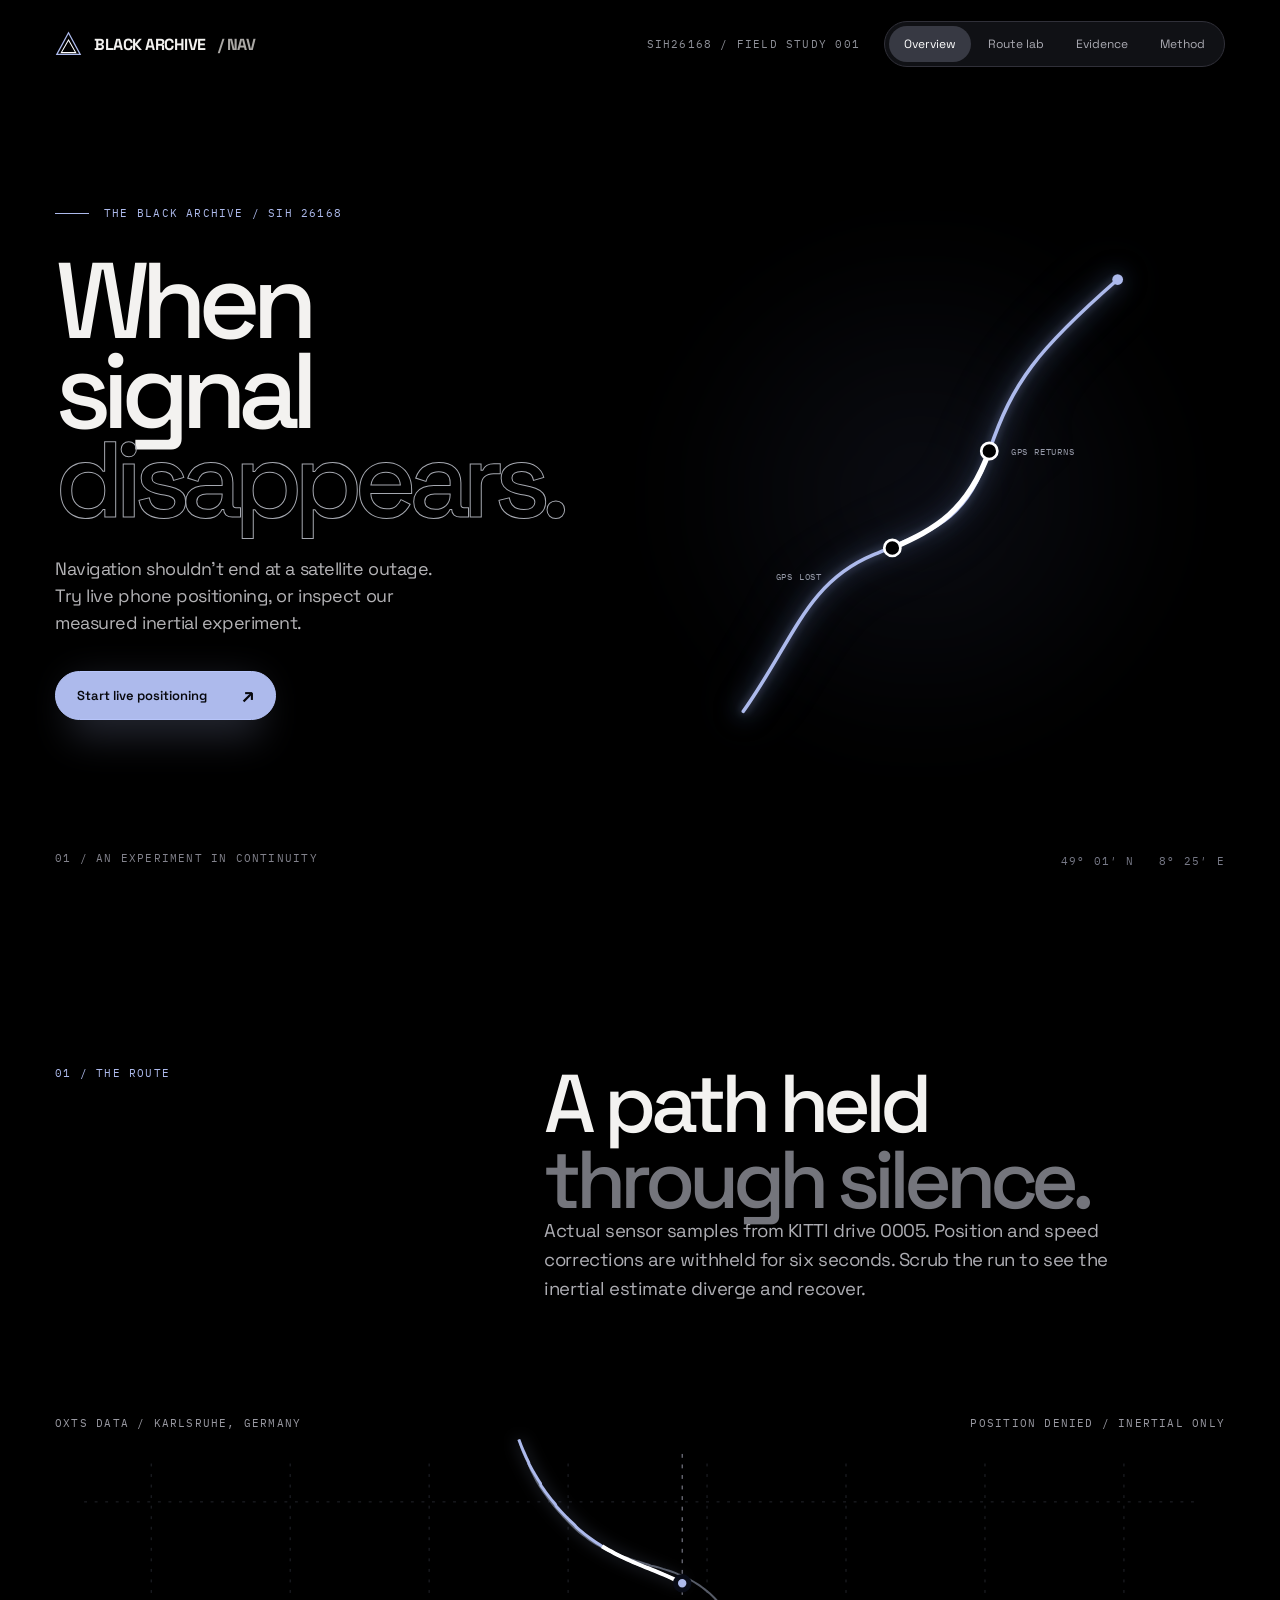
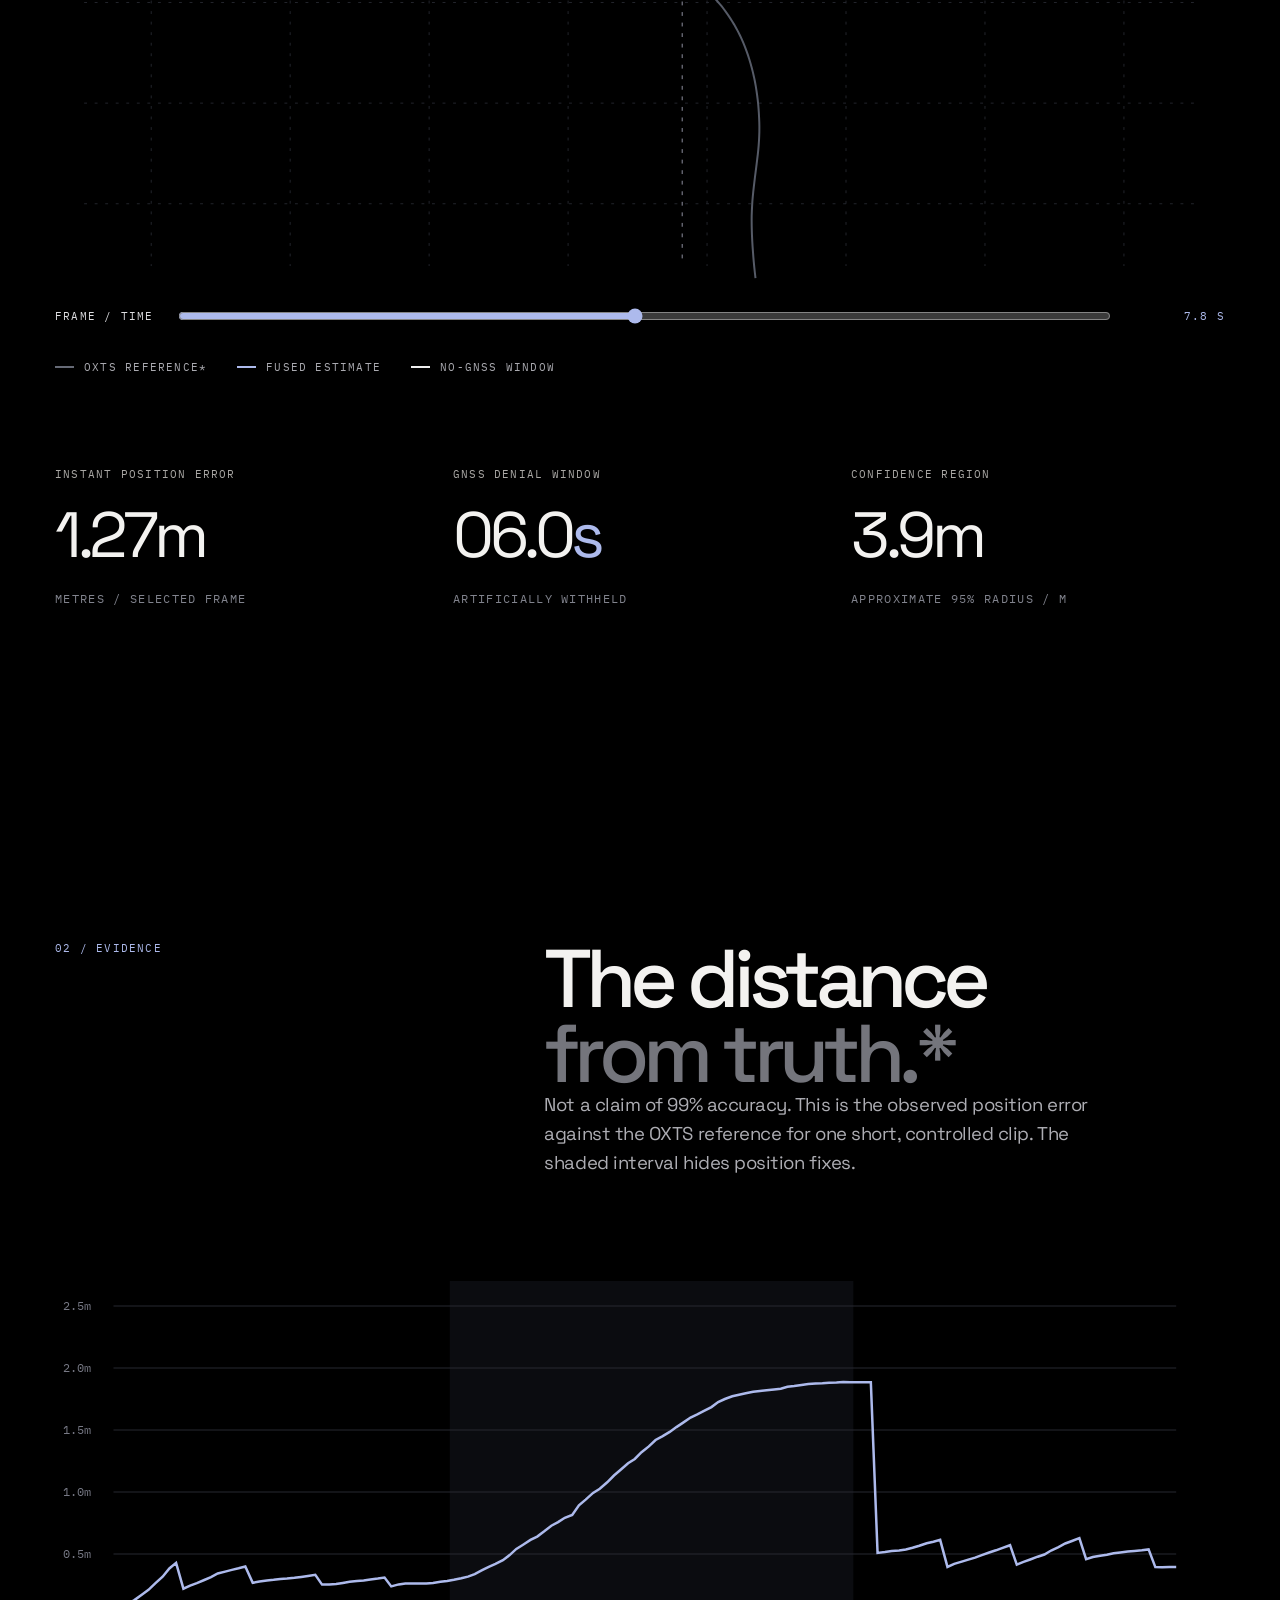
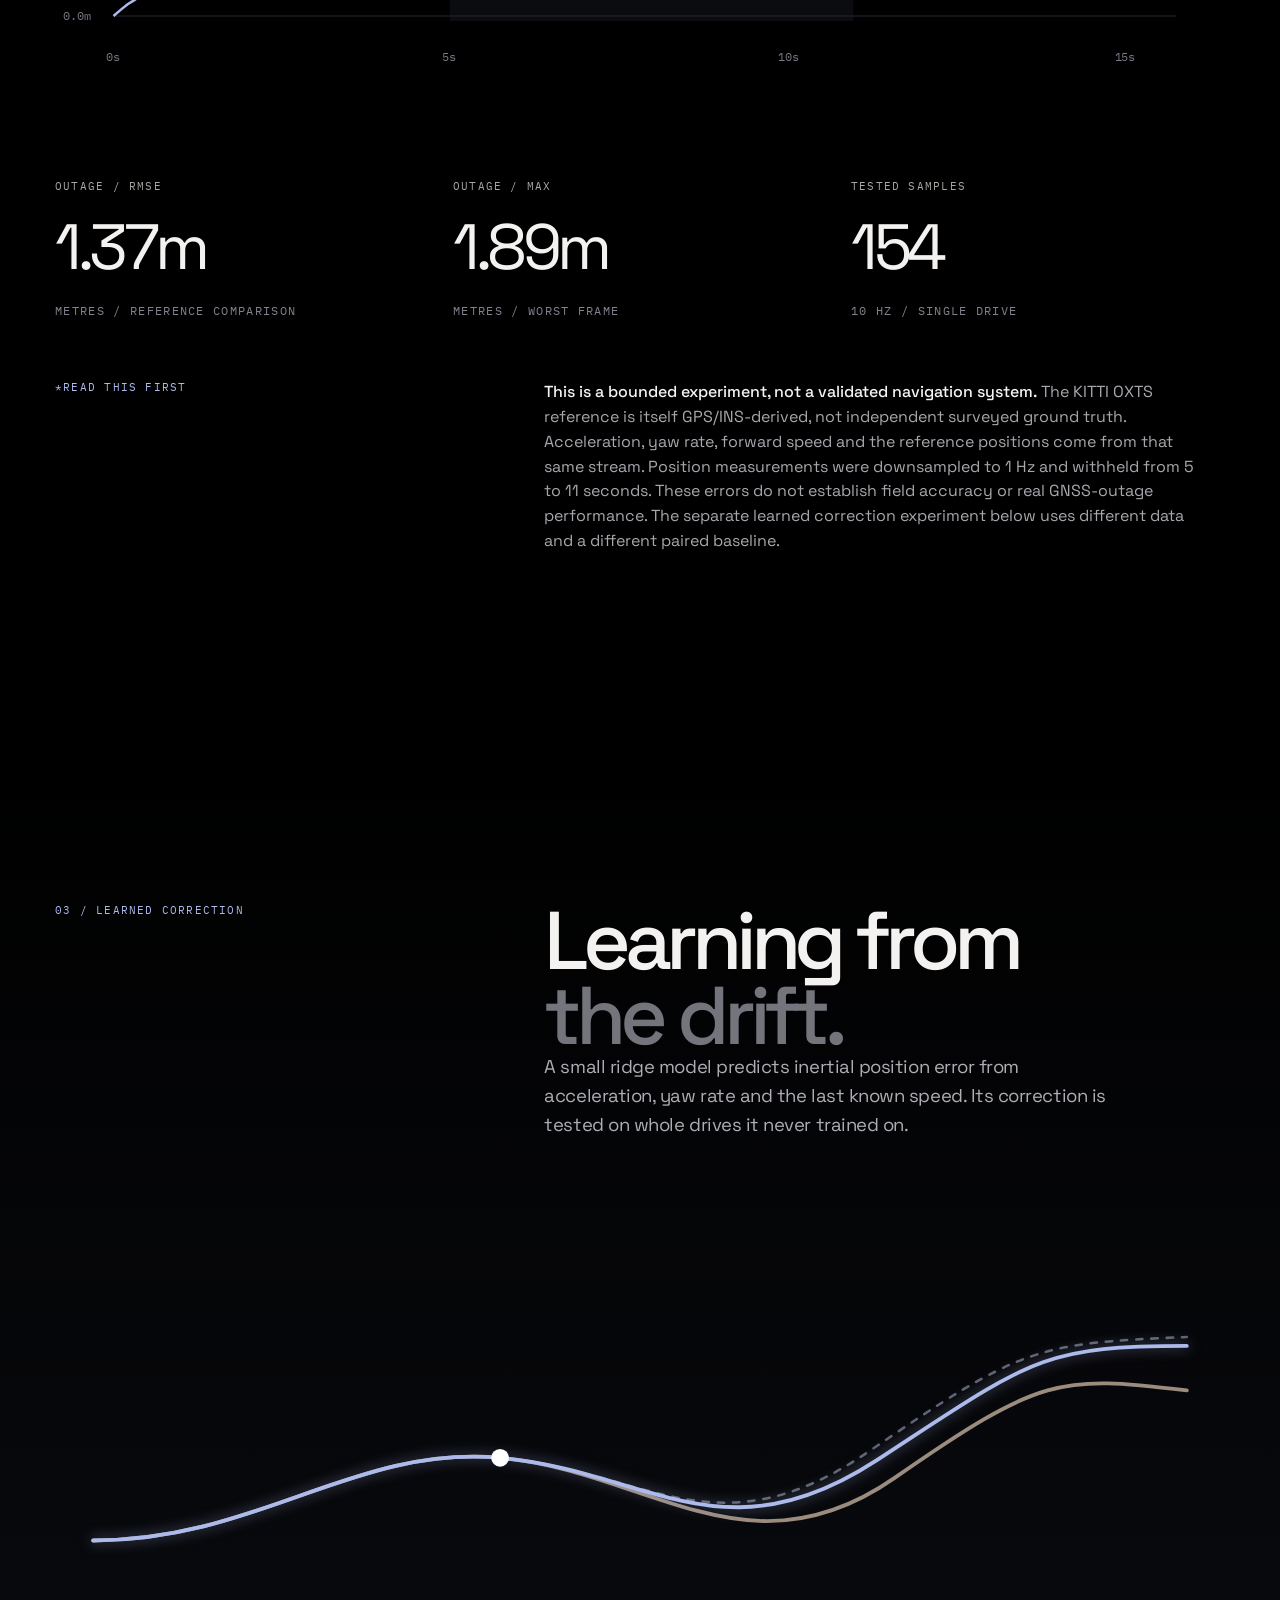
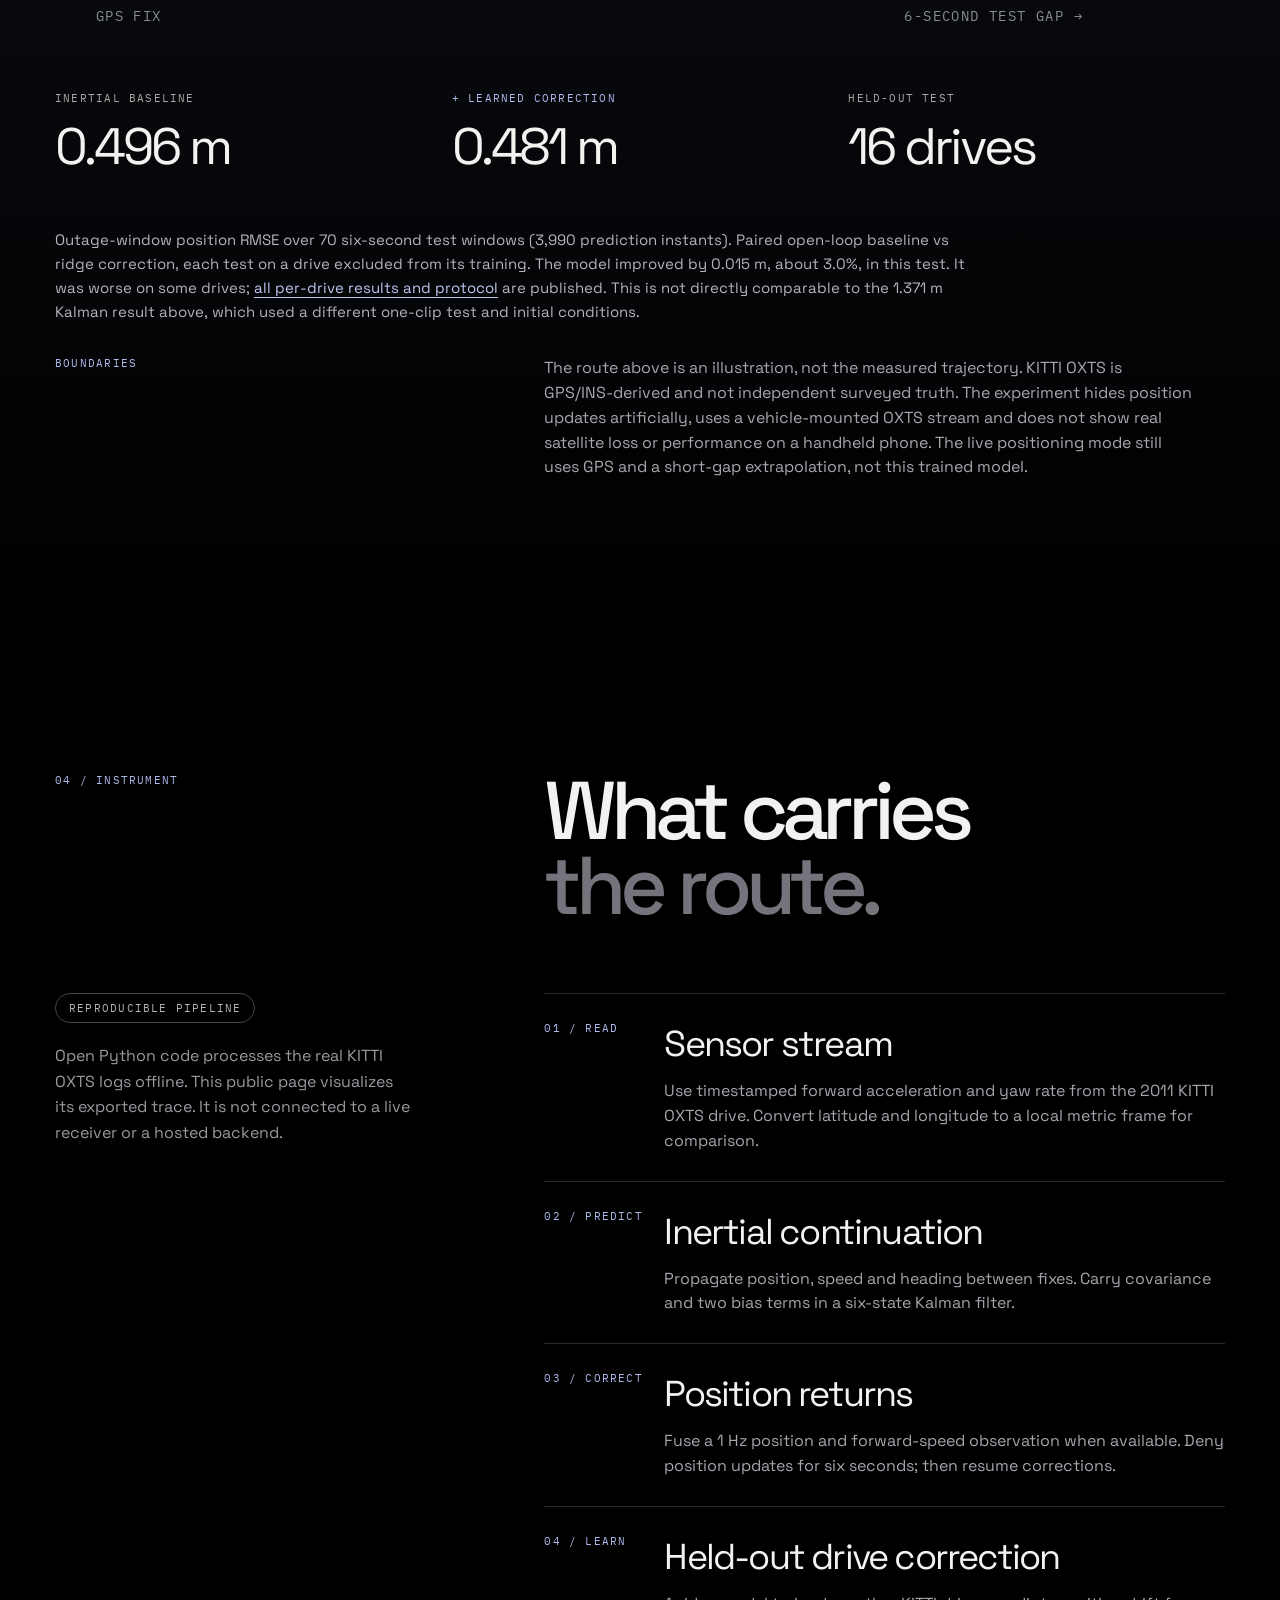
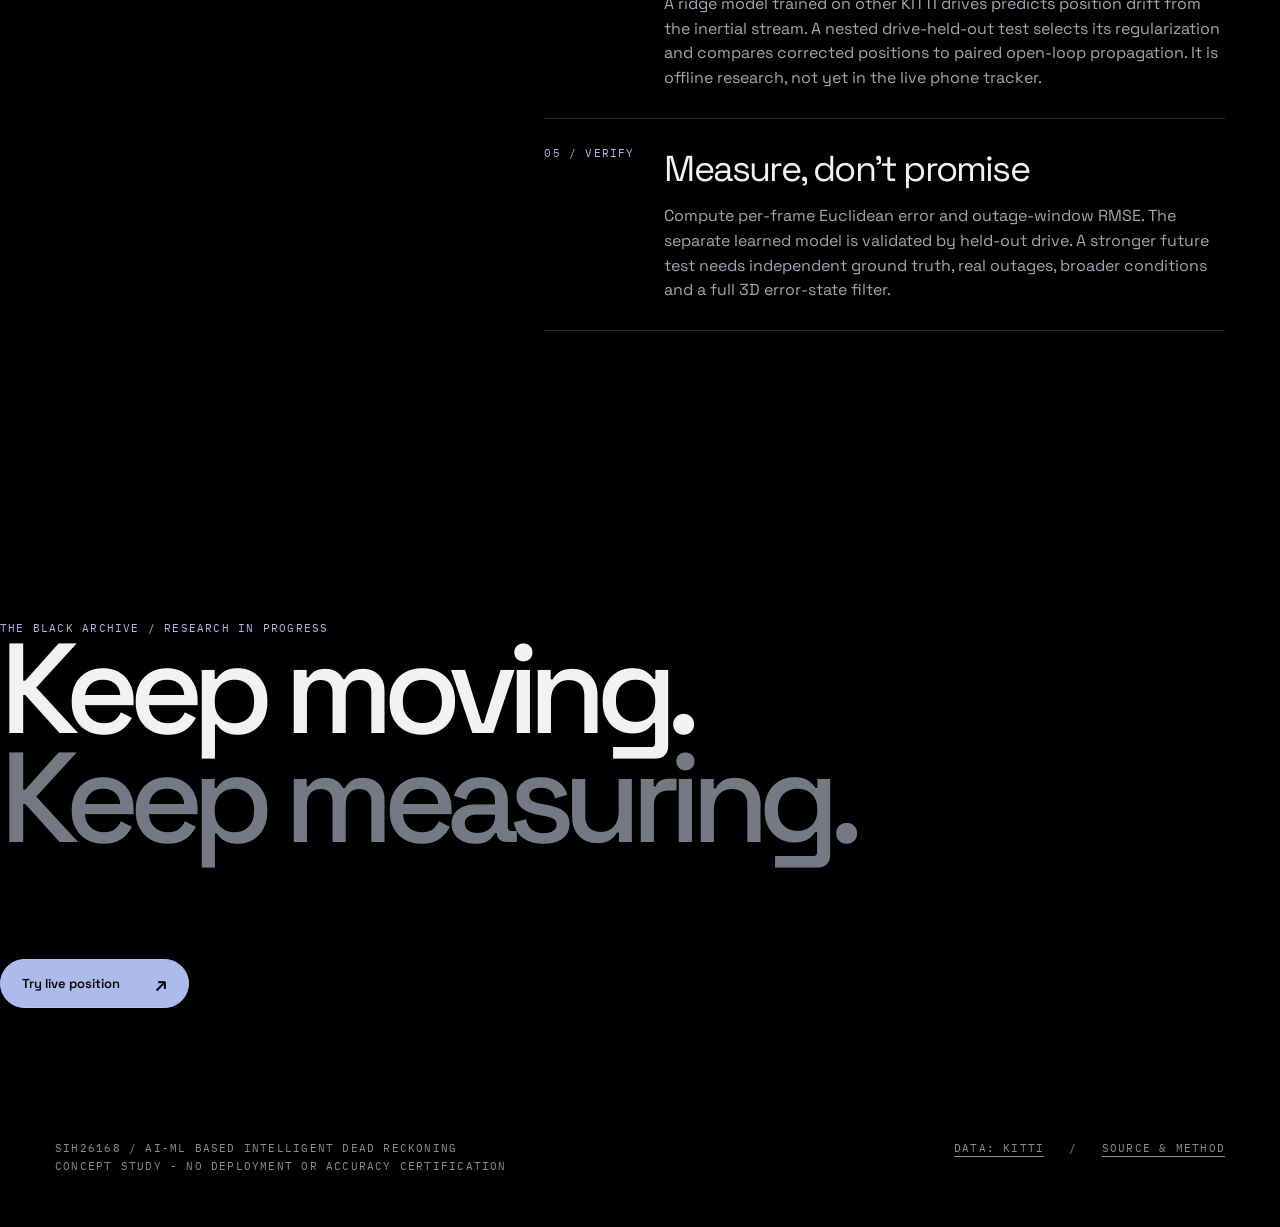
==== index.html @ 2d2b2006 "v14: add measured held-out ML evidence to homepage" ====
<!doctype html>
<html lang="en"><head><meta charset="utf-8"><meta name="viewport" content="width=device-width,initial-scale=1"><meta name="theme-color" content="#000000"><meta name="description" content="The Black Archive: an honest GNSS/INS dead-reckoning experiment measured on public KITTI sensor logs."><title>Black Archive / Continuity</title><link rel="preconnect" href="https://fonts.googleapis.com"><link rel="preconnect" href="https://fonts.gstatic.com" crossorigin><link href="https://fonts.googleapis.com/css2?family=IBM+Plex+Mono:wght@400;500&family=Space+Grotesk:wght@400;500;600;700&display=swap" rel="stylesheet">
<style>
:root{--bg:#000;--ink:#f3f2f0;--muted:#aaa8a5;--quiet:#777b85;--accent:#adbaec;--axis:#303137;--margin:clamp(24px,4.3vw,76px);--display:'Space Grotesk',Arial,sans-serif;--mono:'IBM Plex Mono',monospace}*{box-sizing:border-box}html{scroll-behavior:smooth;background:#000}body{margin:0;color:var(--ink);background:var(--bg);font-family:var(--display);-webkit-font-smoothing:antialiased}button,a,input{font:inherit}button{cursor:pointer}a{color:inherit}a:focus-visible,button:focus-visible,input:focus-visible{outline:2px solid var(--accent);outline-offset:4px}::selection{background:#adbaec;color:#000}.mono{font-family:var(--mono);font-size:11px;letter-spacing:.11em;text-transform:uppercase}.muted{color:var(--muted)}.accent{color:var(--accent)}.wrap{max-width:1600px;margin:auto;padding-inline:var(--margin)}.header{height:88px;display:flex;justify-content:space-between;align-items:center;gap:20px;position:relative;z-index:30}.mark{font-weight:700;text-decoration:none;display:flex;align-items:center;gap:12px;font-size:16px;letter-spacing:-.03em}.brand-icon{height:27px;width:27px;display:inline-flex;align-items:center;justify-content:center}.brand-icon svg{width:100%;height:100%}.header-right{display:flex;gap:24px;align-items:center}.version{white-space:nowrap;color:#8e9098}.nav{display:flex;padding:4px;gap:2px;border:1px solid #303039;border-radius:999px;background:#101115;position:relative;isolation:isolate}.nav a{position:relative;padding:10px 15px;text-decoration:none;font-size:12px;color:#aaaab2;transition:color .22s;white-space:nowrap}.nav a:hover,.nav a.active{color:#fff}.nav-indicator{position:absolute;z-index:-1;left:4px;top:4px;bottom:4px;background:#373943;border-radius:999px;transition:transform .48s cubic-bezier(.22,1,.36,1),width .48s cubic-bezier(.22,1,.36,1)}main{overflow:hidden}.hero{min-height:min(790px,calc(100svh - 88px));min-height:max(650px,calc(100svh - 88px));display:grid;grid-template-columns:5fr 8fr;align-items:center;position:relative}.hero-copy{z-index:2;padding:24px 0 86px}.eyebrow{color:var(--accent);display:flex;gap:15px;align-items:center}.eyebrow:before{content:'';width:34px;height:1px;background:var(--accent)}h1,h2,h3,p{margin-top:0}h1{font-size:clamp(69px,8.4vw,150px);line-height:.83;letter-spacing:-.083em;font-weight:500;margin:36px 0 32px}h1 span{display:block}h1 .outline{color:transparent;-webkit-text-stroke:1px #a5a8b0}.hero-description{font-size:clamp(16px,1.4vw,20px);line-height:1.5;color:#b3b2b5;max-width:390px;letter-spacing:-.025em;margin-bottom:34px}.cta{border:1px solid #b7c5fa;border-radius:999px;background:var(--accent);padding:15px 21px;color:#08090e;display:inline-flex;gap:35px;align-items:center;text-decoration:none;font-size:13px;font-weight:600;position:relative;transition:transform .25s,background .25s}.cta:before{content:'';position:absolute;inset:9px 15px -18px;background:var(--accent);filter:blur(19px);opacity:.2;z-index:-1}.cta:hover{transform:translateY(-3px);background:#c4cfff}.cta span{font-size:20px;line-height:.7}.hero-visual{position:relative;min-height:620px;margin-right:calc(-1*var(--margin));display:flex;align-items:center;justify-content:center}.hero-visual:before{content:'';position:absolute;width:80%;aspect-ratio:1;border-radius:50%;background:radial-gradient(circle,rgba(90,102,156,.12),rgba(0,0,0,0) 67%);filter:blur(35px)}.orb{width:min(760px,105%);height:auto;overflow:visible;position:relative;filter:drop-shadow(0 0 28px rgba(148,160,218,.14))}.orb .contour{fill:none;stroke:#363943;stroke-width:.7}.orb .brightline{fill:none;stroke:var(--accent);stroke-width:2;stroke-linecap:round;stroke-linejoin:round;stroke-dasharray:2400;stroke-dashoffset:2400;animation:draw 1.4s .1s cubic-bezier(.22,1,.36,1) forwards}.orb .tiny{fill:#b3c4ff}.orb .thin{fill:none;stroke:#656c85;stroke-width:.8}.orb .noise{fill:#adb8df;opacity:.36}.hero-index{position:absolute;right:var(--margin);bottom:32px;color:#777987}.hero-meta{position:absolute;bottom:35px;left:var(--margin);color:#83838d}.section{padding-top:clamp(110px,13vw,210px);padding-bottom:clamp(110px,13vw,210px)}.section-head{display:grid;grid-template-columns:5fr 8fr;gap:5vw;align-items:start;margin-bottom:70px}.section-kicker{color:var(--accent)}.section-title{font-size:clamp(49px,6.4vw,105px);line-height:.92;letter-spacing:-.075em;font-weight:500;max-width:900px;margin:0}.section-title em{font-style:normal;color:#74757c}.support{max-width:570px;color:#adadb3;font-size:clamp(16px,1.45vw,21px);line-height:1.55;letter-spacing:-.025em}.section-copy{grid-column:2}.lab{background:linear-gradient(#000,#08090b 65%,#000)}.lab-main{position:relative;min-height:590px;padding:24px 0 0}.lab-meta{display:flex;justify-content:space-between;gap:20px;flex-wrap:wrap;color:#9999a2}.lab-art{height:460px;width:100%;display:block;overflow:visible}.axis{stroke:#24262d;stroke-width:1;stroke-dasharray:3 8}.route-truth{stroke:#565b67;stroke-width:2;fill:none;vector-effect:non-scaling-stroke}.route-fused{stroke:var(--accent);stroke-width:3;fill:none;vector-effect:non-scaling-stroke;filter:drop-shadow(0 0 8px rgba(173,186,236,.45))}.route-outage{stroke:#fff;stroke-width:4;fill:none;vector-effect:non-scaling-stroke}.point-current{fill:var(--accent);stroke:#080b16;stroke-width:5;vector-effect:non-scaling-stroke}.scan-line{stroke:#9496a6;stroke-width:1;stroke-dasharray:4 7}.scrubber{display:flex;gap:22px;align-items:center;padding:12px 0 30px}.scrubber label{color:#dedee1;white-space:nowrap}.scrubber input{width:100%;height:24px;accent-color:var(--accent);cursor:ew-resize}.scrubber output{min-width:90px;text-align:right;color:var(--accent)}.legend{display:flex;gap:30px;align-items:center;flex-wrap:wrap;color:#aaaab0}.legend span{display:flex;gap:10px;align-items:center}.legend i{width:19px;height:2px;background:var(--accent);display:block}.legend .white{background:#eee}.legend .grey{background:#666a76}.readouts{display:grid;grid-template-columns:repeat(3,1fr);gap:24px;margin-top:88px}.readout strong{display:block;font-size:clamp(34px,5vw,70px);font-weight:400;letter-spacing:-.07em;margin:11px 0}.readout small{color:#81838d;font-size:12px}.evidence-plot{width:100%;height:420px;display:block;overflow:visible}.chart-line{fill:none;stroke:var(--accent);stroke-width:2.5;vector-effect:non-scaling-stroke}.chart-bg{fill:#12151c}.chart-outage{fill:#4e5475;opacity:.14}.chart-axis{stroke:#282932;stroke-width:1}.evidence-notes{display:grid;grid-template-columns:5fr 8fr;gap:5vw;margin-top:60px}.evidence-notes p{line-height:1.55;color:#a7a7ad;max-width:650px;font-size:16px}.evidence-notes strong{color:#f4f4f4;font-weight:500}.method{padding-top:110px;padding-bottom:160px}.method-layout{display:grid;grid-template-columns:5fr 8fr;gap:5vw}.method-step{padding:27px 0;display:grid;grid-template-columns:100px 1fr;gap:20px;border-top:1px solid #292a30}.method-step:last-child{border-bottom:1px solid #292a30}.method-step h3{font-size:clamp(23px,3vw,36px);font-weight:400;letter-spacing:-.05em;margin:0 0 12px}.method-step p{line-height:1.55;color:#a4a5ad;max-width:600px;margin:0}.method-note{color:#9999a0;line-height:1.6;max-width:360px;margin-top:20px}.finale{padding:130px 0 100px;position:relative}.finale h2{font-size:clamp(70px,10vw,165px);line-height:.85;letter-spacing:-.09em;font-weight:500;max-width:1000px}.finale h2 span{color:#747985}.footer{padding-block:32px 52px;display:flex;justify-content:space-between;gap:20px;color:#8c8c93;line-height:1.6}.footer a{text-underline-offset:4px}.tag{display:inline-flex;border:1px solid #42444c;border-radius:999px;padding:7px 13px;color:#b2b3bd}.skip{position:absolute;left:-999px;top:6px;z-index:50;background:#fff;color:#000;padding:12px}.skip:focus{left:10px}@keyframes draw{to{stroke-dashoffset:0}}@media(max-width:900px){.version{display:none}.hero{grid-template-columns:1fr;min-height:auto}.hero-copy{padding-top:84px;padding-bottom:0}.hero-visual{min-height:550px;margin-top:-36px;margin-left:12vw}.orb{width:min(100%,700px)}.hero-meta{bottom:12px}.hero-index{bottom:12px}.section-head,.evidence-notes,.method-layout{grid-template-columns:1fr}.section-copy{grid-column:1}.section-head{gap:28px;margin-bottom:48px}.section-title{max-width:800px}.method-note{max-width:650px;margin:0 0 30px}.lab-main{min-height:470px}.lab-art{height:330px}}@media(max-width:600px){.header{height:78px;display:block;padding-top:18px}.mark{font-size:14px}.brand-icon{width:22px;height:22px}.header-right{position:absolute;right:var(--margin);top:15px}.nav{position:fixed;bottom:16px;left:14px;right:14px;justify-content:space-around;z-index:80;background:rgba(19,20,24,.95);backdrop-filter:blur(18px);box-shadow:0 7px 35px #000}.nav a{font-size:11px;padding:12px 10px;text-align:center;min-width:58px}.hero-copy{padding-top:65px}.hero h1{font-size:clamp(66px,17vw,96px);margin:25px 0}.hero-description{font-size:16px;max-width:350px}.hero-visual{min-height:420px;margin:-25px -70px 0 0}.orb{width:120%}.hero-meta{bottom:16px}.hero-index{right:calc(var(--margin) + 38px);bottom:16px}.mono{font-size:10px}.section{padding-top:110px;padding-bottom:100px}.section-title{font-size:clamp(47px,13vw,70px)}.lab-main{min-height:380px}.lab-art{height:265px;margin-left:-10%;width:120%}.lab-meta{font-size:9px;gap:8px}.scrubber{gap:12px}.scrubber label{font-size:9px}.scrubber output{min-width:54px;font-size:10px}.legend{gap:13px;font-size:9px}.readouts{grid-template-columns:1fr 1fr;gap:35px 12px;margin-top:55px}.readout strong{font-size:43px}.readout small{font-size:10px}.evidence-plot{height:290px;width:115%;margin-left:-6%}.evidence-notes{margin-top:32px}.method{padding-top:50px}.method-step{grid-template-columns:52px 1fr;gap:12px}.method-step h3{font-size:24px}.method-step p{font-size:14px}.finale{padding:90px 0 130px}.finale h2{font-size:clamp(66px,14vw,95px)}.footer{display:block;padding-bottom:105px;font-size:10px}.footer div{margin-bottom:16px}}@media(prefers-reduced-motion:reduce){*,*:before,*:after{animation-duration:.01ms!important;scroll-behavior:auto!important;transition-duration:.01ms!important}.orb .brightline{stroke-dashoffset:0}}
.simple-route{filter:drop-shadow(0 0 25px rgba(140,154,219,.10))}.simple-under{fill:none;stroke:#243047;stroke-width:21;stroke-linecap:round;opacity:.55;filter:blur(12px)}.simple-line,.simple-gap{fill:none;stroke-linecap:round;stroke-linejoin:round}.simple-line{stroke:#adbaec;stroke-width:4;filter:drop-shadow(0 0 5px rgba(173,186,236,.45))}.simple-gap{stroke:#fff;stroke-width:6}.simple-fix{fill:#000;stroke:#fff;stroke-width:3}.simple-label,.simple-key{fill:#9599a7;font:10px var(--mono);letter-spacing:.09em}.simple-key{fill:#b6b9c3}@media(max-width:600px){.simple-label,.simple-key{font-size:13px}}
.learned{background:linear-gradient(#000,#08090d 55%,#000)}.learned-panel{padding:20px 0;background:transparent}.learned-route svg{width:100%;height:auto;overflow:visible}.learned-route path{fill:none;stroke-linecap:round;stroke-linejoin:round}.learned-route .learning-ghost{stroke:#5d6372;stroke-width:2;stroke-dasharray:5 7}.learned-route .learning-base{stroke:#b7a493;stroke-width:3;opacity:.85}.learned-route .learning-corrected{stroke:var(--accent);stroke-width:3;filter:drop-shadow(0 0 5px #adbaec88)}.learned-route text{font:11px var(--mono);letter-spacing:.1em;fill:#898c98}.learned-stats{display:grid;grid-template-columns:repeat(3,1fr);padding:26px 0 4px;gap:20px}.learned-stats strong{display:block;font-size:clamp(30px,4vw,58px);font-weight:400;letter-spacing:-.06em;margin-top:7px}.learned-caption{line-height:1.6;color:#b3b4bd;font-size:15px;max-width:920px;margin:25px 0 0}.learned-caption a{color:#bdc8f2;text-underline-offset:4px}.learned .evidence-notes{margin-top:32px}@media(max-width:600px){.learned-panel{padding:10px 0}.learned-stats{grid-template-columns:1fr 1fr;gap:22px 8px}.learned-stats strong{font-size:33px}.learned-stats .mono{font-size:8px}.learned-caption{font-size:13px}.learned-route text{font-size:16px}}
</style></head>
<body><a class="skip" href="#content">Skip to content</a><header class="header wrap"><a href="#home" class="mark" aria-label="The Black Archive, home"><span class="brand-icon" aria-hidden="true"><svg viewBox="0 0 30 30"><path fill="none" stroke="#adbaec" stroke-width="1.4" d="M15 2 28 26H2Z"/><path fill="none" stroke="#fff" stroke-width="1.2" d="M15 10 23 24H7Z"/></svg></span>BLACK ARCHIVE<span class="muted">/ NAV</span></a><div class="header-right"><span class="version mono">SIH26168 / FIELD STUDY 001</span><nav class="nav" aria-label="Main navigation"><span class="nav-indicator" aria-hidden="true"></span><a class="active" href="#home">Overview</a><a href="#lab">Route lab</a><a href="#evidence">Evidence</a><a href="#method">Method</a></nav></div></header>
<main id="content"><section class="hero wrap" id="home"><div class="hero-copy"><div class="eyebrow mono">THE BLACK ARCHIVE / SIH 26168</div><h1>When<br>signal<br><span class="outline">disappears.</span></h1><p class="hero-description">Navigation shouldn't end at a satellite outage. Try live phone positioning, or inspect our measured inertial experiment.</p><a class="cta" href="./live.html">Start live positioning <span aria-hidden="true">↗</span></a></div><div class="hero-visual"><svg class="orb simple-route" viewBox="0 0 800 800" role="img" aria-labelledby="hero-map-title hero-map-desc"><title id="hero-map-title">A route continues through signal loss</title><desc id="hero-map-desc">A single clean route bends across the black canvas. A short white portion marks the position-signal gap, and the path continues beyond it. This is a concept illustration, not a measured route or map.</desc><path d="M 202 642 C 258 563 272 499 346 468 S 450 429 476 352 S 530 239 619 161" class="simple-under"/><path d="M 202 642 C 258 563 272 499 346 468 S 450 429 476 352 S 530 239 619 161" class="simple-line"/><path d="M 368 460 C 416 439 452 419 476 352" class="simple-gap"/><circle cx="368" cy="460" r="9" class="simple-fix"/><circle cx="476" cy="352" r="9" class="simple-fix"/><circle cx="619" cy="161" r="6" fill="#adbaec"/><g class="simple-label"><text x="238" y="496">GPS LOST</text><text x="500" y="356">GPS RETURNS</text></g></svg></div><span class="hero-meta mono">01 / AN EXPERIMENT IN CONTINUITY</span><span class="hero-index mono">49° 01′ N &nbsp; 8° 25′ E</span></section>
<section class="section wrap" id="lab"><div class="section-head"><div class="section-kicker mono">01 / THE ROUTE</div><div><h2 class="section-title">A path held<br><em>through silence.</em></h2><p class="support section-copy">Actual sensor samples from KITTI drive 0005. Position and speed corrections are withheld for six seconds. Scrub the run to see the inertial estimate diverge and recover.</p></div></div><div class="lab-main"><div class="lab-meta mono"><span>OXTS DATA / KARLSRUHE, GERMANY</span><span id="mode">INITIALIZING REAL DATA</span></div><svg id="route-svg" viewBox="0 0 1200 480" preserveAspectRatio="xMidYMid meet" class="lab-art" role="img" aria-label="Measured KITTI reference trajectory and fused inertial estimate"><g id="route-grid"></g><path id="truth-path" class="route-truth"/><path id="fused-path" class="route-fused"/><path id="outage-path" class="route-outage"/><line id="scan-line" class="scan-line" y1="25" y2="450"/><circle id="current-point" class="point-current" r="7"/></svg><div class="scrubber"><label class="mono" for="time">FRAME / TIME</label><input type="range" id="time" min="0" max="153" value="70" step="1" aria-label="Select frame of KITTI experiment"><output class="mono" id="time-out" for="time">--</output></div><div class="legend mono"><span><i class="grey"></i> OXTS REFERENCE*</span><span><i></i> FUSED ESTIMATE</span><span><i class="white"></i> NO-GNSS WINDOW</span></div><div class="readouts"><div class="readout"><span class="mono muted">INSTANT POSITION ERROR</span><strong id="current-error">--</strong><small class="mono">METRES / SELECTED FRAME</small></div><div class="readout"><span class="mono muted">GNSS DENIAL WINDOW</span><strong>06.0<span class="accent">s</span></strong><small class="mono">ARTIFICIALLY WITHHELD</small></div><div class="readout"><span class="mono muted">CONFIDENCE REGION</span><strong id="radius">--</strong><small class="mono">APPROXIMATE 95% RADIUS / M</small></div></div></div></section>
<section class="section wrap" id="evidence"><div class="section-head"><div class="section-kicker mono">02 / EVIDENCE</div><div><h2 class="section-title">The distance<br><em>from truth.*</em></h2><p class="support">Not a claim of 99% accuracy. This is the observed position error against the OXTS reference for one short, controlled clip. The shaded interval hides position fixes.</p></div></div><svg id="error-svg" viewBox="0 0 1200 420" preserveAspectRatio="none" class="evidence-plot" role="img" aria-label="Position error over time with outage shaded"><rect id="outage-shade" class="chart-outage" y="15" height="340"/><g id="error-grid"></g><path id="error-path" class="chart-line"/></svg><div class="readouts"><div class="readout"><span class="mono muted">OUTAGE / RMSE</span><strong id="rmse">--</strong><small class="mono">METRES / REFERENCE COMPARISON</small></div><div class="readout"><span class="mono muted">OUTAGE / MAX</span><strong id="peak">--</strong><small class="mono">METRES / WORST FRAME</small></div><div class="readout"><span class="mono muted">TESTED SAMPLES</span><strong id="samples">--</strong><small class="mono">10 HZ / SINGLE DRIVE</small></div></div><div class="evidence-notes"><div class="section-kicker mono">*READ THIS FIRST</div><p><strong>This is a bounded experiment, not a validated navigation system.</strong> The KITTI OXTS reference is itself GPS/INS-derived, not independent surveyed ground truth. Acceleration, yaw rate, forward speed and the reference positions come from that same stream. Position measurements were downsampled to 1 Hz and withheld from 5 to 11 seconds. These errors do not establish field accuracy or real GNSS-outage performance. The separate learned correction experiment below uses different data and a different paired baseline.</p></div></section>
<section class="section wrap learned" id="learned"><div class="section-head"><div class="section-kicker mono">03 / LEARNED CORRECTION</div><div><h2 class="section-title">Learning from<br><em>the drift.</em></h2><p class="support">A small ridge model predicts inertial position error from acceleration, yaw rate and the last known speed. Its correction is tested on whole drives it never trained on.</p></div></div><div class="learned-panel"><div class="learned-route" aria-hidden="true"><svg viewBox="0 0 920 320"><path class="learning-ghost" d="M30 230 C160 230 235 155 350 165 S520 242 640 160 S770 75 890 70"/><path class="learning-base" d="M30 230 C160 230 235 155 350 165 S545 261 660 181 S790 100 890 112"/><path class="learning-corrected" d="M30 230 C160 230 235 155 350 165 S525 246 646 167 S775 77 890 77"/><circle cx="350" cy="165" r="7" fill="#fff"/><text x="32" y="293">GPS FIX</text><text x="668" y="293">6-SECOND TEST GAP →</text></svg></div><div class="learned-stats"><div><span class="mono muted">INERTIAL BASELINE</span><strong>0.496 m</strong></div><div><span class="mono accent">+ LEARNED CORRECTION</span><strong>0.481 m</strong></div><div><span class="mono muted">HELD-OUT TEST</span><strong>16 drives</strong></div></div></div><p class="learned-caption">Outage-window position RMSE over 70 six-second test windows (3,990 prediction instants). Paired open-loop baseline vs ridge correction, each test on a drive excluded from its training. The model improved by 0.015 m, about 3.0%, in this test. It was worse on some drives; <a href="./ml_benchmark.json">all per-drive results and protocol</a> are published. This is not directly comparable to the 1.371 m Kalman result above, which used a different one-clip test and initial conditions.</p><div class="evidence-notes"><div class="section-kicker mono">BOUNDARIES</div><p>The route above is an illustration, not the measured trajectory. KITTI OXTS is GPS/INS-derived and not independent surveyed truth. The experiment hides position updates artificially, uses a vehicle-mounted OXTS stream and does not show real satellite loss or performance on a handheld phone. The live positioning mode still uses GPS and a short-gap extrapolation, not this trained model.</p></div></section>
<section class="method wrap" id="method"><div class="section-head"><div class="section-kicker mono">04 / INSTRUMENT</div><h2 class="section-title">What carries<br><em>the route.</em></h2></div><div class="method-layout"><div><span class="tag mono">REPRODUCIBLE PIPELINE</span><p class="method-note">Open Python code processes the real KITTI OXTS logs offline. This public page visualizes its exported trace. It is not connected to a live receiver or a hosted backend.</p></div><div><div class="method-step"><span class="accent mono">01 / READ</span><div><h3>Sensor stream</h3><p>Use timestamped forward acceleration and yaw rate from the 2011 KITTI OXTS drive. Convert latitude and longitude to a local metric frame for comparison.</p></div></div><div class="method-step"><span class="accent mono">02 / PREDICT</span><div><h3>Inertial continuation</h3><p>Propagate position, speed and heading between fixes. Carry covariance and two bias terms in a six-state Kalman filter.</p></div></div><div class="method-step"><span class="accent mono">03 / CORRECT</span><div><h3>Position returns</h3><p>Fuse a 1 Hz position and forward-speed observation when available. Deny position updates for six seconds; then resume corrections.</p></div></div><div class="method-step"><span class="accent mono">04 / LEARN</span><div><h3>Held-out drive correction</h3><p>A ridge model trained on other KITTI drives predicts position drift from the inertial stream. A nested drive-held-out test selects its regularization and compares corrected positions to paired open-loop propagation. It is offline research, not yet in the live phone tracker.</p></div></div><div class="method-step"><span class="accent mono">05 / VERIFY</span><div><h3>Measure, don't promise</h3><p>Compute per-frame Euclidean error and outage-window RMSE. The separate learned model is validated by held-out drive. A stronger future test needs independent ground truth, real outages, broader conditions and a full 3D error-state filter.</p></div></div></div></div></section>
<section class="finale wrap"><div class="mono accent">THE BLACK ARCHIVE / RESEARCH IN PROGRESS</div><h2>Keep moving.<br><span>Keep measuring.</span></h2><a class="cta" href="./live.html">Try live position <span aria-hidden="true">↗</span></a></section></main><footer class="footer wrap mono"><div>SIH26168 / AI-ML BASED INTELLIGENT DEAD RECKONING<br>CONCEPT STUDY - NO DEPLOYMENT OR ACCURACY CERTIFICATION</div><div><a target="_blank" rel="noopener" href="https://www.cvlibs.net/datasets/kitti/raw_data.php">DATA: KITTI</a> &nbsp; / &nbsp; <a target="_blank" rel="noopener" href="https://github.com/ptlrudra0/black-archive-navigation">SOURCE &amp; METHOD</a></div></footer>
<script>
const ns='http://www.w3.org/2000/svg';const svgEl=(tag,attr)=>{const e=document.createElementNS(ns,tag);for(const[k,v]of Object.entries(attr))e.setAttribute(k,v);return e};const nav=[...document.querySelectorAll('.nav a')],ind=document.querySelector('.nav-indicator');function setNav(a){nav.forEach(n=>n.classList.toggle('active',n===a));ind.style.width=a.offsetWidth+'px';ind.style.transform=`translateX(${a.offsetLeft-4}px)`}setNav(nav[0]);window.addEventListener('resize',()=>setNav(document.querySelector('.nav a.active')||nav[0]));nav.forEach(n=>n.addEventListener('click',()=>setNav(n)));const observer=new IntersectionObserver(entries=>{const shown=entries.filter(e=>e.isIntersecting).sort((a,b)=>b.intersectionRatio-a.intersectionRatio)[0];if(shown){const n=nav.find(n=>n.hash==='#'+shown.target.id);if(n)setNav(n)}},{rootMargin:'-25% 0px -55% 0px',threshold:[0,.25,.5]});document.querySelectorAll('main section[id]').forEach(s=>observer.observe(s));
fetch('./benchmark.json').then(r=>{if(!r.ok)throw Error('Data missing');return r.json()}).then(data=>{const pts=data.points,n=pts.length,maxT=pts.at(-1).t;const bounds=[...pts.flatMap(p=>[p.truth,p.fused])],xs=bounds.map(p=>p[0]),ys=bounds.map(p=>p[1]);const minX=Math.min(...xs)-6,maxX=Math.max(...xs)+6,minY=Math.min(...ys)-5,maxY=Math.max(...ys)+5;const scale=Math.min(1020/(maxX-minX),370/(maxY-minY));const displayScale=scale*1.47;const x=p=>600+(p[0]-(minX+maxX)/2)*displayScale,y=p=>240-(p[1]-(minY+maxY)/2)*displayScale;const routePath=(list,key)=>list.map((p,i)=>`${i?'L':'M'}${x(p[key]).toFixed(2)},${y(p[key]).toFixed(2)}`).join(' ');const grid=document.getElementById('route-grid');for(let i=0;i<8;i++)grid.append(svgEl('line',{x1:90+i*145,x2:90+i*145,y1:35,y2:455,class:'axis'}));for(let i=0;i<4;i++)grid.append(svgEl('line',{x1:20,x2:1180,y1:75+i*105,y2:75+i*105,class:'axis'}));document.getElementById('truth-path').setAttribute('d',routePath(pts,'truth'));const range=document.getElementById('time');range.max=n-1;range.value=Math.floor(n*.49);function update(){const i=+range.value,p=pts[i],slice=pts.slice(0,i+1),out=slice.filter(q=>q.outage);document.getElementById('fused-path').setAttribute('d',routePath(slice,'fused'));document.getElementById('outage-path').setAttribute('d',routePath(out,'fused'));const dot=document.getElementById('current-point');dot.setAttribute('cx',x(p.fused));dot.setAttribute('cy',y(p.fused));const line=document.getElementById('scan-line');line.setAttribute('x1',x(p.fused));line.setAttribute('x2',x(p.fused));document.getElementById('time-out').textContent=p.t.toFixed(1)+' s';document.getElementById('current-error').textContent=p.error.toFixed(2)+'m';document.getElementById('radius').textContent=p.radius95.toFixed(1)+'m';document.getElementById('mode').textContent=p.outage?'POSITION DENIED / INERTIAL ONLY':'POSITION FIX / FUSION ACTIVE'}range.addEventListener('input',update);update();const plotMax=Math.max(2.5,Math.ceil(data.metrics.outage_max_m*2)/2);const plotX=t=>60+t/maxT*1090,plotY=e=>350-Math.min(e,plotMax)/plotMax*310;document.getElementById('outage-shade').setAttribute('x',plotX(data.outage_start_s));document.getElementById('outage-shade').setAttribute('width',plotX(data.outage_end_s)-plotX(data.outage_start_s));const eg=document.getElementById('error-grid');for(let e=0;e<=plotMax+0.001;e+=.5){eg.append(svgEl('line',{x1:60,x2:1150,y1:plotY(e),y2:plotY(e),class:'chart-axis'}));let t=svgEl('text',{x:8,y:plotY(e)+4,fill:'#777985','font-family':'IBM Plex Mono','font-size':'12'});t.textContent=e.toFixed(1)+'m';eg.append(t)}for(let t=0;t<=15;t+=5){let label=svgEl('text',{x:plotX(t)-8,y:395,fill:'#777985','font-family':'IBM Plex Mono','font-size':'12'});label.textContent=t+'s';eg.append(label)}document.getElementById('error-path').setAttribute('d',pts.map((p,i)=>`${i?'L':'M'}${plotX(p.t).toFixed(1)},${plotY(p.error).toFixed(1)}`).join(' '));document.getElementById('rmse').textContent=data.metrics.outage_rmse_m.toFixed(2)+'m';document.getElementById('peak').textContent=data.metrics.outage_max_m.toFixed(2)+'m';document.getElementById('samples').textContent=data.dataset_points}).catch(err=>{document.getElementById('mode').textContent='MEASURED DATA UNAVAILABLE';console.error(err)});
</script></body></html>
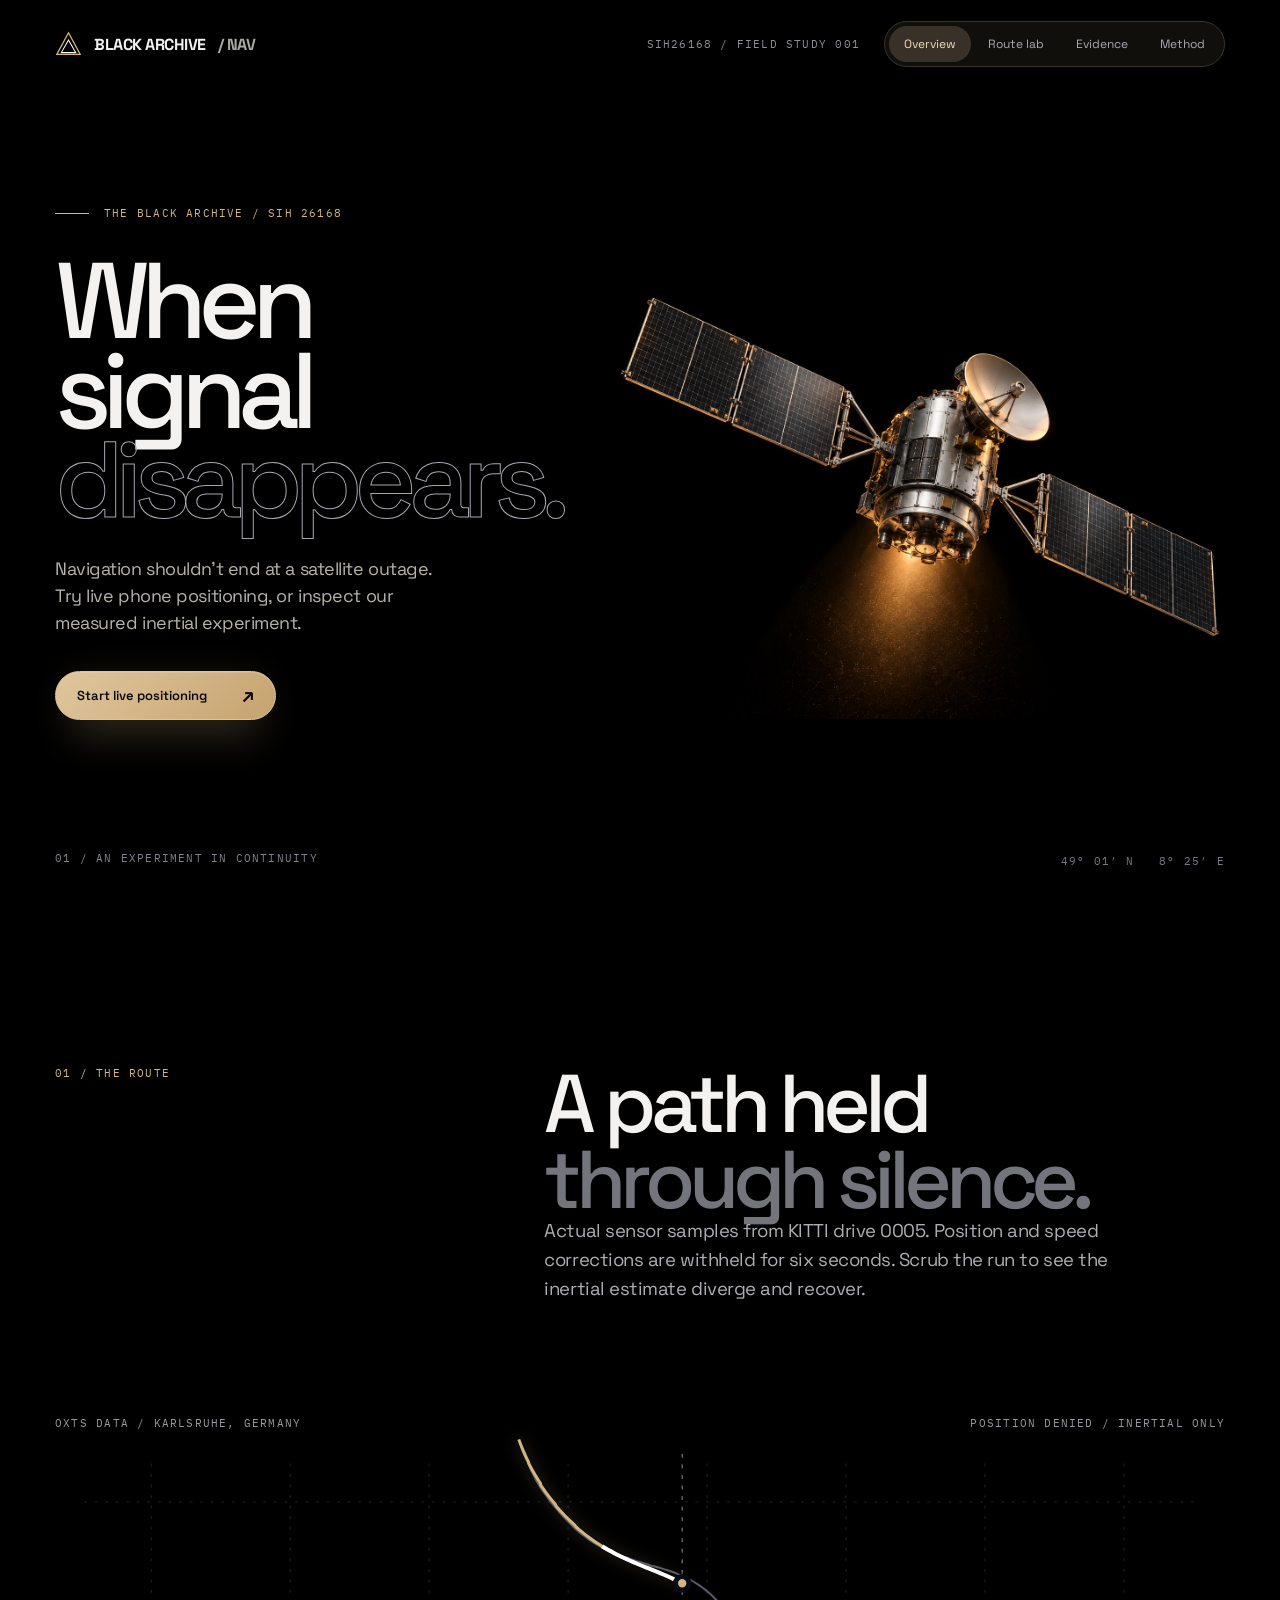
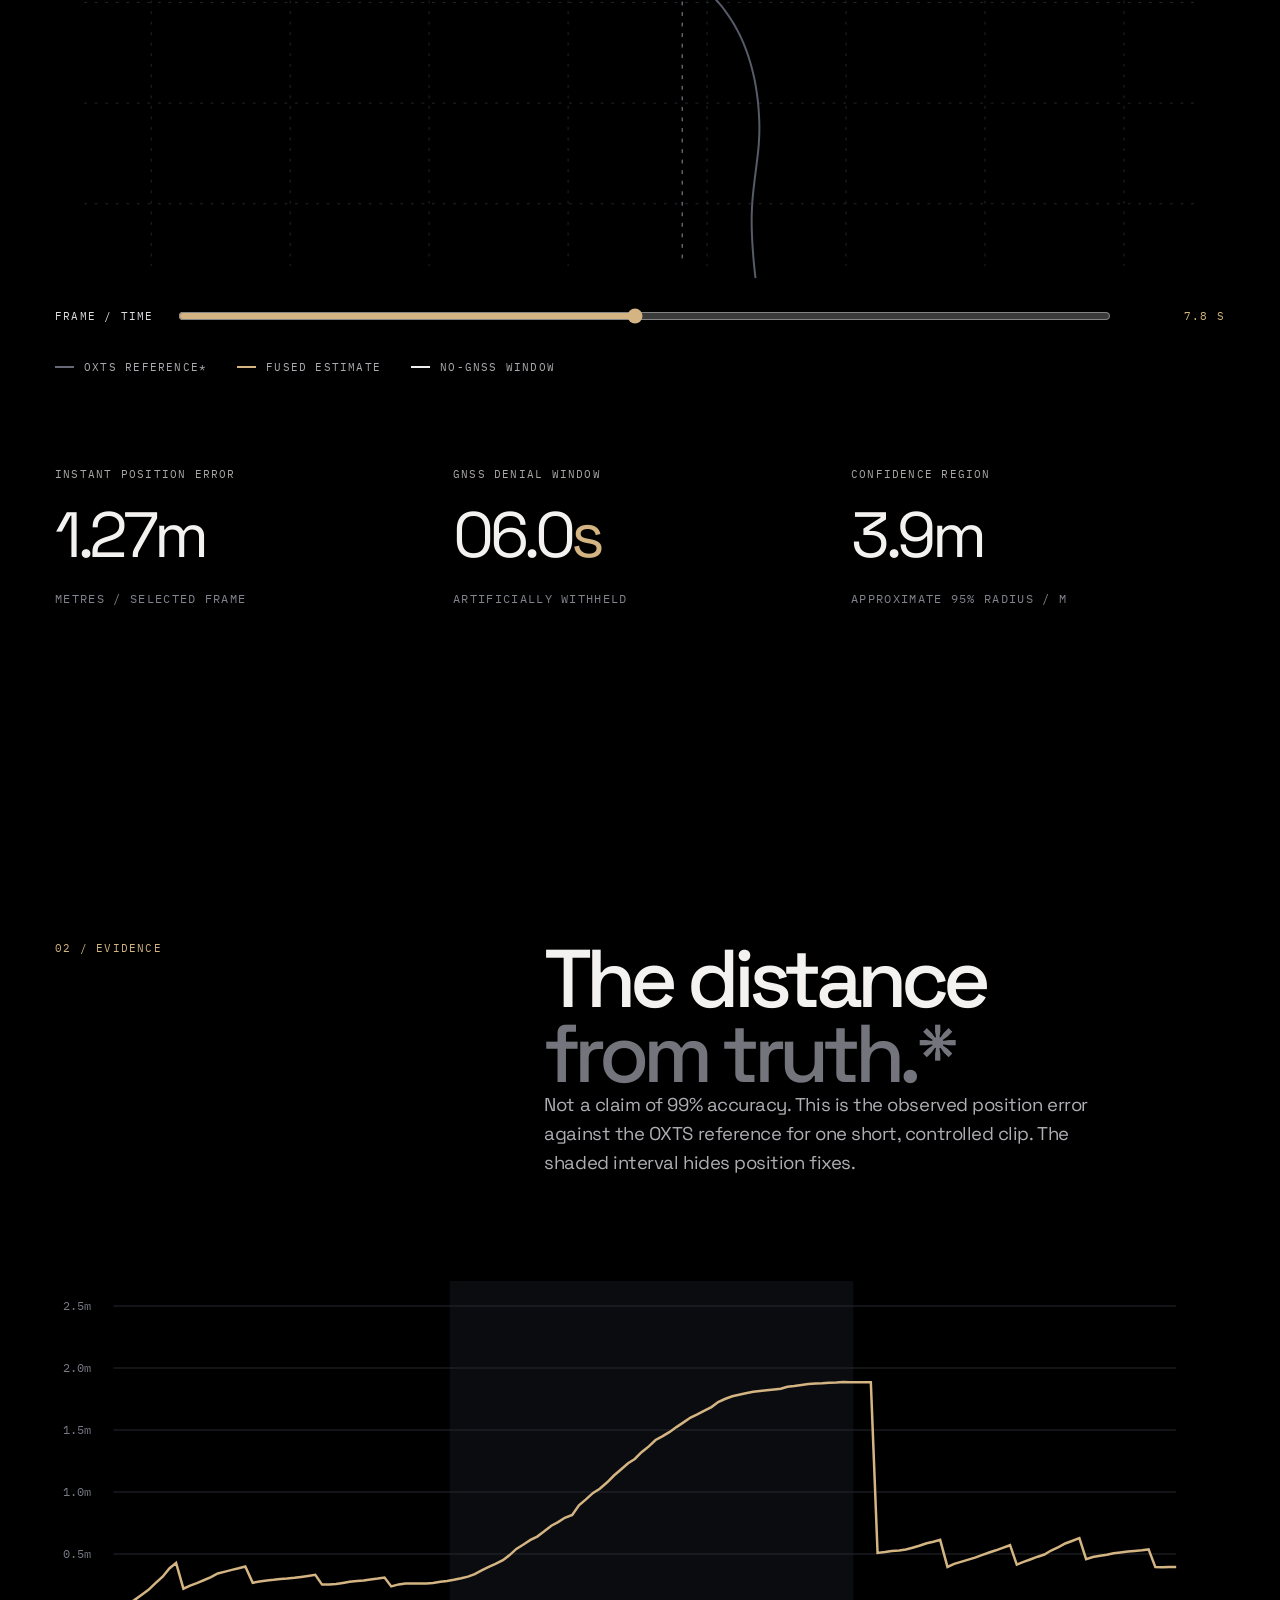
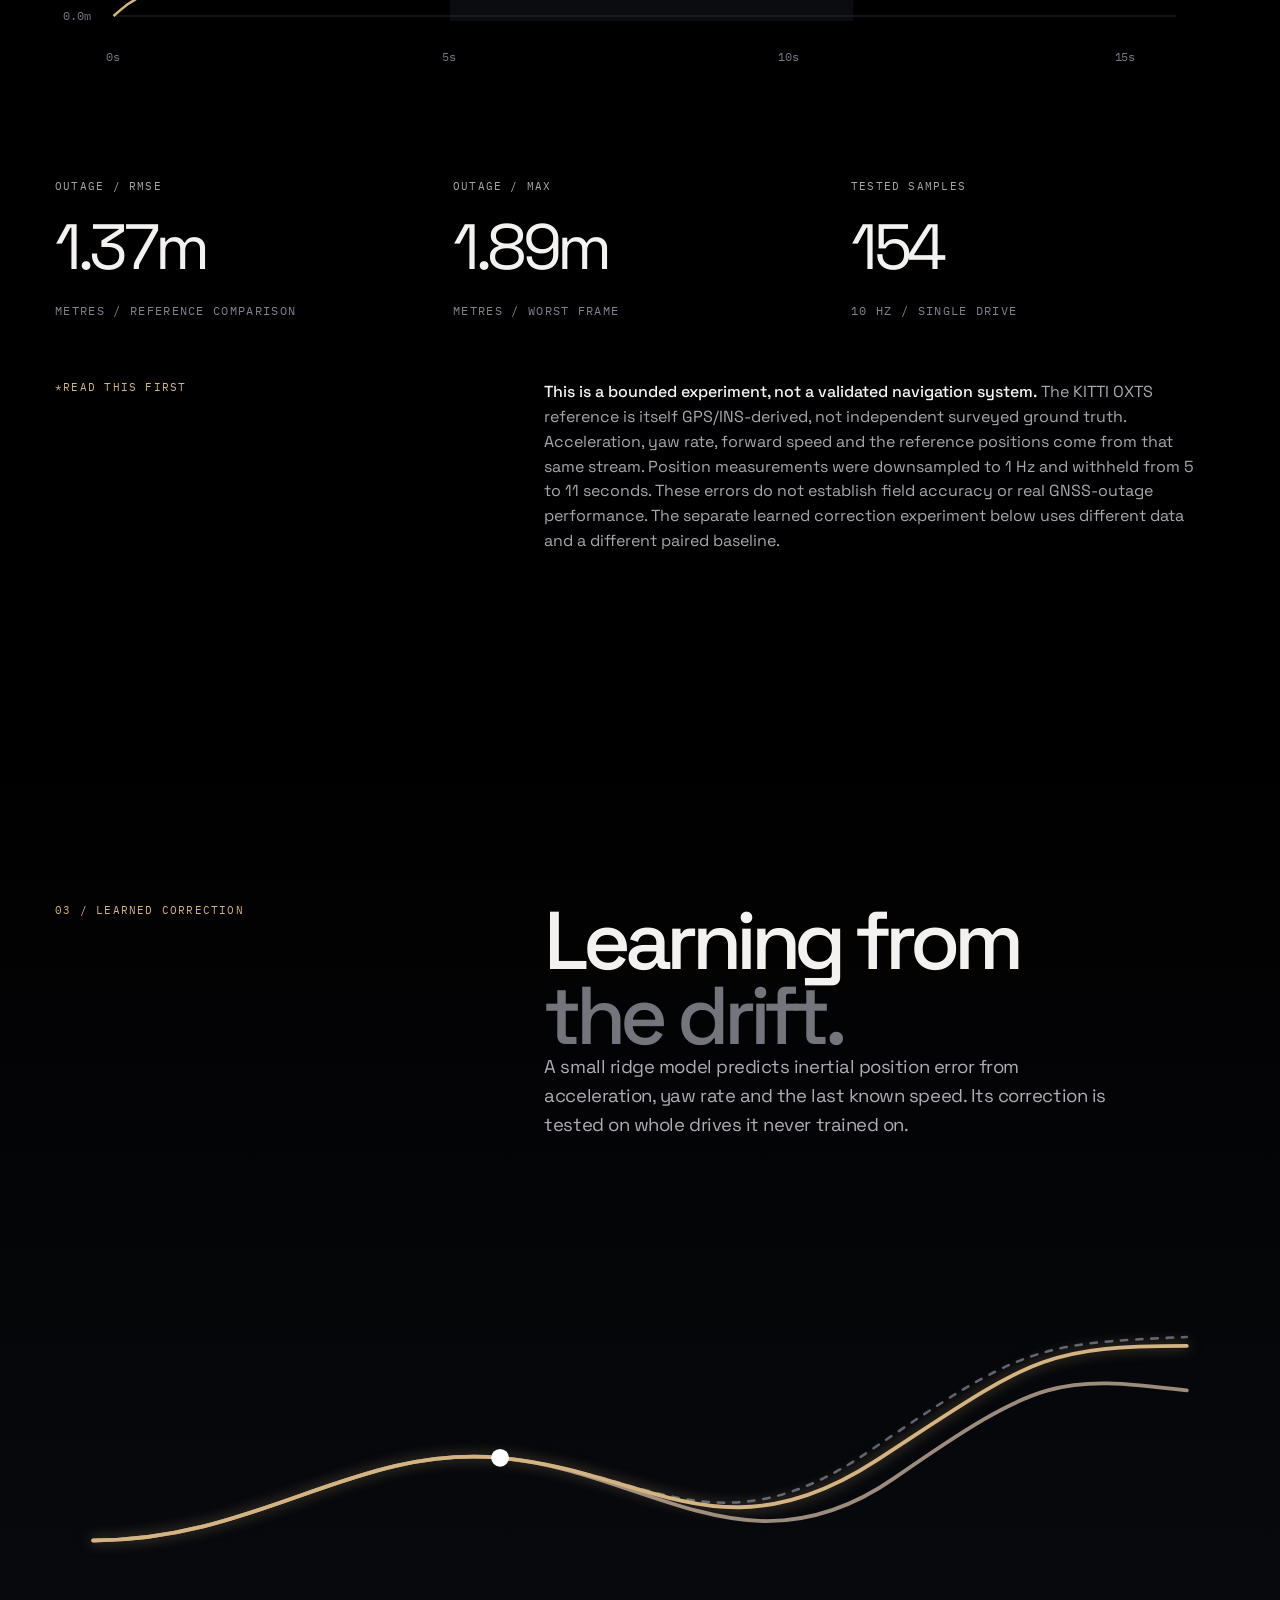
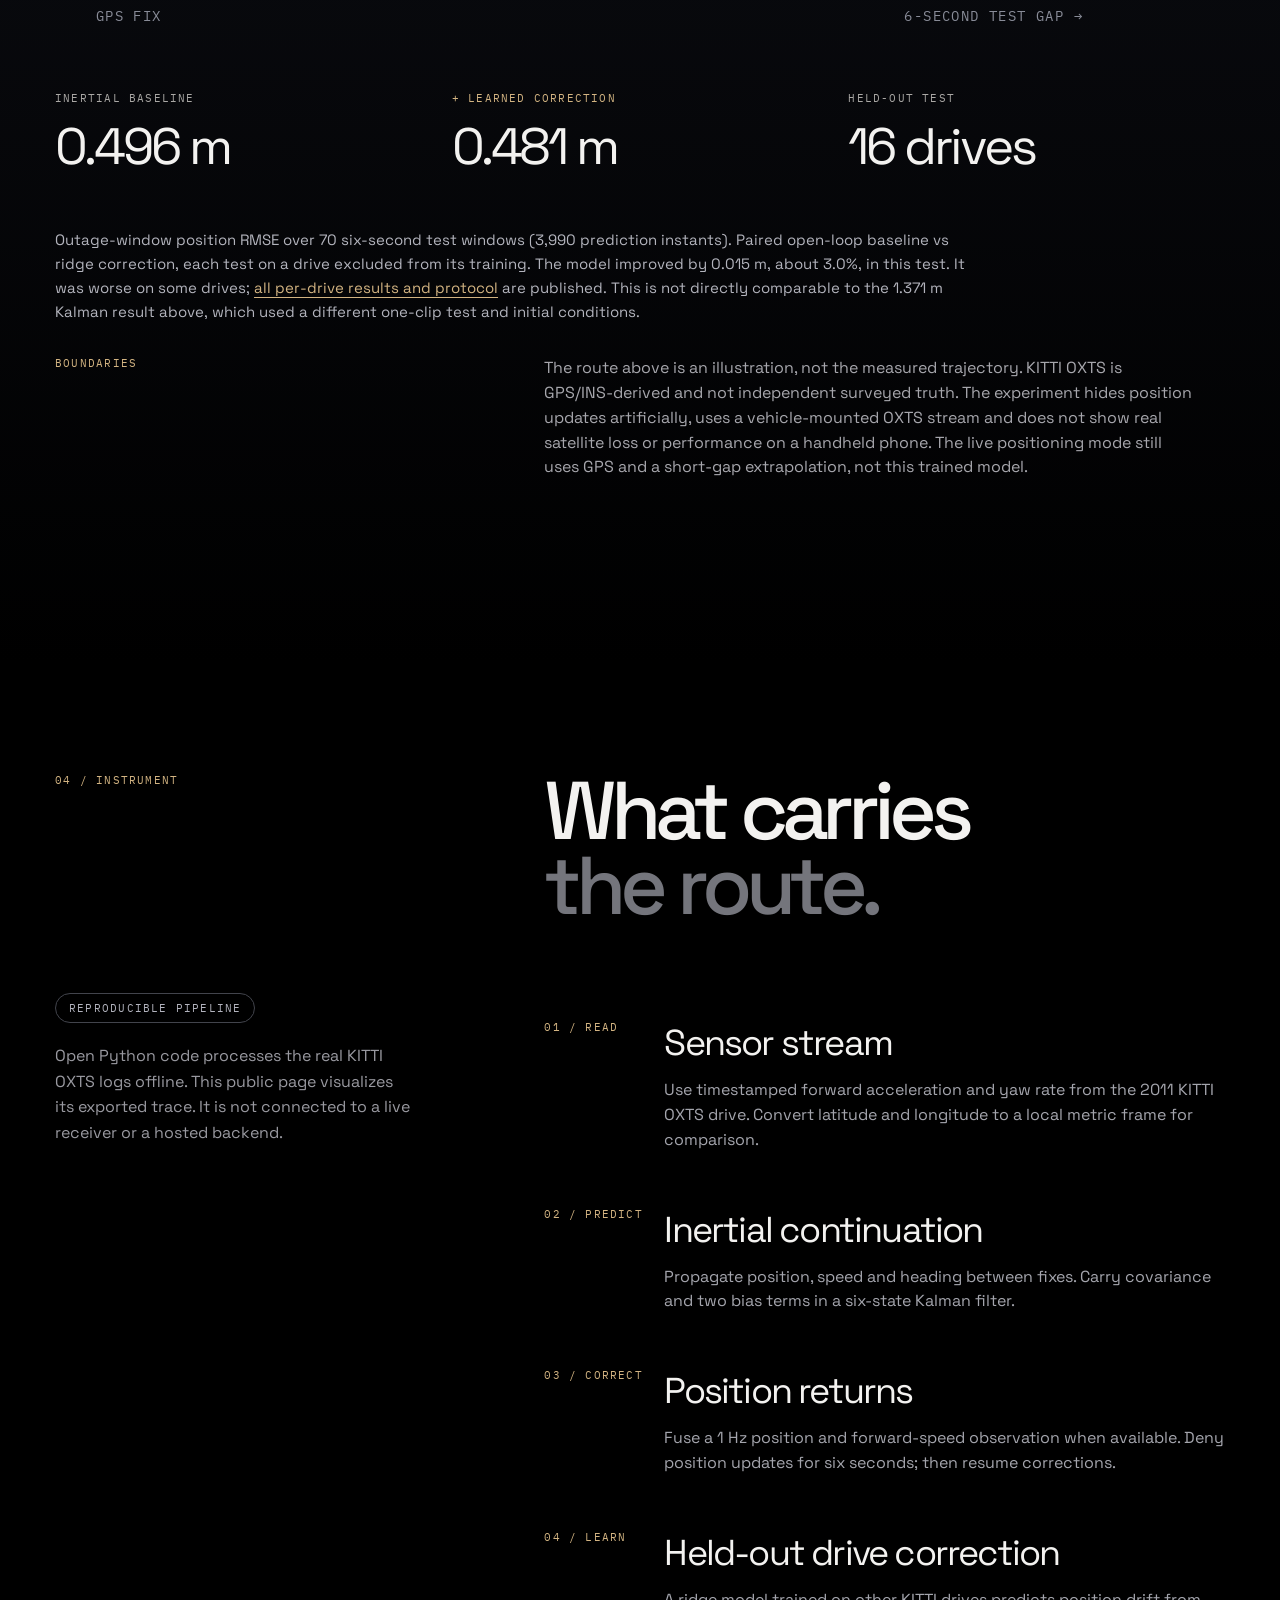
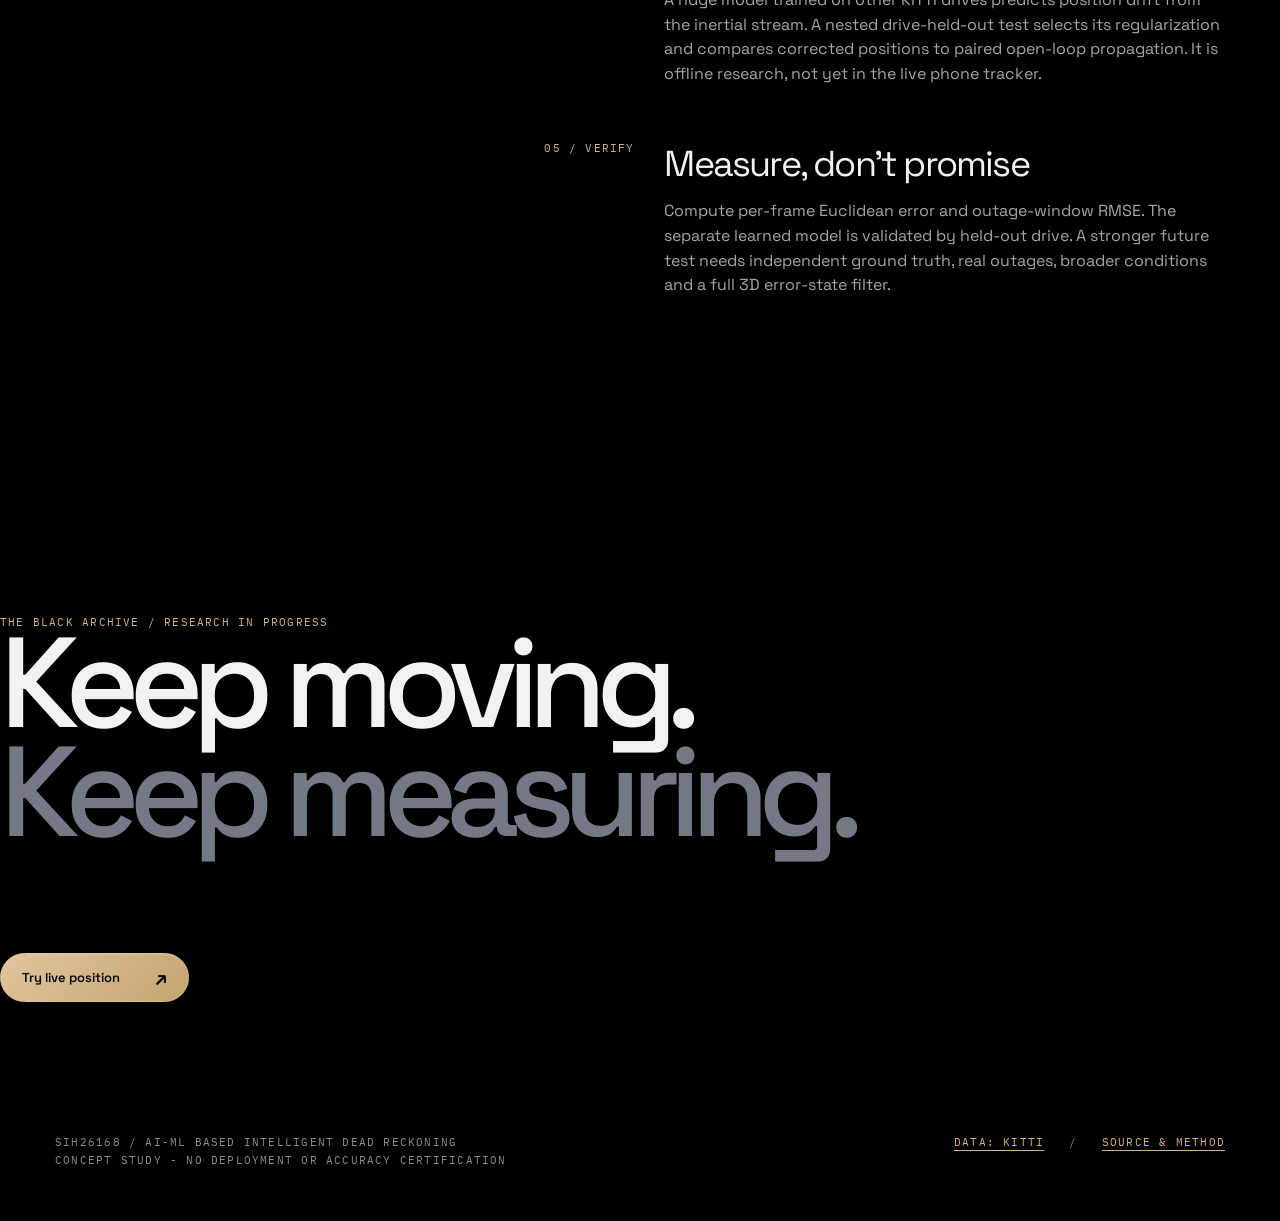
==== commit a3631ab6: "v15: satellite hero and warm metal palette" ====
--- a/index.html
+++ b/index.html
@@ -1,12 +1,16 @@
 <!doctype html>
 <html lang="en"><head><meta charset="utf-8"><meta name="viewport" content="width=device-width,initial-scale=1"><meta name="theme-color" content="#000000"><meta name="description" content="The Black Archive: an honest GNSS/INS dead-reckoning experiment measured on public KITTI sensor logs."><title>Black Archive / Continuity</title><link rel="preconnect" href="https://fonts.googleapis.com"><link rel="preconnect" href="https://fonts.gstatic.com" crossorigin><link href="https://fonts.googleapis.com/css2?family=IBM+Plex+Mono:wght@400;500&family=Space+Grotesk:wght@400;500;600;700&display=swap" rel="stylesheet">
 <style>
-:root{--bg:#000;--ink:#f3f2f0;--muted:#aaa8a5;--quiet:#777b85;--accent:#adbaec;--axis:#303137;--margin:clamp(24px,4.3vw,76px);--display:'Space Grotesk',Arial,sans-serif;--mono:'IBM Plex Mono',monospace}*{box-sizing:border-box}html{scroll-behavior:smooth;background:#000}body{margin:0;color:var(--ink);background:var(--bg);font-family:var(--display);-webkit-font-smoothing:antialiased}button,a,input{font:inherit}button{cursor:pointer}a{color:inherit}a:focus-visible,button:focus-visible,input:focus-visible{outline:2px solid var(--accent);outline-offset:4px}::selection{background:#adbaec;color:#000}.mono{font-family:var(--mono);font-size:11px;letter-spacing:.11em;text-transform:uppercase}.muted{color:var(--muted)}.accent{color:var(--accent)}.wrap{max-width:1600px;margin:auto;padding-inline:var(--margin)}.header{height:88px;display:flex;justify-content:space-between;align-items:center;gap:20px;position:relative;z-index:30}.mark{font-weight:700;text-decoration:none;display:flex;align-items:center;gap:12px;font-size:16px;letter-spacing:-.03em}.brand-icon{height:27px;width:27px;display:inline-flex;align-items:center;justify-content:center}.brand-icon svg{width:100%;height:100%}.header-right{display:flex;gap:24px;align-items:center}.version{white-space:nowrap;color:#8e9098}.nav{display:flex;padding:4px;gap:2px;border:1px solid #303039;border-radius:999px;background:#101115;position:relative;isolation:isolate}.nav a{position:relative;padding:10px 15px;text-decoration:none;font-size:12px;color:#aaaab2;transition:color .22s;white-space:nowrap}.nav a:hover,.nav a.active{color:#fff}.nav-indicator{position:absolute;z-index:-1;left:4px;top:4px;bottom:4px;background:#373943;border-radius:999px;transition:transform .48s cubic-bezier(.22,1,.36,1),width .48s cubic-bezier(.22,1,.36,1)}main{overflow:hidden}.hero{min-height:min(790px,calc(100svh - 88px));min-height:max(650px,calc(100svh - 88px));display:grid;grid-template-columns:5fr 8fr;align-items:center;position:relative}.hero-copy{z-index:2;padding:24px 0 86px}.eyebrow{color:var(--accent);display:flex;gap:15px;align-items:center}.eyebrow:before{content:'';width:34px;height:1px;background:var(--accent)}h1,h2,h3,p{margin-top:0}h1{font-size:clamp(69px,8.4vw,150px);line-height:.83;letter-spacing:-.083em;font-weight:500;margin:36px 0 32px}h1 span{display:block}h1 .outline{color:transparent;-webkit-text-stroke:1px #a5a8b0}.hero-description{font-size:clamp(16px,1.4vw,20px);line-height:1.5;color:#b3b2b5;max-width:390px;letter-spacing:-.025em;margin-bottom:34px}.cta{border:1px solid #b7c5fa;border-radius:999px;background:var(--accent);padding:15px 21px;color:#08090e;display:inline-flex;gap:35px;align-items:center;text-decoration:none;font-size:13px;font-weight:600;position:relative;transition:transform .25s,background .25s}.cta:before{content:'';position:absolute;inset:9px 15px -18px;background:var(--accent);filter:blur(19px);opacity:.2;z-index:-1}.cta:hover{transform:translateY(-3px);background:#c4cfff}.cta span{font-size:20px;line-height:.7}.hero-visual{position:relative;min-height:620px;margin-right:calc(-1*var(--margin));display:flex;align-items:center;justify-content:center}.hero-visual:before{content:'';position:absolute;width:80%;aspect-ratio:1;border-radius:50%;background:radial-gradient(circle,rgba(90,102,156,.12),rgba(0,0,0,0) 67%);filter:blur(35px)}.orb{width:min(760px,105%);height:auto;overflow:visible;position:relative;filter:drop-shadow(0 0 28px rgba(148,160,218,.14))}.orb .contour{fill:none;stroke:#363943;stroke-width:.7}.orb .brightline{fill:none;stroke:var(--accent);stroke-width:2;stroke-linecap:round;stroke-linejoin:round;stroke-dasharray:2400;stroke-dashoffset:2400;animation:draw 1.4s .1s cubic-bezier(.22,1,.36,1) forwards}.orb .tiny{fill:#b3c4ff}.orb .thin{fill:none;stroke:#656c85;stroke-width:.8}.orb .noise{fill:#adb8df;opacity:.36}.hero-index{position:absolute;right:var(--margin);bottom:32px;color:#777987}.hero-meta{position:absolute;bottom:35px;left:var(--margin);color:#83838d}.section{padding-top:clamp(110px,13vw,210px);padding-bottom:clamp(110px,13vw,210px)}.section-head{display:grid;grid-template-columns:5fr 8fr;gap:5vw;align-items:start;margin-bottom:70px}.section-kicker{color:var(--accent)}.section-title{font-size:clamp(49px,6.4vw,105px);line-height:.92;letter-spacing:-.075em;font-weight:500;max-width:900px;margin:0}.section-title em{font-style:normal;color:#74757c}.support{max-width:570px;color:#adadb3;font-size:clamp(16px,1.45vw,21px);line-height:1.55;letter-spacing:-.025em}.section-copy{grid-column:2}.lab{background:linear-gradient(#000,#08090b 65%,#000)}.lab-main{position:relative;min-height:590px;padding:24px 0 0}.lab-meta{display:flex;justify-content:space-between;gap:20px;flex-wrap:wrap;color:#9999a2}.lab-art{height:460px;width:100%;display:block;overflow:visible}.axis{stroke:#24262d;stroke-width:1;stroke-dasharray:3 8}.route-truth{stroke:#565b67;stroke-width:2;fill:none;vector-effect:non-scaling-stroke}.route-fused{stroke:var(--accent);stroke-width:3;fill:none;vector-effect:non-scaling-stroke;filter:drop-shadow(0 0 8px rgba(173,186,236,.45))}.route-outage{stroke:#fff;stroke-width:4;fill:none;vector-effect:non-scaling-stroke}.point-current{fill:var(--accent);stroke:#080b16;stroke-width:5;vector-effect:non-scaling-stroke}.scan-line{stroke:#9496a6;stroke-width:1;stroke-dasharray:4 7}.scrubber{display:flex;gap:22px;align-items:center;padding:12px 0 30px}.scrubber label{color:#dedee1;white-space:nowrap}.scrubber input{width:100%;height:24px;accent-color:var(--accent);cursor:ew-resize}.scrubber output{min-width:90px;text-align:right;color:var(--accent)}.legend{display:flex;gap:30px;align-items:center;flex-wrap:wrap;color:#aaaab0}.legend span{display:flex;gap:10px;align-items:center}.legend i{width:19px;height:2px;background:var(--accent);display:block}.legend .white{background:#eee}.legend .grey{background:#666a76}.readouts{display:grid;grid-template-columns:repeat(3,1fr);gap:24px;margin-top:88px}.readout strong{display:block;font-size:clamp(34px,5vw,70px);font-weight:400;letter-spacing:-.07em;margin:11px 0}.readout small{color:#81838d;font-size:12px}.evidence-plot{width:100%;height:420px;display:block;overflow:visible}.chart-line{fill:none;stroke:var(--accent);stroke-width:2.5;vector-effect:non-scaling-stroke}.chart-bg{fill:#12151c}.chart-outage{fill:#4e5475;opacity:.14}.chart-axis{stroke:#282932;stroke-width:1}.evidence-notes{display:grid;grid-template-columns:5fr 8fr;gap:5vw;margin-top:60px}.evidence-notes p{line-height:1.55;color:#a7a7ad;max-width:650px;font-size:16px}.evidence-notes strong{color:#f4f4f4;font-weight:500}.method{padding-top:110px;padding-bottom:160px}.method-layout{display:grid;grid-template-columns:5fr 8fr;gap:5vw}.method-step{padding:27px 0;display:grid;grid-template-columns:100px 1fr;gap:20px;border-top:1px solid #292a30}.method-step:last-child{border-bottom:1px solid #292a30}.method-step h3{font-size:clamp(23px,3vw,36px);font-weight:400;letter-spacing:-.05em;margin:0 0 12px}.method-step p{line-height:1.55;color:#a4a5ad;max-width:600px;margin:0}.method-note{color:#9999a0;line-height:1.6;max-width:360px;margin-top:20px}.finale{padding:130px 0 100px;position:relative}.finale h2{font-size:clamp(70px,10vw,165px);line-height:.85;letter-spacing:-.09em;font-weight:500;max-width:1000px}.finale h2 span{color:#747985}.footer{padding-block:32px 52px;display:flex;justify-content:space-between;gap:20px;color:#8c8c93;line-height:1.6}.footer a{text-underline-offset:4px}.tag{display:inline-flex;border:1px solid #42444c;border-radius:999px;padding:7px 13px;color:#b2b3bd}.skip{position:absolute;left:-999px;top:6px;z-index:50;background:#fff;color:#000;padding:12px}.skip:focus{left:10px}@keyframes draw{to{stroke-dashoffset:0}}@media(max-width:900px){.version{display:none}.hero{grid-template-columns:1fr;min-height:auto}.hero-copy{padding-top:84px;padding-bottom:0}.hero-visual{min-height:550px;margin-top:-36px;margin-left:12vw}.orb{width:min(100%,700px)}.hero-meta{bottom:12px}.hero-index{bottom:12px}.section-head,.evidence-notes,.method-layout{grid-template-columns:1fr}.section-copy{grid-column:1}.section-head{gap:28px;margin-bottom:48px}.section-title{max-width:800px}.method-note{max-width:650px;margin:0 0 30px}.lab-main{min-height:470px}.lab-art{height:330px}}@media(max-width:600px){.header{height:78px;display:block;padding-top:18px}.mark{font-size:14px}.brand-icon{width:22px;height:22px}.header-right{position:absolute;right:var(--margin);top:15px}.nav{position:fixed;bottom:16px;left:14px;right:14px;justify-content:space-around;z-index:80;background:rgba(19,20,24,.95);backdrop-filter:blur(18px);box-shadow:0 7px 35px #000}.nav a{font-size:11px;padding:12px 10px;text-align:center;min-width:58px}.hero-copy{padding-top:65px}.hero h1{font-size:clamp(66px,17vw,96px);margin:25px 0}.hero-description{font-size:16px;max-width:350px}.hero-visual{min-height:420px;margin:-25px -70px 0 0}.orb{width:120%}.hero-meta{bottom:16px}.hero-index{right:calc(var(--margin) + 38px);bottom:16px}.mono{font-size:10px}.section{padding-top:110px;padding-bottom:100px}.section-title{font-size:clamp(47px,13vw,70px)}.lab-main{min-height:380px}.lab-art{height:265px;margin-left:-10%;width:120%}.lab-meta{font-size:9px;gap:8px}.scrubber{gap:12px}.scrubber label{font-size:9px}.scrubber output{min-width:54px;font-size:10px}.legend{gap:13px;font-size:9px}.readouts{grid-template-columns:1fr 1fr;gap:35px 12px;margin-top:55px}.readout strong{font-size:43px}.readout small{font-size:10px}.evidence-plot{height:290px;width:115%;margin-left:-6%}.evidence-notes{margin-top:32px}.method{padding-top:50px}.method-step{grid-template-columns:52px 1fr;gap:12px}.method-step h3{font-size:24px}.method-step p{font-size:14px}.finale{padding:90px 0 130px}.finale h2{font-size:clamp(66px,14vw,95px)}.footer{display:block;padding-bottom:105px;font-size:10px}.footer div{margin-bottom:16px}}@media(prefers-reduced-motion:reduce){*,*:before,*:after{animation-duration:.01ms!important;scroll-behavior:auto!important;transition-duration:.01ms!important}.orb .brightline{stroke-dashoffset:0}}
-.simple-route{filter:drop-shadow(0 0 25px rgba(140,154,219,.10))}.simple-under{fill:none;stroke:#243047;stroke-width:21;stroke-linecap:round;opacity:.55;filter:blur(12px)}.simple-line,.simple-gap{fill:none;stroke-linecap:round;stroke-linejoin:round}.simple-line{stroke:#adbaec;stroke-width:4;filter:drop-shadow(0 0 5px rgba(173,186,236,.45))}.simple-gap{stroke:#fff;stroke-width:6}.simple-fix{fill:#000;stroke:#fff;stroke-width:3}.simple-label,.simple-key{fill:#9599a7;font:10px var(--mono);letter-spacing:.09em}.simple-key{fill:#b6b9c3}@media(max-width:600px){.simple-label,.simple-key{font-size:13px}}
-.learned{background:linear-gradient(#000,#08090d 55%,#000)}.learned-panel{padding:20px 0;background:transparent}.learned-route svg{width:100%;height:auto;overflow:visible}.learned-route path{fill:none;stroke-linecap:round;stroke-linejoin:round}.learned-route .learning-ghost{stroke:#5d6372;stroke-width:2;stroke-dasharray:5 7}.learned-route .learning-base{stroke:#b7a493;stroke-width:3;opacity:.85}.learned-route .learning-corrected{stroke:var(--accent);stroke-width:3;filter:drop-shadow(0 0 5px #adbaec88)}.learned-route text{font:11px var(--mono);letter-spacing:.1em;fill:#898c98}.learned-stats{display:grid;grid-template-columns:repeat(3,1fr);padding:26px 0 4px;gap:20px}.learned-stats strong{display:block;font-size:clamp(30px,4vw,58px);font-weight:400;letter-spacing:-.06em;margin-top:7px}.learned-caption{line-height:1.6;color:#b3b4bd;font-size:15px;max-width:920px;margin:25px 0 0}.learned-caption a{color:#bdc8f2;text-underline-offset:4px}.learned .evidence-notes{margin-top:32px}@media(max-width:600px){.learned-panel{padding:10px 0}.learned-stats{grid-template-columns:1fr 1fr;gap:22px 8px}.learned-stats strong{font-size:33px}.learned-stats .mono{font-size:8px}.learned-caption{font-size:13px}.learned-route text{font-size:16px}}
+:root{--bg:#000;--ink:#f3f2f0;--muted:#aaa8a5;--quiet:#777b85;--accent:#d3b482;--axis:#303137;--margin:clamp(24px,4.3vw,76px);--display:'Space Grotesk',Arial,sans-serif;--mono:'IBM Plex Mono',monospace}*{box-sizing:border-box}html{scroll-behavior:smooth;background:#000}body{margin:0;color:var(--ink);background:var(--bg);font-family:var(--display);-webkit-font-smoothing:antialiased}button,a,input{font:inherit}button{cursor:pointer}a{color:inherit}a:focus-visible,button:focus-visible,input:focus-visible{outline:2px solid var(--accent);outline-offset:4px}::selection{background:#d3b482;color:#000}.mono{font-family:var(--mono);font-size:11px;letter-spacing:.11em;text-transform:uppercase}.muted{color:var(--muted)}.accent{color:var(--accent)}.wrap{max-width:1600px;margin:auto;padding-inline:var(--margin)}.header{height:88px;display:flex;justify-content:space-between;align-items:center;gap:20px;position:relative;z-index:30}.mark{font-weight:700;text-decoration:none;display:flex;align-items:center;gap:12px;font-size:16px;letter-spacing:-.03em}.brand-icon{height:27px;width:27px;display:inline-flex;align-items:center;justify-content:center}.brand-icon svg{width:100%;height:100%}.header-right{display:flex;gap:24px;align-items:center}.version{white-space:nowrap;color:#8e9098}.nav{display:flex;padding:4px;gap:2px;border:1px solid #303039;border-radius:999px;background:#11100e;position:relative;isolation:isolate}.nav a{position:relative;padding:10px 15px;text-decoration:none;font-size:12px;color:#aaaab2;transition:color .22s;white-space:nowrap}.nav a:hover,.nav a.active{color:#fff}.nav-indicator{position:absolute;z-index:-1;left:4px;top:4px;bottom:4px;background:#343029;border-radius:999px;transition:transform .48s cubic-bezier(.22,1,.36,1),width .48s cubic-bezier(.22,1,.36,1)}main{overflow:hidden}.hero{min-height:min(790px,calc(100svh - 88px));min-height:max(650px,calc(100svh - 88px));display:grid;grid-template-columns:5fr 8fr;align-items:center;position:relative}.hero-copy{z-index:2;padding:24px 0 86px}.eyebrow{color:var(--accent);display:flex;gap:15px;align-items:center}.eyebrow:before{content:'';width:34px;height:1px;background:var(--accent)}h1,h2,h3,p{margin-top:0}h1{font-size:clamp(69px,8.4vw,150px);line-height:.83;letter-spacing:-.083em;font-weight:500;margin:36px 0 32px}h1 span{display:block}h1 .outline{color:transparent;-webkit-text-stroke:1px #a5a8b0}.hero-description{font-size:clamp(16px,1.4vw,20px);line-height:1.5;color:#b3b2b5;max-width:390px;letter-spacing:-.025em;margin-bottom:34px}.cta{border:1px solid #d3b482;border-radius:999px;background:var(--accent);padding:15px 21px;color:#08090e;display:inline-flex;gap:35px;align-items:center;text-decoration:none;font-size:13px;font-weight:600;position:relative;transition:transform .25s,background .25s}.cta:before{content:'';position:absolute;inset:9px 15px -18px;background:var(--accent);filter:blur(19px);opacity:.2;z-index:-1}.cta:hover{transform:translateY(-3px);background:#e4cda5}.cta span{font-size:20px;line-height:.7}.hero-visual{position:relative;min-height:620px;margin-right:calc(-1*var(--margin));display:flex;align-items:center;justify-content:center}.hero-visual:before{content:'';position:absolute;width:80%;aspect-ratio:1;border-radius:50%;background:radial-gradient(circle,rgba(130,109,77,.12),rgba(0,0,0,0) 67%);filter:blur(35px)}.orb{width:min(760px,105%);height:auto;overflow:visible;position:relative;filter:drop-shadow(0 0 28px rgba(211,180,130,.14))}.orb .contour{fill:none;stroke:#363943;stroke-width:.7}.orb .brightline{fill:none;stroke:var(--accent);stroke-width:2;stroke-linecap:round;stroke-linejoin:round;stroke-dasharray:2400;stroke-dashoffset:2400;animation:draw 1.4s .1s cubic-bezier(.22,1,.36,1) forwards}.orb .tiny{fill:#b3c4ff}.orb .thin{fill:none;stroke:#656c85;stroke-width:.8}.orb .noise{fill:#adb8df;opacity:.36}.hero-index{position:absolute;right:var(--margin);bottom:32px;color:#777987}.hero-meta{position:absolute;bottom:35px;left:var(--margin);color:#83838d}.section{padding-top:clamp(110px,13vw,210px);padding-bottom:clamp(110px,13vw,210px)}.section-head{display:grid;grid-template-columns:5fr 8fr;gap:5vw;align-items:start;margin-bottom:70px}.section-kicker{color:var(--accent)}.section-title{font-size:clamp(49px,6.4vw,105px);line-height:.92;letter-spacing:-.075em;font-weight:500;max-width:900px;margin:0}.section-title em{font-style:normal;color:#74757c}.support{max-width:570px;color:#adadb3;font-size:clamp(16px,1.45vw,21px);line-height:1.55;letter-spacing:-.025em}.section-copy{grid-column:2}.lab{background:linear-gradient(#000,#08090b 65%,#000)}.lab-main{position:relative;min-height:590px;padding:24px 0 0}.lab-meta{display:flex;justify-content:space-between;gap:20px;flex-wrap:wrap;color:#9999a2}.lab-art{height:460px;width:100%;display:block;overflow:visible}.axis{stroke:#24262d;stroke-width:1;stroke-dasharray:3 8}.route-truth{stroke:#565b67;stroke-width:2;fill:none;vector-effect:non-scaling-stroke}.route-fused{stroke:var(--accent);stroke-width:3;fill:none;vector-effect:non-scaling-stroke;filter:drop-shadow(0 0 8px rgba(211,180,130,.45))}.route-outage{stroke:#fff;stroke-width:4;fill:none;vector-effect:non-scaling-stroke}.point-current{fill:var(--accent);stroke:#080b16;stroke-width:5;vector-effect:non-scaling-stroke}.scan-line{stroke:#9496a6;stroke-width:1;stroke-dasharray:4 7}.scrubber{display:flex;gap:22px;align-items:center;padding:12px 0 30px}.scrubber label{color:#dedee1;white-space:nowrap}.scrubber input{width:100%;height:24px;accent-color:var(--accent);cursor:ew-resize}.scrubber output{min-width:90px;text-align:right;color:var(--accent)}.legend{display:flex;gap:30px;align-items:center;flex-wrap:wrap;color:#aaaab0}.legend span{display:flex;gap:10px;align-items:center}.legend i{width:19px;height:2px;background:var(--accent);display:block}.legend .white{background:#eee}.legend .grey{background:#666a76}.readouts{display:grid;grid-template-columns:repeat(3,1fr);gap:24px;margin-top:88px}.readout strong{display:block;font-size:clamp(34px,5vw,70px);font-weight:400;letter-spacing:-.07em;margin:11px 0}.readout small{color:#81838d;font-size:12px}.evidence-plot{width:100%;height:420px;display:block;overflow:visible}.chart-line{fill:none;stroke:var(--accent);stroke-width:2.5;vector-effect:non-scaling-stroke}.chart-bg{fill:#12151c}.chart-outage{fill:#4e5475;opacity:.14}.chart-axis{stroke:#282932;stroke-width:1}.evidence-notes{display:grid;grid-template-columns:5fr 8fr;gap:5vw;margin-top:60px}.evidence-notes p{line-height:1.55;color:#a7a7ad;max-width:650px;font-size:16px}.evidence-notes strong{color:#f4f4f4;font-weight:500}.method{padding-top:110px;padding-bottom:160px}.method-layout{display:grid;grid-template-columns:5fr 8fr;gap:5vw}.method-step{padding:27px 0;display:grid;grid-template-columns:100px 1fr;gap:20px;border-top:1px solid #292a30}.method-step:last-child{border-bottom:1px solid #292a30}.method-step h3{font-size:clamp(23px,3vw,36px);font-weight:400;letter-spacing:-.05em;margin:0 0 12px}.method-step p{line-height:1.55;color:#a4a5ad;max-width:600px;margin:0}.method-note{color:#9999a0;line-height:1.6;max-width:360px;margin-top:20px}.finale{padding:130px 0 100px;position:relative}.finale h2{font-size:clamp(70px,10vw,165px);line-height:.85;letter-spacing:-.09em;font-weight:500;max-width:1000px}.finale h2 span{color:#747985}.footer{padding-block:32px 52px;display:flex;justify-content:space-between;gap:20px;color:#8c8c93;line-height:1.6}.footer a{text-underline-offset:4px}.tag{display:inline-flex;border:1px solid #42444c;border-radius:999px;padding:7px 13px;color:#b2b3bd}.skip{position:absolute;left:-999px;top:6px;z-index:50;background:#fff;color:#000;padding:12px}.skip:focus{left:10px}@keyframes draw{to{stroke-dashoffset:0}}@media(max-width:900px){.version{display:none}.hero{grid-template-columns:1fr;min-height:auto}.hero-copy{padding-top:84px;padding-bottom:0}.hero-visual{min-height:550px;margin-top:-36px;margin-left:12vw}.orb{width:min(100%,700px)}.hero-meta{bottom:12px}.hero-index{bottom:12px}.section-head,.evidence-notes,.method-layout{grid-template-columns:1fr}.section-copy{grid-column:1}.section-head{gap:28px;margin-bottom:48px}.section-title{max-width:800px}.method-note{max-width:650px;margin:0 0 30px}.lab-main{min-height:470px}.lab-art{height:330px}}@media(max-width:600px){.header{height:78px;display:block;padding-top:18px}.mark{font-size:14px}.brand-icon{width:22px;height:22px}.header-right{position:absolute;right:var(--margin);top:15px}.nav{position:fixed;bottom:16px;left:14px;right:14px;justify-content:space-around;z-index:80;background:rgba(19,20,24,.95);backdrop-filter:blur(18px);box-shadow:0 7px 35px #000}.nav a{font-size:11px;padding:12px 10px;text-align:center;min-width:58px}.hero-copy{padding-top:65px}.hero h1{font-size:clamp(66px,17vw,96px);margin:25px 0}.hero-description{font-size:16px;max-width:350px}.hero-visual{min-height:420px;margin:-25px -70px 0 0}.orb{width:120%}.hero-meta{bottom:16px}.hero-index{right:calc(var(--margin) + 38px);bottom:16px}.mono{font-size:10px}.section{padding-top:110px;padding-bottom:100px}.section-title{font-size:clamp(47px,13vw,70px)}.lab-main{min-height:380px}.lab-art{height:265px;margin-left:-10%;width:120%}.lab-meta{font-size:9px;gap:8px}.scrubber{gap:12px}.scrubber label{font-size:9px}.scrubber output{min-width:54px;font-size:10px}.legend{gap:13px;font-size:9px}.readouts{grid-template-columns:1fr 1fr;gap:35px 12px;margin-top:55px}.readout strong{font-size:43px}.readout small{font-size:10px}.evidence-plot{height:290px;width:115%;margin-left:-6%}.evidence-notes{margin-top:32px}.method{padding-top:50px}.method-step{grid-template-columns:52px 1fr;gap:12px}.method-step h3{font-size:24px}.method-step p{font-size:14px}.finale{padding:90px 0 130px}.finale h2{font-size:clamp(66px,14vw,95px)}.footer{display:block;padding-bottom:105px;font-size:10px}.footer div{margin-bottom:16px}}@media(prefers-reduced-motion:reduce){*,*:before,*:after{animation-duration:.01ms!important;scroll-behavior:auto!important;transition-duration:.01ms!important}.orb .brightline{stroke-dashoffset:0}}
+.simple-route{filter:drop-shadow(0 0 25px rgba(211,180,130,.10))}.simple-under{fill:none;stroke:#243047;stroke-width:21;stroke-linecap:round;opacity:.55;filter:blur(12px)}.simple-line,.simple-gap{fill:none;stroke-linecap:round;stroke-linejoin:round}.simple-line{stroke:#d3b482;stroke-width:4;filter:drop-shadow(0 0 5px rgba(211,180,130,.45))}.simple-gap{stroke:#fff;stroke-width:6}.simple-fix{fill:#000;stroke:#fff;stroke-width:3}.simple-label,.simple-key{fill:#9599a7;font:10px var(--mono);letter-spacing:.09em}.simple-key{fill:#b6b9c3}@media(max-width:600px){.simple-label,.simple-key{font-size:13px}}
+.learned{background:linear-gradient(#000,#08090d 55%,#000)}.learned-panel{padding:20px 0;background:transparent}.learned-route svg{width:100%;height:auto;overflow:visible}.learned-route path{fill:none;stroke-linecap:round;stroke-linejoin:round}.learned-route .learning-ghost{stroke:#5d6372;stroke-width:2;stroke-dasharray:5 7}.learned-route .learning-base{stroke:#b7a493;stroke-width:3;opacity:.85}.learned-route .learning-corrected{stroke:var(--accent);stroke-width:3;filter:drop-shadow(0 0 5px #d3b48288)}.learned-route text{font:11px var(--mono);letter-spacing:.1em;fill:#898c98}.learned-stats{display:grid;grid-template-columns:repeat(3,1fr);padding:26px 0 4px;gap:20px}.learned-stats strong{display:block;font-size:clamp(30px,4vw,58px);font-weight:400;letter-spacing:-.06em;margin-top:7px}.learned-caption{line-height:1.6;color:#b3b4bd;font-size:15px;max-width:920px;margin:25px 0 0}.learned-caption a{color:#bdc8f2;text-underline-offset:4px}.learned .evidence-notes{margin-top:32px}@media(max-width:600px){.learned-panel{padding:10px 0}.learned-stats{grid-template-columns:1fr 1fr;gap:22px 8px}.learned-stats strong{font-size:33px}.learned-stats .mono{font-size:8px}.learned-caption{font-size:13px}.learned-route text{font-size:16px}}
+
+/* Warm metal accent and selected satellite concept. */
+.object-visual:before{display:none}.hero-object{width:94%;max-width:none;height:auto;display:block;position:relative;mix-blend-mode:screen;transform:translateX(1%)}.cta{border-color:#ddc49c;background:linear-gradient(135deg,#e0c69e,#c6a36f);box-shadow:inset 0 1px 0 #f4e3c433;transition:transform .4s cubic-bezier(.22,1,.36,1),background .4s,box-shadow .4s}.cta:hover{background:#e2cda9;box-shadow:0 0 26px #d3b48220}.cta:active{transform:translateY(0) scale(.98)}.nav{border-color:#38332b;background:#100f0c}.nav-indicator{background:#393127}.nav a.active{color:#f1ddbc}.learned a,.evidence-notes a,.footer a{color:var(--accent);text-underline-offset:4px}.orb{filter:none}.method-step,.method-step:last-child{border:0}.learned-panel{background:transparent!important;border:0!important}.hero-description{color:#b7b3ac}
+@media(max-width:800px){.hero-object{width:100%;transform:none}.object-visual{min-height:310px!important;margin-right:0;margin-top:18px}.hero-index{display:none}.hero-meta{bottom:6px}}
 </style></head>
-<body><a class="skip" href="#content">Skip to content</a><header class="header wrap"><a href="#home" class="mark" aria-label="The Black Archive, home"><span class="brand-icon" aria-hidden="true"><svg viewBox="0 0 30 30"><path fill="none" stroke="#adbaec" stroke-width="1.4" d="M15 2 28 26H2Z"/><path fill="none" stroke="#fff" stroke-width="1.2" d="M15 10 23 24H7Z"/></svg></span>BLACK ARCHIVE<span class="muted">/ NAV</span></a><div class="header-right"><span class="version mono">SIH26168 / FIELD STUDY 001</span><nav class="nav" aria-label="Main navigation"><span class="nav-indicator" aria-hidden="true"></span><a class="active" href="#home">Overview</a><a href="#lab">Route lab</a><a href="#evidence">Evidence</a><a href="#method">Method</a></nav></div></header>
-<main id="content"><section class="hero wrap" id="home"><div class="hero-copy"><div class="eyebrow mono">THE BLACK ARCHIVE / SIH 26168</div><h1>When<br>signal<br><span class="outline">disappears.</span></h1><p class="hero-description">Navigation shouldn't end at a satellite outage. Try live phone positioning, or inspect our measured inertial experiment.</p><a class="cta" href="./live.html">Start live positioning <span aria-hidden="true">↗</span></a></div><div class="hero-visual"><svg class="orb simple-route" viewBox="0 0 800 800" role="img" aria-labelledby="hero-map-title hero-map-desc"><title id="hero-map-title">A route continues through signal loss</title><desc id="hero-map-desc">A single clean route bends across the black canvas. A short white portion marks the position-signal gap, and the path continues beyond it. This is a concept illustration, not a measured route or map.</desc><path d="M 202 642 C 258 563 272 499 346 468 S 450 429 476 352 S 530 239 619 161" class="simple-under"/><path d="M 202 642 C 258 563 272 499 346 468 S 450 429 476 352 S 530 239 619 161" class="simple-line"/><path d="M 368 460 C 416 439 452 419 476 352" class="simple-gap"/><circle cx="368" cy="460" r="9" class="simple-fix"/><circle cx="476" cy="352" r="9" class="simple-fix"/><circle cx="619" cy="161" r="6" fill="#adbaec"/><g class="simple-label"><text x="238" y="496">GPS LOST</text><text x="500" y="356">GPS RETURNS</text></g></svg></div><span class="hero-meta mono">01 / AN EXPERIMENT IN CONTINUITY</span><span class="hero-index mono">49° 01′ N &nbsp; 8° 25′ E</span></section>
+<body><a class="skip" href="#content">Skip to content</a><header class="header wrap"><a href="#home" class="mark" aria-label="The Black Archive, home"><span class="brand-icon" aria-hidden="true"><svg viewBox="0 0 30 30"><path fill="none" stroke="#d3b482" stroke-width="1.4" d="M15 2 28 26H2Z"/><path fill="none" stroke="#fff" stroke-width="1.2" d="M15 10 23 24H7Z"/></svg></span>BLACK ARCHIVE<span class="muted">/ NAV</span></a><div class="header-right"><span class="version mono">SIH26168 / FIELD STUDY 001</span><nav class="nav" aria-label="Main navigation"><span class="nav-indicator" aria-hidden="true"></span><a class="active" href="#home">Overview</a><a href="#lab">Route lab</a><a href="#evidence">Evidence</a><a href="#method">Method</a></nav></div></header>
+<main id="content"><section class="hero wrap" id="home"><div class="hero-copy"><div class="eyebrow mono">THE BLACK ARCHIVE / SIH 26168</div><h1>When<br>signal<br><span class="outline">disappears.</span></h1><p class="hero-description">Navigation shouldn't end at a satellite outage. Try live phone positioning, or inspect our measured inertial experiment.</p><a class="cta" href="./live.html">Start live positioning <span aria-hidden="true">↗</span></a></div><div class="hero-visual object-visual"><img class="hero-object" src="./1-satellite.webp" width="1536" height="1024" fetchpriority="high" alt="Concept illustration of a satellite with its signal dissolving into particles"/></div><span class="hero-meta mono">01 / AN EXPERIMENT IN CONTINUITY</span><span class="hero-index mono">49° 01′ N &nbsp; 8° 25′ E</span></section>
 <section class="section wrap" id="lab"><div class="section-head"><div class="section-kicker mono">01 / THE ROUTE</div><div><h2 class="section-title">A path held<br><em>through silence.</em></h2><p class="support section-copy">Actual sensor samples from KITTI drive 0005. Position and speed corrections are withheld for six seconds. Scrub the run to see the inertial estimate diverge and recover.</p></div></div><div class="lab-main"><div class="lab-meta mono"><span>OXTS DATA / KARLSRUHE, GERMANY</span><span id="mode">INITIALIZING REAL DATA</span></div><svg id="route-svg" viewBox="0 0 1200 480" preserveAspectRatio="xMidYMid meet" class="lab-art" role="img" aria-label="Measured KITTI reference trajectory and fused inertial estimate"><g id="route-grid"></g><path id="truth-path" class="route-truth"/><path id="fused-path" class="route-fused"/><path id="outage-path" class="route-outage"/><line id="scan-line" class="scan-line" y1="25" y2="450"/><circle id="current-point" class="point-current" r="7"/></svg><div class="scrubber"><label class="mono" for="time">FRAME / TIME</label><input type="range" id="time" min="0" max="153" value="70" step="1" aria-label="Select frame of KITTI experiment"><output class="mono" id="time-out" for="time">--</output></div><div class="legend mono"><span><i class="grey"></i> OXTS REFERENCE*</span><span><i></i> FUSED ESTIMATE</span><span><i class="white"></i> NO-GNSS WINDOW</span></div><div class="readouts"><div class="readout"><span class="mono muted">INSTANT POSITION ERROR</span><strong id="current-error">--</strong><small class="mono">METRES / SELECTED FRAME</small></div><div class="readout"><span class="mono muted">GNSS DENIAL WINDOW</span><strong>06.0<span class="accent">s</span></strong><small class="mono">ARTIFICIALLY WITHHELD</small></div><div class="readout"><span class="mono muted">CONFIDENCE REGION</span><strong id="radius">--</strong><small class="mono">APPROXIMATE 95% RADIUS / M</small></div></div></div></section>
 <section class="section wrap" id="evidence"><div class="section-head"><div class="section-kicker mono">02 / EVIDENCE</div><div><h2 class="section-title">The distance<br><em>from truth.*</em></h2><p class="support">Not a claim of 99% accuracy. This is the observed position error against the OXTS reference for one short, controlled clip. The shaded interval hides position fixes.</p></div></div><svg id="error-svg" viewBox="0 0 1200 420" preserveAspectRatio="none" class="evidence-plot" role="img" aria-label="Position error over time with outage shaded"><rect id="outage-shade" class="chart-outage" y="15" height="340"/><g id="error-grid"></g><path id="error-path" class="chart-line"/></svg><div class="readouts"><div class="readout"><span class="mono muted">OUTAGE / RMSE</span><strong id="rmse">--</strong><small class="mono">METRES / REFERENCE COMPARISON</small></div><div class="readout"><span class="mono muted">OUTAGE / MAX</span><strong id="peak">--</strong><small class="mono">METRES / WORST FRAME</small></div><div class="readout"><span class="mono muted">TESTED SAMPLES</span><strong id="samples">--</strong><small class="mono">10 HZ / SINGLE DRIVE</small></div></div><div class="evidence-notes"><div class="section-kicker mono">*READ THIS FIRST</div><p><strong>This is a bounded experiment, not a validated navigation system.</strong> The KITTI OXTS reference is itself GPS/INS-derived, not independent surveyed ground truth. Acceleration, yaw rate, forward speed and the reference positions come from that same stream. Position measurements were downsampled to 1 Hz and withheld from 5 to 11 seconds. These errors do not establish field accuracy or real GNSS-outage performance. The separate learned correction experiment below uses different data and a different paired baseline.</p></div></section>
 <section class="section wrap learned" id="learned"><div class="section-head"><div class="section-kicker mono">03 / LEARNED CORRECTION</div><div><h2 class="section-title">Learning from<br><em>the drift.</em></h2><p class="support">A small ridge model predicts inertial position error from acceleration, yaw rate and the last known speed. Its correction is tested on whole drives it never trained on.</p></div></div><div class="learned-panel"><div class="learned-route" aria-hidden="true"><svg viewBox="0 0 920 320"><path class="learning-ghost" d="M30 230 C160 230 235 155 350 165 S520 242 640 160 S770 75 890 70"/><path class="learning-base" d="M30 230 C160 230 235 155 350 165 S545 261 660 181 S790 100 890 112"/><path class="learning-corrected" d="M30 230 C160 230 235 155 350 165 S525 246 646 167 S775 77 890 77"/><circle cx="350" cy="165" r="7" fill="#fff"/><text x="32" y="293">GPS FIX</text><text x="668" y="293">6-SECOND TEST GAP →</text></svg></div><div class="learned-stats"><div><span class="mono muted">INERTIAL BASELINE</span><strong>0.496 m</strong></div><div><span class="mono accent">+ LEARNED CORRECTION</span><strong>0.481 m</strong></div><div><span class="mono muted">HELD-OUT TEST</span><strong>16 drives</strong></div></div></div><p class="learned-caption">Outage-window position RMSE over 70 six-second test windows (3,990 prediction instants). Paired open-loop baseline vs ridge correction, each test on a drive excluded from its training. The model improved by 0.015 m, about 3.0%, in this test. It was worse on some drives; <a href="./ml_benchmark.json">all per-drive results and protocol</a> are published. This is not directly comparable to the 1.371 m Kalman result above, which used a different one-clip test and initial conditions.</p><div class="evidence-notes"><div class="section-kicker mono">BOUNDARIES</div><p>The route above is an illustration, not the measured trajectory. KITTI OXTS is GPS/INS-derived and not independent surveyed truth. The experiment hides position updates artificially, uses a vehicle-mounted OXTS stream and does not show real satellite loss or performance on a handheld phone. The live positioning mode still uses GPS and a short-gap extrapolation, not this trained model.</p></div></section>
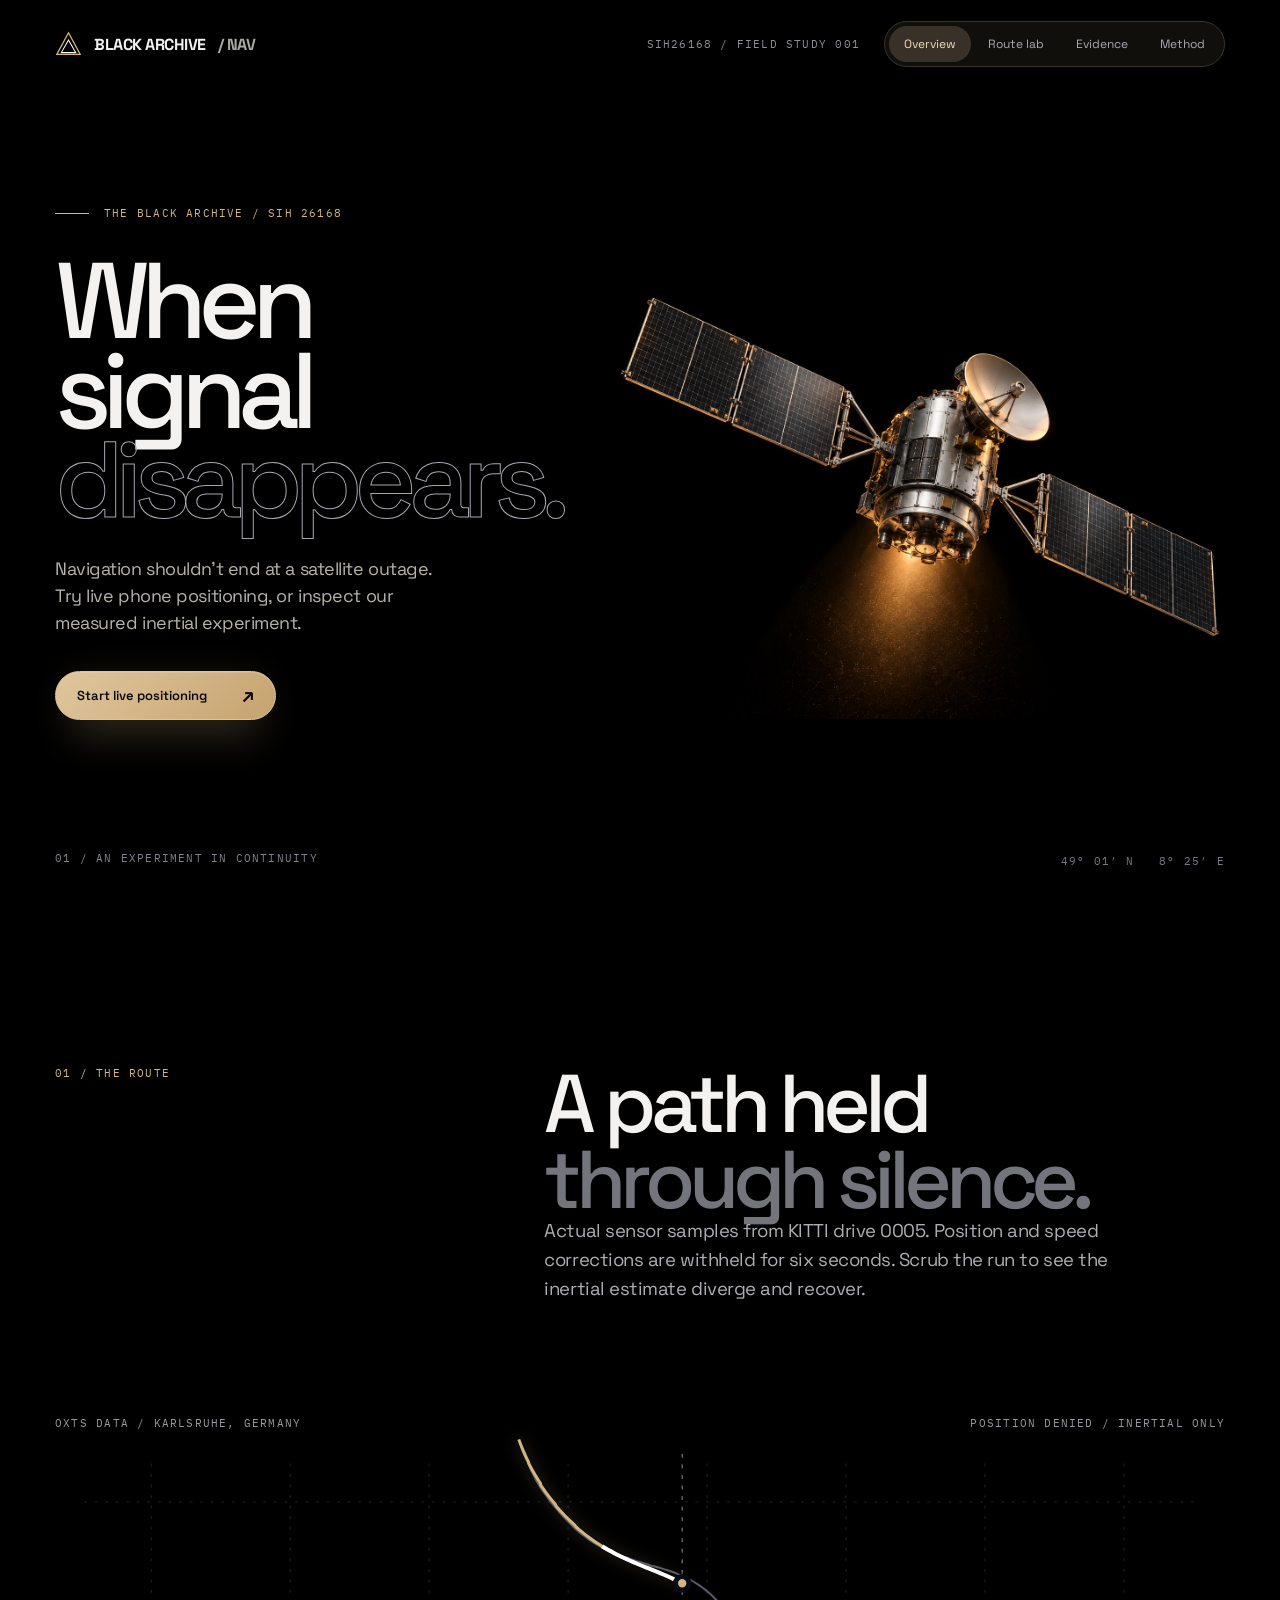
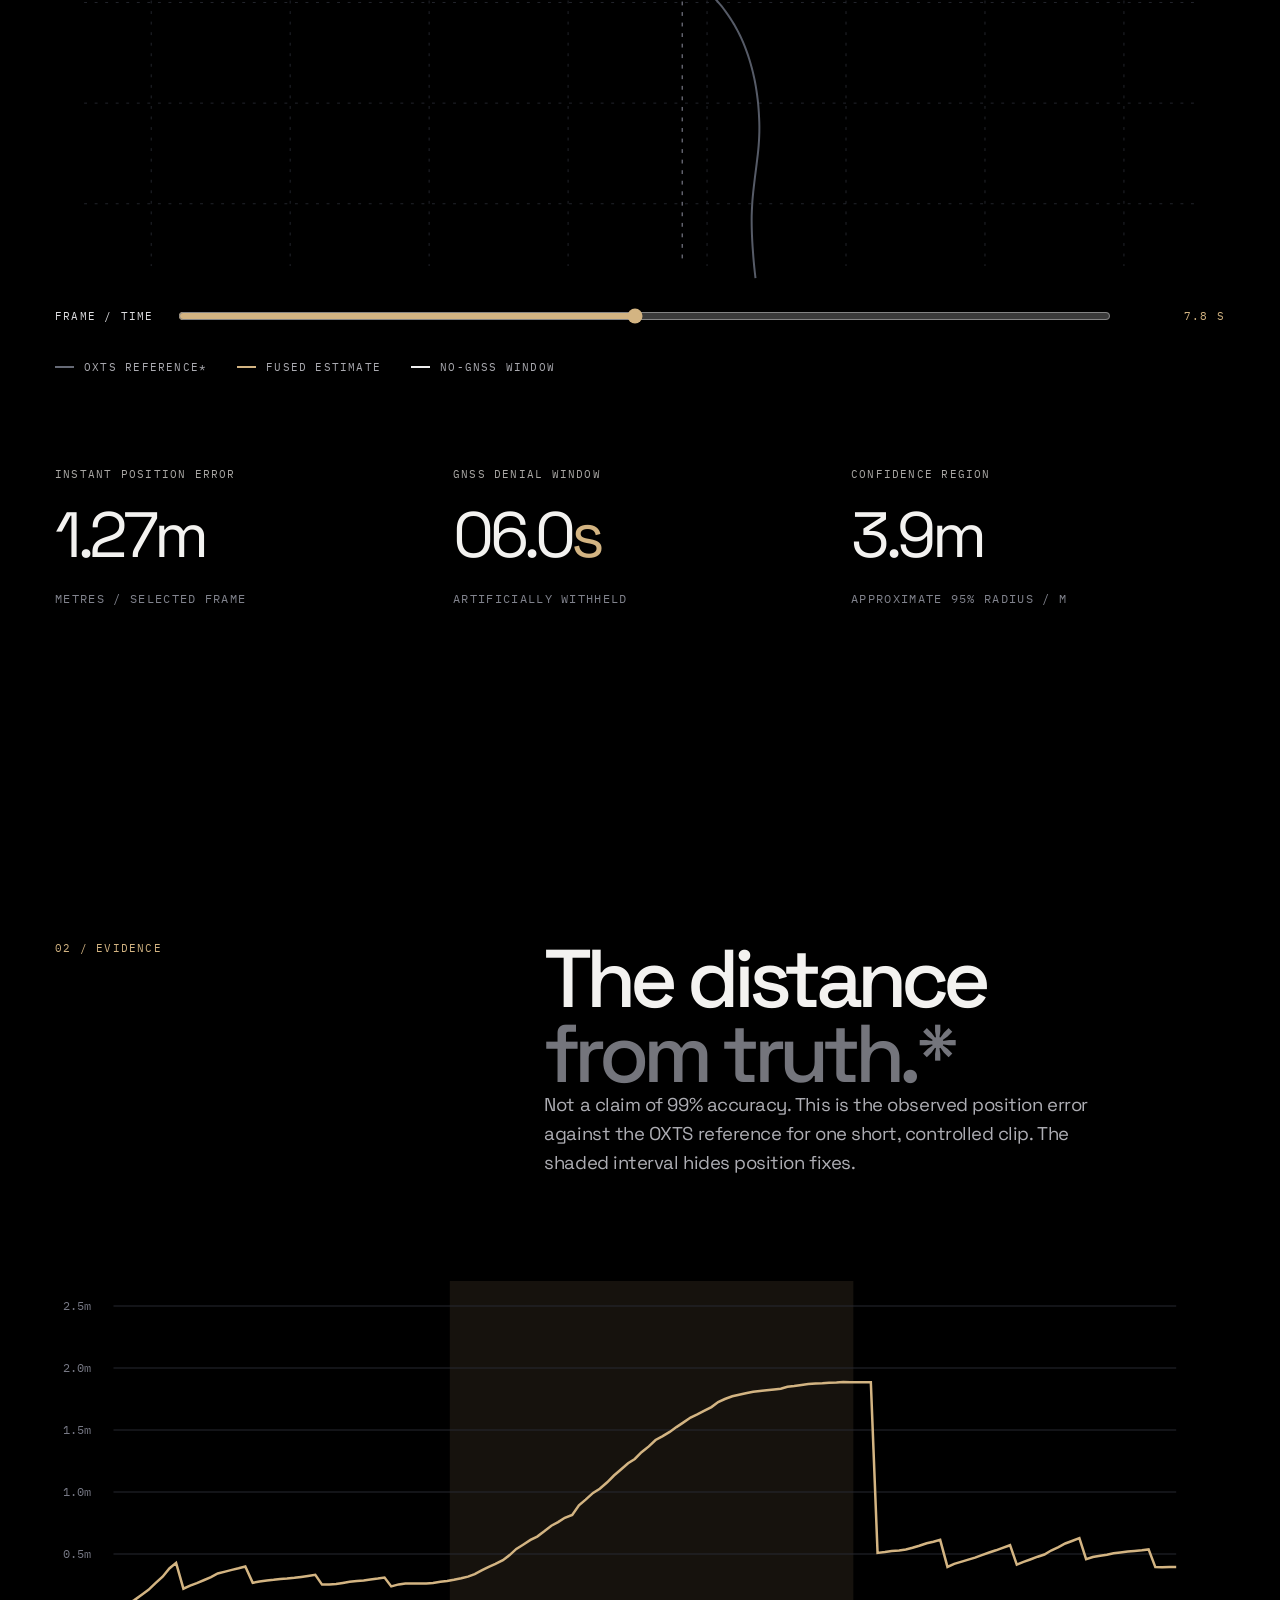
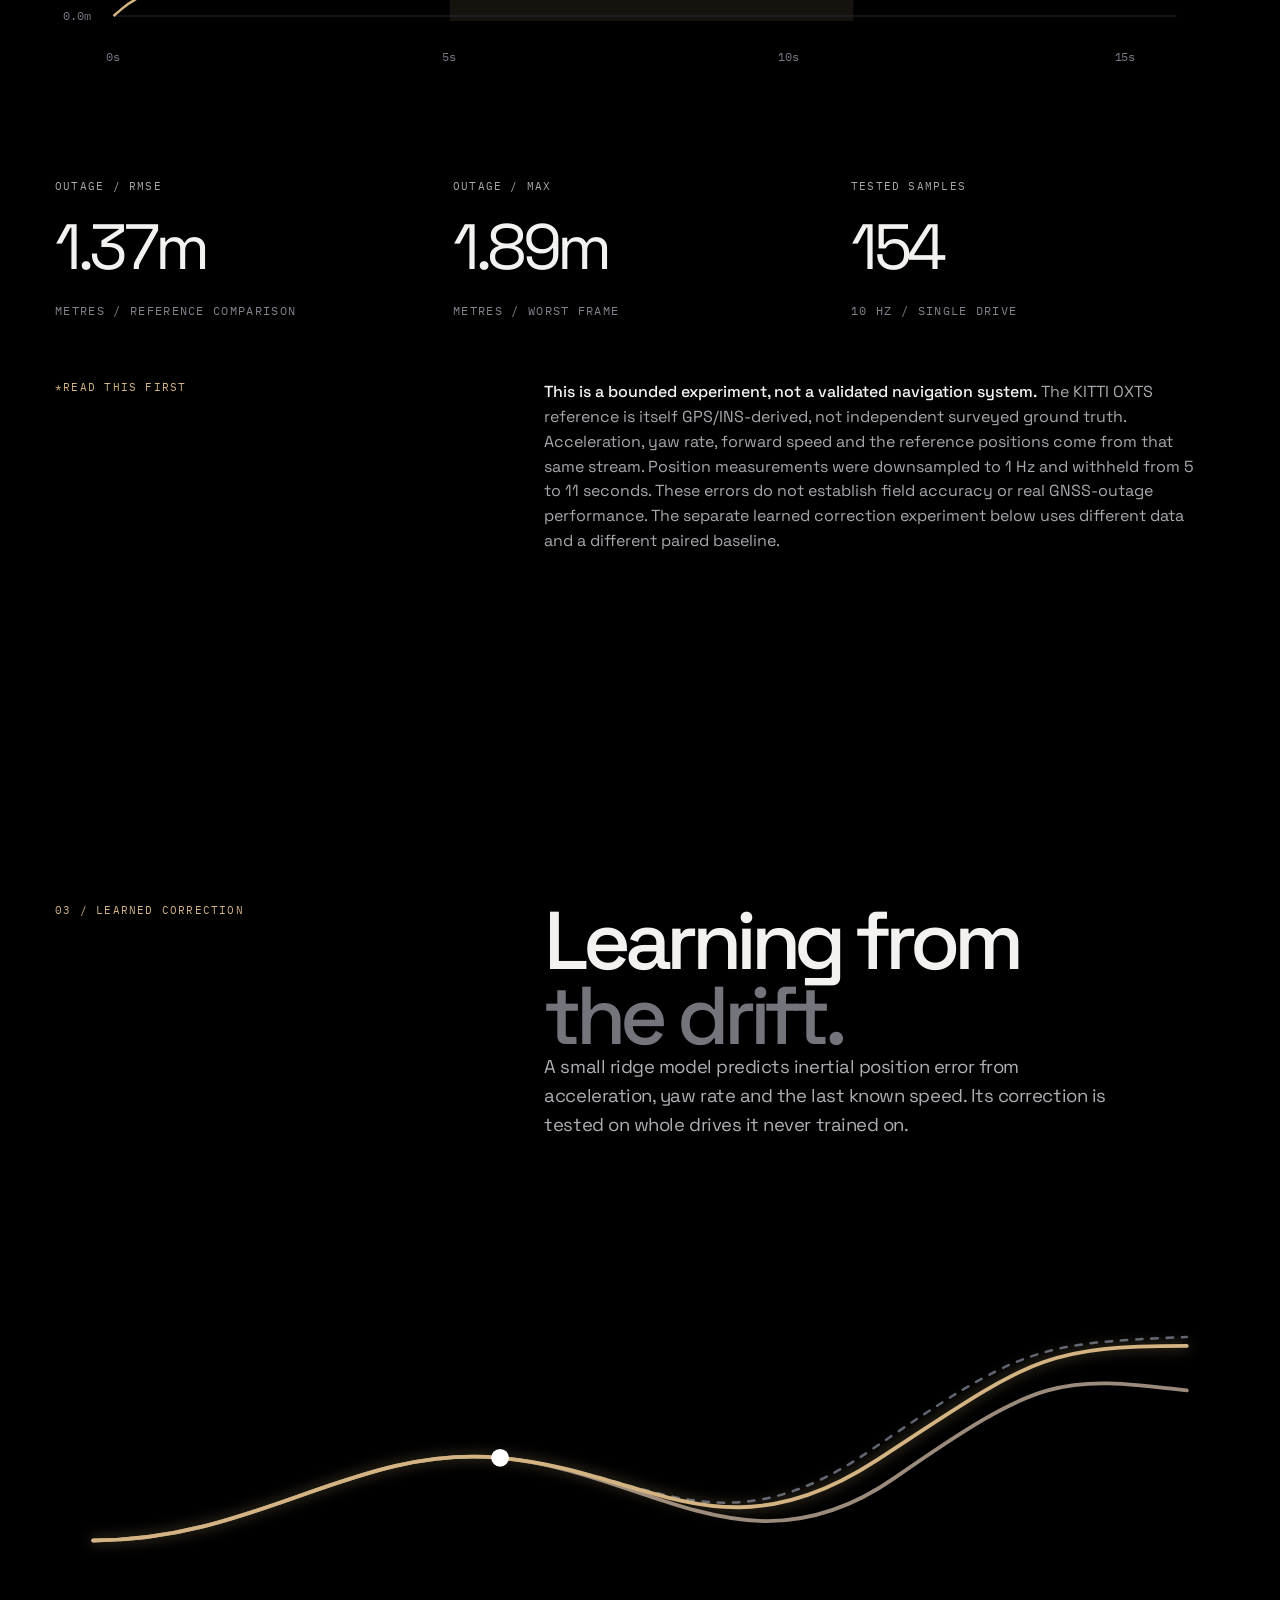
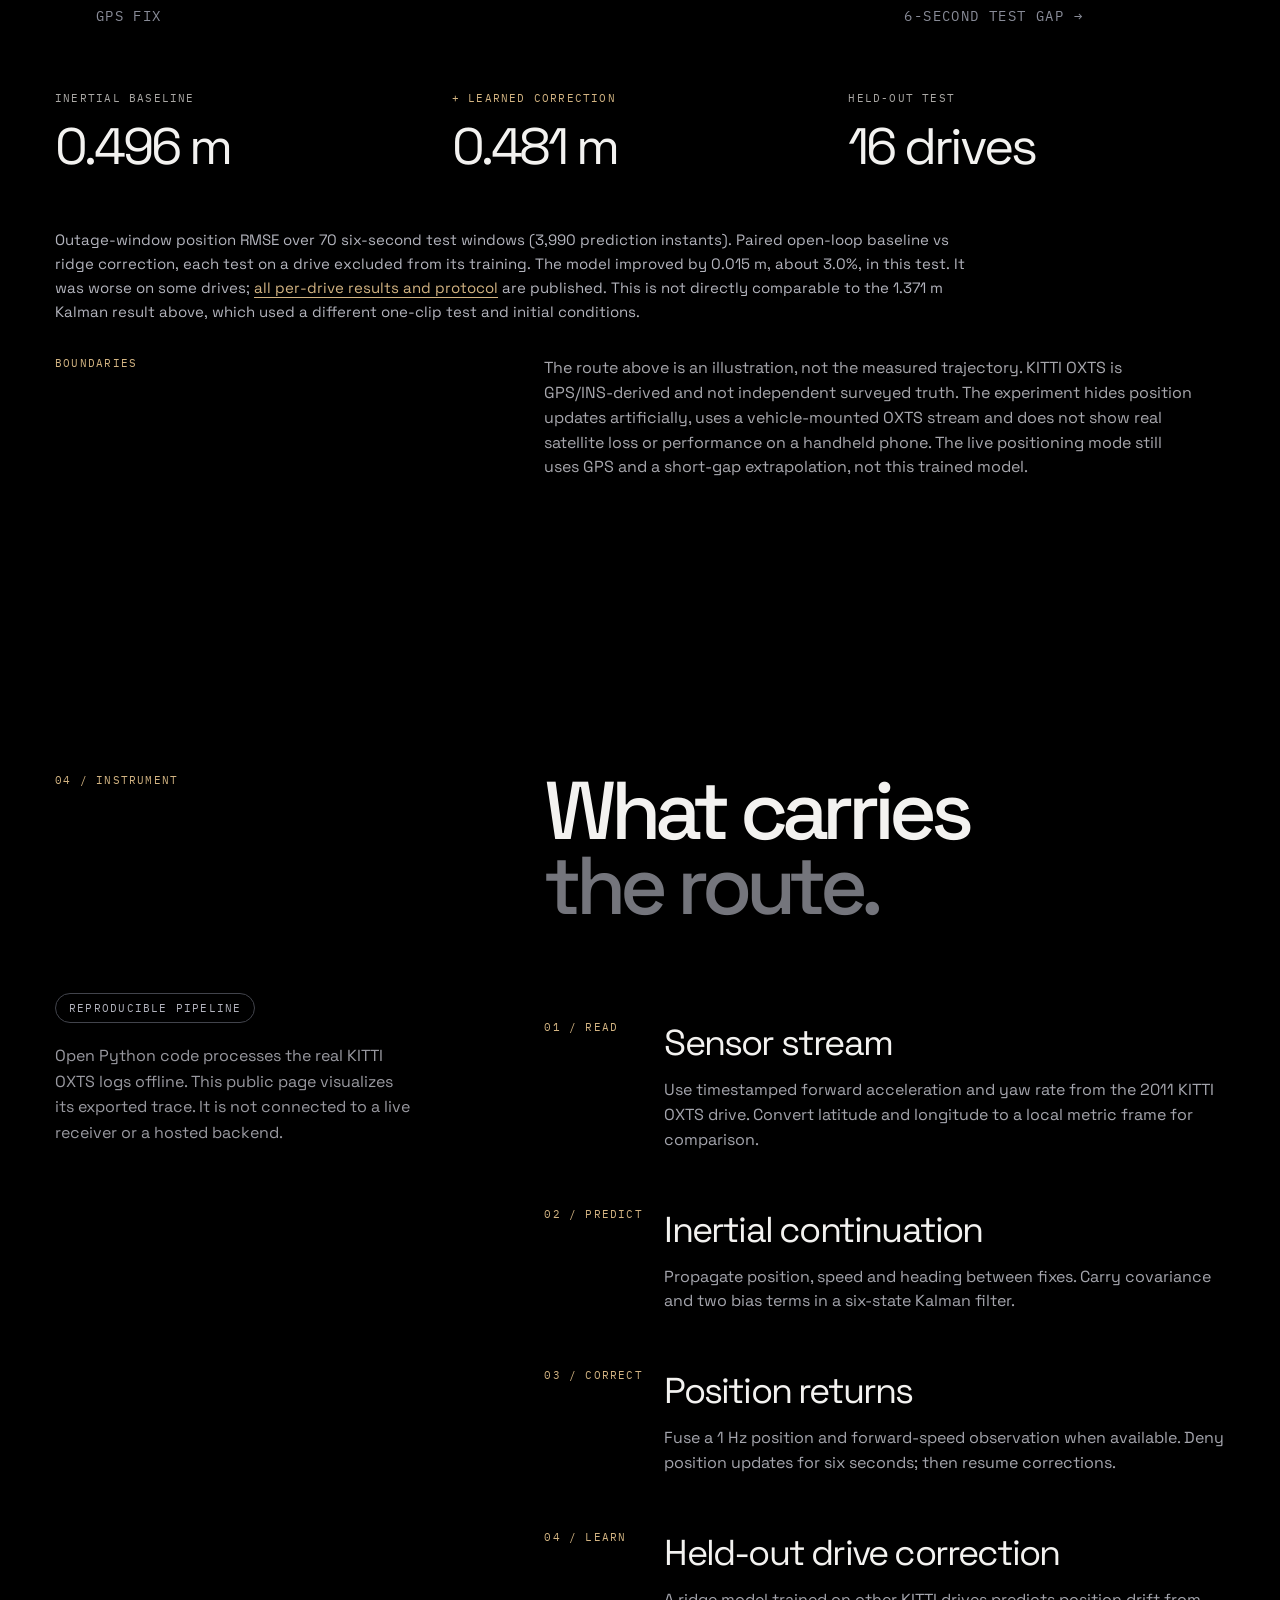
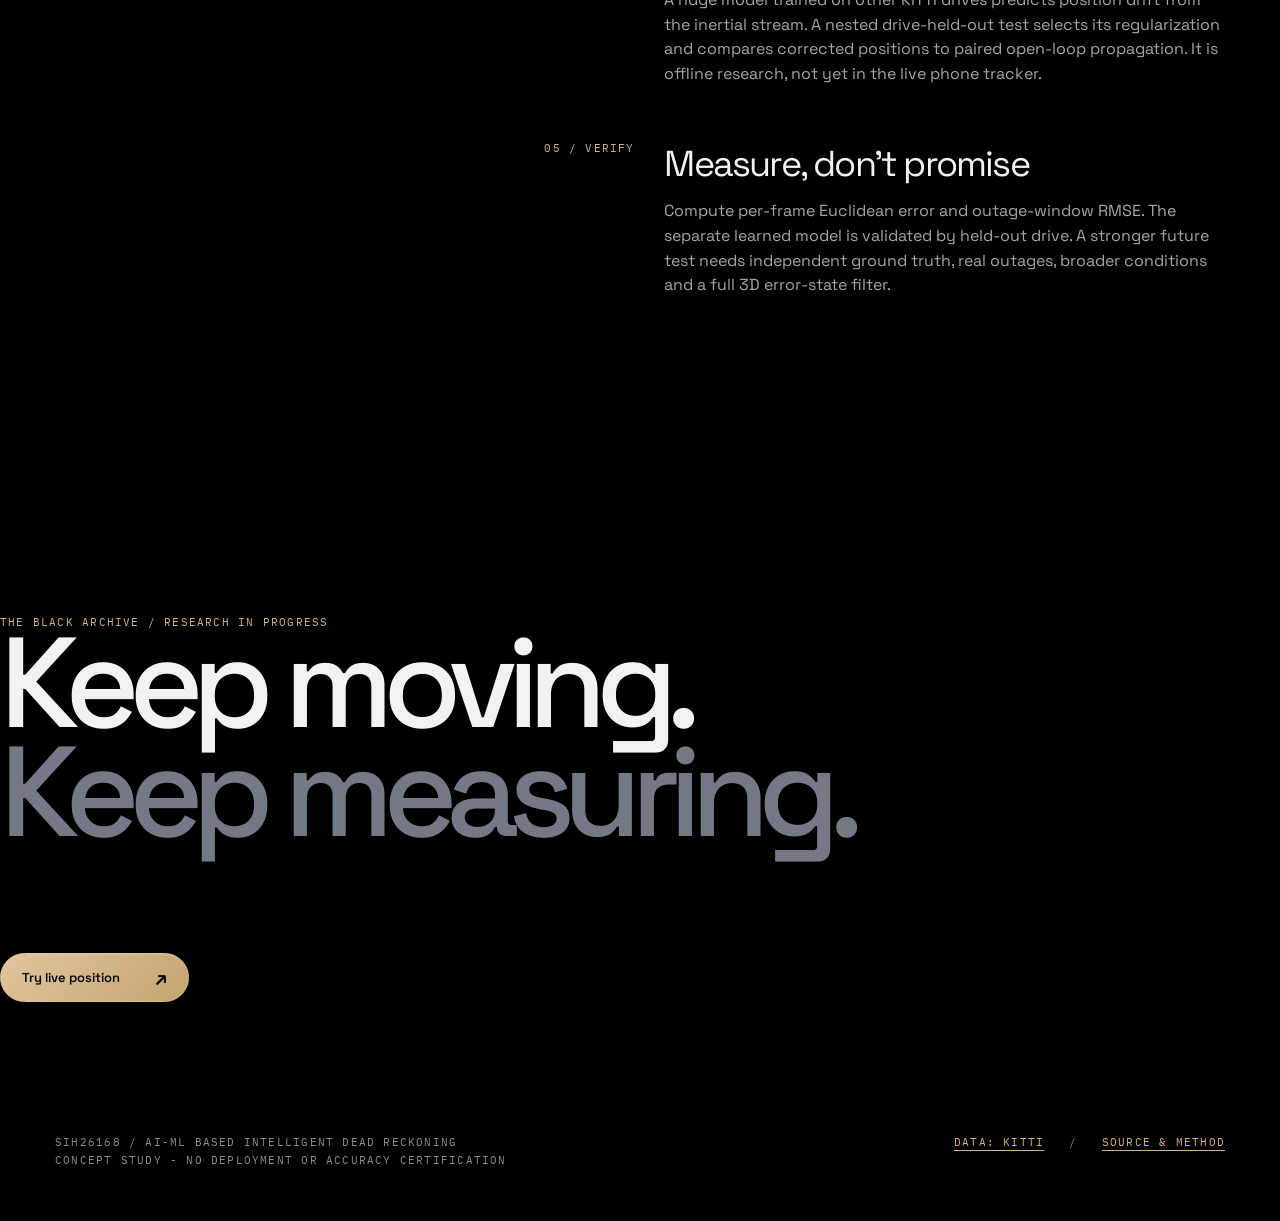
==== commit a49f6885: "v15: mirror warm design in web/index.html" ====
--- a/index.html
+++ b/index.html
@@ -1,9 +1,9 @@
 <!doctype html>
 <html lang="en"><head><meta charset="utf-8"><meta name="viewport" content="width=device-width,initial-scale=1"><meta name="theme-color" content="#000000"><meta name="description" content="The Black Archive: an honest GNSS/INS dead-reckoning experiment measured on public KITTI sensor logs."><title>Black Archive / Continuity</title><link rel="preconnect" href="https://fonts.googleapis.com"><link rel="preconnect" href="https://fonts.gstatic.com" crossorigin><link href="https://fonts.googleapis.com/css2?family=IBM+Plex+Mono:wght@400;500&family=Space+Grotesk:wght@400;500;600;700&display=swap" rel="stylesheet">
 <style>
-:root{--bg:#000;--ink:#f3f2f0;--muted:#aaa8a5;--quiet:#777b85;--accent:#d3b482;--axis:#303137;--margin:clamp(24px,4.3vw,76px);--display:'Space Grotesk',Arial,sans-serif;--mono:'IBM Plex Mono',monospace}*{box-sizing:border-box}html{scroll-behavior:smooth;background:#000}body{margin:0;color:var(--ink);background:var(--bg);font-family:var(--display);-webkit-font-smoothing:antialiased}button,a,input{font:inherit}button{cursor:pointer}a{color:inherit}a:focus-visible,button:focus-visible,input:focus-visible{outline:2px solid var(--accent);outline-offset:4px}::selection{background:#d3b482;color:#000}.mono{font-family:var(--mono);font-size:11px;letter-spacing:.11em;text-transform:uppercase}.muted{color:var(--muted)}.accent{color:var(--accent)}.wrap{max-width:1600px;margin:auto;padding-inline:var(--margin)}.header{height:88px;display:flex;justify-content:space-between;align-items:center;gap:20px;position:relative;z-index:30}.mark{font-weight:700;text-decoration:none;display:flex;align-items:center;gap:12px;font-size:16px;letter-spacing:-.03em}.brand-icon{height:27px;width:27px;display:inline-flex;align-items:center;justify-content:center}.brand-icon svg{width:100%;height:100%}.header-right{display:flex;gap:24px;align-items:center}.version{white-space:nowrap;color:#8e9098}.nav{display:flex;padding:4px;gap:2px;border:1px solid #303039;border-radius:999px;background:#11100e;position:relative;isolation:isolate}.nav a{position:relative;padding:10px 15px;text-decoration:none;font-size:12px;color:#aaaab2;transition:color .22s;white-space:nowrap}.nav a:hover,.nav a.active{color:#fff}.nav-indicator{position:absolute;z-index:-1;left:4px;top:4px;bottom:4px;background:#343029;border-radius:999px;transition:transform .48s cubic-bezier(.22,1,.36,1),width .48s cubic-bezier(.22,1,.36,1)}main{overflow:hidden}.hero{min-height:min(790px,calc(100svh - 88px));min-height:max(650px,calc(100svh - 88px));display:grid;grid-template-columns:5fr 8fr;align-items:center;position:relative}.hero-copy{z-index:2;padding:24px 0 86px}.eyebrow{color:var(--accent);display:flex;gap:15px;align-items:center}.eyebrow:before{content:'';width:34px;height:1px;background:var(--accent)}h1,h2,h3,p{margin-top:0}h1{font-size:clamp(69px,8.4vw,150px);line-height:.83;letter-spacing:-.083em;font-weight:500;margin:36px 0 32px}h1 span{display:block}h1 .outline{color:transparent;-webkit-text-stroke:1px #a5a8b0}.hero-description{font-size:clamp(16px,1.4vw,20px);line-height:1.5;color:#b3b2b5;max-width:390px;letter-spacing:-.025em;margin-bottom:34px}.cta{border:1px solid #d3b482;border-radius:999px;background:var(--accent);padding:15px 21px;color:#08090e;display:inline-flex;gap:35px;align-items:center;text-decoration:none;font-size:13px;font-weight:600;position:relative;transition:transform .25s,background .25s}.cta:before{content:'';position:absolute;inset:9px 15px -18px;background:var(--accent);filter:blur(19px);opacity:.2;z-index:-1}.cta:hover{transform:translateY(-3px);background:#e4cda5}.cta span{font-size:20px;line-height:.7}.hero-visual{position:relative;min-height:620px;margin-right:calc(-1*var(--margin));display:flex;align-items:center;justify-content:center}.hero-visual:before{content:'';position:absolute;width:80%;aspect-ratio:1;border-radius:50%;background:radial-gradient(circle,rgba(130,109,77,.12),rgba(0,0,0,0) 67%);filter:blur(35px)}.orb{width:min(760px,105%);height:auto;overflow:visible;position:relative;filter:drop-shadow(0 0 28px rgba(211,180,130,.14))}.orb .contour{fill:none;stroke:#363943;stroke-width:.7}.orb .brightline{fill:none;stroke:var(--accent);stroke-width:2;stroke-linecap:round;stroke-linejoin:round;stroke-dasharray:2400;stroke-dashoffset:2400;animation:draw 1.4s .1s cubic-bezier(.22,1,.36,1) forwards}.orb .tiny{fill:#b3c4ff}.orb .thin{fill:none;stroke:#656c85;stroke-width:.8}.orb .noise{fill:#adb8df;opacity:.36}.hero-index{position:absolute;right:var(--margin);bottom:32px;color:#777987}.hero-meta{position:absolute;bottom:35px;left:var(--margin);color:#83838d}.section{padding-top:clamp(110px,13vw,210px);padding-bottom:clamp(110px,13vw,210px)}.section-head{display:grid;grid-template-columns:5fr 8fr;gap:5vw;align-items:start;margin-bottom:70px}.section-kicker{color:var(--accent)}.section-title{font-size:clamp(49px,6.4vw,105px);line-height:.92;letter-spacing:-.075em;font-weight:500;max-width:900px;margin:0}.section-title em{font-style:normal;color:#74757c}.support{max-width:570px;color:#adadb3;font-size:clamp(16px,1.45vw,21px);line-height:1.55;letter-spacing:-.025em}.section-copy{grid-column:2}.lab{background:linear-gradient(#000,#08090b 65%,#000)}.lab-main{position:relative;min-height:590px;padding:24px 0 0}.lab-meta{display:flex;justify-content:space-between;gap:20px;flex-wrap:wrap;color:#9999a2}.lab-art{height:460px;width:100%;display:block;overflow:visible}.axis{stroke:#24262d;stroke-width:1;stroke-dasharray:3 8}.route-truth{stroke:#565b67;stroke-width:2;fill:none;vector-effect:non-scaling-stroke}.route-fused{stroke:var(--accent);stroke-width:3;fill:none;vector-effect:non-scaling-stroke;filter:drop-shadow(0 0 8px rgba(211,180,130,.45))}.route-outage{stroke:#fff;stroke-width:4;fill:none;vector-effect:non-scaling-stroke}.point-current{fill:var(--accent);stroke:#080b16;stroke-width:5;vector-effect:non-scaling-stroke}.scan-line{stroke:#9496a6;stroke-width:1;stroke-dasharray:4 7}.scrubber{display:flex;gap:22px;align-items:center;padding:12px 0 30px}.scrubber label{color:#dedee1;white-space:nowrap}.scrubber input{width:100%;height:24px;accent-color:var(--accent);cursor:ew-resize}.scrubber output{min-width:90px;text-align:right;color:var(--accent)}.legend{display:flex;gap:30px;align-items:center;flex-wrap:wrap;color:#aaaab0}.legend span{display:flex;gap:10px;align-items:center}.legend i{width:19px;height:2px;background:var(--accent);display:block}.legend .white{background:#eee}.legend .grey{background:#666a76}.readouts{display:grid;grid-template-columns:repeat(3,1fr);gap:24px;margin-top:88px}.readout strong{display:block;font-size:clamp(34px,5vw,70px);font-weight:400;letter-spacing:-.07em;margin:11px 0}.readout small{color:#81838d;font-size:12px}.evidence-plot{width:100%;height:420px;display:block;overflow:visible}.chart-line{fill:none;stroke:var(--accent);stroke-width:2.5;vector-effect:non-scaling-stroke}.chart-bg{fill:#12151c}.chart-outage{fill:#4e5475;opacity:.14}.chart-axis{stroke:#282932;stroke-width:1}.evidence-notes{display:grid;grid-template-columns:5fr 8fr;gap:5vw;margin-top:60px}.evidence-notes p{line-height:1.55;color:#a7a7ad;max-width:650px;font-size:16px}.evidence-notes strong{color:#f4f4f4;font-weight:500}.method{padding-top:110px;padding-bottom:160px}.method-layout{display:grid;grid-template-columns:5fr 8fr;gap:5vw}.method-step{padding:27px 0;display:grid;grid-template-columns:100px 1fr;gap:20px;border-top:1px solid #292a30}.method-step:last-child{border-bottom:1px solid #292a30}.method-step h3{font-size:clamp(23px,3vw,36px);font-weight:400;letter-spacing:-.05em;margin:0 0 12px}.method-step p{line-height:1.55;color:#a4a5ad;max-width:600px;margin:0}.method-note{color:#9999a0;line-height:1.6;max-width:360px;margin-top:20px}.finale{padding:130px 0 100px;position:relative}.finale h2{font-size:clamp(70px,10vw,165px);line-height:.85;letter-spacing:-.09em;font-weight:500;max-width:1000px}.finale h2 span{color:#747985}.footer{padding-block:32px 52px;display:flex;justify-content:space-between;gap:20px;color:#8c8c93;line-height:1.6}.footer a{text-underline-offset:4px}.tag{display:inline-flex;border:1px solid #42444c;border-radius:999px;padding:7px 13px;color:#b2b3bd}.skip{position:absolute;left:-999px;top:6px;z-index:50;background:#fff;color:#000;padding:12px}.skip:focus{left:10px}@keyframes draw{to{stroke-dashoffset:0}}@media(max-width:900px){.version{display:none}.hero{grid-template-columns:1fr;min-height:auto}.hero-copy{padding-top:84px;padding-bottom:0}.hero-visual{min-height:550px;margin-top:-36px;margin-left:12vw}.orb{width:min(100%,700px)}.hero-meta{bottom:12px}.hero-index{bottom:12px}.section-head,.evidence-notes,.method-layout{grid-template-columns:1fr}.section-copy{grid-column:1}.section-head{gap:28px;margin-bottom:48px}.section-title{max-width:800px}.method-note{max-width:650px;margin:0 0 30px}.lab-main{min-height:470px}.lab-art{height:330px}}@media(max-width:600px){.header{height:78px;display:block;padding-top:18px}.mark{font-size:14px}.brand-icon{width:22px;height:22px}.header-right{position:absolute;right:var(--margin);top:15px}.nav{position:fixed;bottom:16px;left:14px;right:14px;justify-content:space-around;z-index:80;background:rgba(19,20,24,.95);backdrop-filter:blur(18px);box-shadow:0 7px 35px #000}.nav a{font-size:11px;padding:12px 10px;text-align:center;min-width:58px}.hero-copy{padding-top:65px}.hero h1{font-size:clamp(66px,17vw,96px);margin:25px 0}.hero-description{font-size:16px;max-width:350px}.hero-visual{min-height:420px;margin:-25px -70px 0 0}.orb{width:120%}.hero-meta{bottom:16px}.hero-index{right:calc(var(--margin) + 38px);bottom:16px}.mono{font-size:10px}.section{padding-top:110px;padding-bottom:100px}.section-title{font-size:clamp(47px,13vw,70px)}.lab-main{min-height:380px}.lab-art{height:265px;margin-left:-10%;width:120%}.lab-meta{font-size:9px;gap:8px}.scrubber{gap:12px}.scrubber label{font-size:9px}.scrubber output{min-width:54px;font-size:10px}.legend{gap:13px;font-size:9px}.readouts{grid-template-columns:1fr 1fr;gap:35px 12px;margin-top:55px}.readout strong{font-size:43px}.readout small{font-size:10px}.evidence-plot{height:290px;width:115%;margin-left:-6%}.evidence-notes{margin-top:32px}.method{padding-top:50px}.method-step{grid-template-columns:52px 1fr;gap:12px}.method-step h3{font-size:24px}.method-step p{font-size:14px}.finale{padding:90px 0 130px}.finale h2{font-size:clamp(66px,14vw,95px)}.footer{display:block;padding-bottom:105px;font-size:10px}.footer div{margin-bottom:16px}}@media(prefers-reduced-motion:reduce){*,*:before,*:after{animation-duration:.01ms!important;scroll-behavior:auto!important;transition-duration:.01ms!important}.orb .brightline{stroke-dashoffset:0}}
+:root{--bg:#000;--ink:#f3f2f0;--muted:#aaa8a5;--quiet:#777b85;--accent:#d3b482;--axis:#303137;--margin:clamp(24px,4.3vw,76px);--display:'Space Grotesk',Arial,sans-serif;--mono:'IBM Plex Mono',monospace}*{box-sizing:border-box}html{scroll-behavior:smooth;background:#000}body{margin:0;color:var(--ink);background:var(--bg);font-family:var(--display);-webkit-font-smoothing:antialiased}button,a,input{font:inherit}button{cursor:pointer}a{color:inherit}a:focus-visible,button:focus-visible,input:focus-visible{outline:2px solid var(--accent);outline-offset:4px}::selection{background:#d3b482;color:#000}.mono{font-family:var(--mono);font-size:11px;letter-spacing:.11em;text-transform:uppercase}.muted{color:var(--muted)}.accent{color:var(--accent)}.wrap{max-width:1600px;margin:auto;padding-inline:var(--margin)}.header{height:88px;display:flex;justify-content:space-between;align-items:center;gap:20px;position:relative;z-index:30}.mark{font-weight:700;text-decoration:none;display:flex;align-items:center;gap:12px;font-size:16px;letter-spacing:-.03em}.brand-icon{height:27px;width:27px;display:inline-flex;align-items:center;justify-content:center}.brand-icon svg{width:100%;height:100%}.header-right{display:flex;gap:24px;align-items:center}.version{white-space:nowrap;color:#8e9098}.nav{display:flex;padding:4px;gap:2px;border:1px solid #303039;border-radius:999px;background:#11100e;position:relative;isolation:isolate}.nav a{position:relative;padding:10px 15px;text-decoration:none;font-size:12px;color:#aaaab2;transition:color .22s;white-space:nowrap}.nav a:hover,.nav a.active{color:#fff}.nav-indicator{position:absolute;z-index:-1;left:4px;top:4px;bottom:4px;background:#343029;border-radius:999px;transition:transform .48s cubic-bezier(.22,1,.36,1),width .48s cubic-bezier(.22,1,.36,1)}main{overflow:hidden}.hero{min-height:min(790px,calc(100svh - 88px));min-height:max(650px,calc(100svh - 88px));display:grid;grid-template-columns:5fr 8fr;align-items:center;position:relative}.hero-copy{z-index:2;padding:24px 0 86px}.eyebrow{color:var(--accent);display:flex;gap:15px;align-items:center}.eyebrow:before{content:'';width:34px;height:1px;background:var(--accent)}h1,h2,h3,p{margin-top:0}h1{font-size:clamp(69px,8.4vw,150px);line-height:.83;letter-spacing:-.083em;font-weight:500;margin:36px 0 32px}h1 span{display:block}h1 .outline{color:transparent;-webkit-text-stroke:1px #a5a8b0}.hero-description{font-size:clamp(16px,1.4vw,20px);line-height:1.5;color:#b3b2b5;max-width:390px;letter-spacing:-.025em;margin-bottom:34px}.cta{border:1px solid #d3b482;border-radius:999px;background:var(--accent);padding:15px 21px;color:#08090e;display:inline-flex;gap:35px;align-items:center;text-decoration:none;font-size:13px;font-weight:600;position:relative;transition:transform .25s,background .25s}.cta:before{content:'';position:absolute;inset:9px 15px -18px;background:var(--accent);filter:blur(19px);opacity:.2;z-index:-1}.cta:hover{transform:translateY(-3px);background:#e4cda5}.cta span{font-size:20px;line-height:.7}.hero-visual{position:relative;min-height:620px;margin-right:calc(-1*var(--margin));display:flex;align-items:center;justify-content:center}.hero-visual:before{content:'';position:absolute;width:80%;aspect-ratio:1;border-radius:50%;background:radial-gradient(circle,rgba(130,109,77,.12),rgba(0,0,0,0) 67%);filter:blur(35px)}.orb{width:min(760px,105%);height:auto;overflow:visible;position:relative;filter:drop-shadow(0 0 28px rgba(211,180,130,.14))}.orb .contour{fill:none;stroke:#363943;stroke-width:.7}.orb .brightline{fill:none;stroke:var(--accent);stroke-width:2;stroke-linecap:round;stroke-linejoin:round;stroke-dasharray:2400;stroke-dashoffset:2400;animation:draw 1.4s .1s cubic-bezier(.22,1,.36,1) forwards}.orb .tiny{fill:#dbc39c}.orb .thin{fill:none;stroke:#656c85;stroke-width:.8}.orb .noise{fill:#c9b18c;opacity:.36}.hero-index{position:absolute;right:var(--margin);bottom:32px;color:#777987}.hero-meta{position:absolute;bottom:35px;left:var(--margin);color:#83838d}.section{padding-top:clamp(110px,13vw,210px);padding-bottom:clamp(110px,13vw,210px)}.section-head{display:grid;grid-template-columns:5fr 8fr;gap:5vw;align-items:start;margin-bottom:70px}.section-kicker{color:var(--accent)}.section-title{font-size:clamp(49px,6.4vw,105px);line-height:.92;letter-spacing:-.075em;font-weight:500;max-width:900px;margin:0}.section-title em{font-style:normal;color:#74757c}.support{max-width:570px;color:#adadb3;font-size:clamp(16px,1.45vw,21px);line-height:1.55;letter-spacing:-.025em}.section-copy{grid-column:2}.lab{background:#000}.lab-main{position:relative;min-height:590px;padding:24px 0 0}.lab-meta{display:flex;justify-content:space-between;gap:20px;flex-wrap:wrap;color:#9999a2}.lab-art{height:460px;width:100%;display:block;overflow:visible}.axis{stroke:#24262d;stroke-width:1;stroke-dasharray:3 8}.route-truth{stroke:#565b67;stroke-width:2;fill:none;vector-effect:non-scaling-stroke}.route-fused{stroke:var(--accent);stroke-width:3;fill:none;vector-effect:non-scaling-stroke;filter:drop-shadow(0 0 8px rgba(211,180,130,.45))}.route-outage{stroke:#fff;stroke-width:4;fill:none;vector-effect:non-scaling-stroke}.point-current{fill:var(--accent);stroke:#080b16;stroke-width:5;vector-effect:non-scaling-stroke}.scan-line{stroke:#9496a6;stroke-width:1;stroke-dasharray:4 7}.scrubber{display:flex;gap:22px;align-items:center;padding:12px 0 30px}.scrubber label{color:#dedee1;white-space:nowrap}.scrubber input{width:100%;height:24px;accent-color:var(--accent);cursor:ew-resize}.scrubber output{min-width:90px;text-align:right;color:var(--accent)}.legend{display:flex;gap:30px;align-items:center;flex-wrap:wrap;color:#aaaab0}.legend span{display:flex;gap:10px;align-items:center}.legend i{width:19px;height:2px;background:var(--accent);display:block}.legend .white{background:#eee}.legend .grey{background:#666a76}.readouts{display:grid;grid-template-columns:repeat(3,1fr);gap:24px;margin-top:88px}.readout strong{display:block;font-size:clamp(34px,5vw,70px);font-weight:400;letter-spacing:-.07em;margin:11px 0}.readout small{color:#81838d;font-size:12px}.evidence-plot{width:100%;height:420px;display:block;overflow:visible}.chart-line{fill:none;stroke:var(--accent);stroke-width:2.5;vector-effect:non-scaling-stroke}.chart-bg{fill:#12151c}.chart-outage{fill:#9d835a;opacity:.14}.chart-axis{stroke:#282932;stroke-width:1}.evidence-notes{display:grid;grid-template-columns:5fr 8fr;gap:5vw;margin-top:60px}.evidence-notes p{line-height:1.55;color:#a7a7ad;max-width:650px;font-size:16px}.evidence-notes strong{color:#f4f4f4;font-weight:500}.method{padding-top:110px;padding-bottom:160px}.method-layout{display:grid;grid-template-columns:5fr 8fr;gap:5vw}.method-step{padding:27px 0;display:grid;grid-template-columns:100px 1fr;gap:20px;border-top:1px solid #292a30}.method-step:last-child{border-bottom:1px solid #292a30}.method-step h3{font-size:clamp(23px,3vw,36px);font-weight:400;letter-spacing:-.05em;margin:0 0 12px}.method-step p{line-height:1.55;color:#a4a5ad;max-width:600px;margin:0}.method-note{color:#9999a0;line-height:1.6;max-width:360px;margin-top:20px}.finale{padding:130px 0 100px;position:relative}.finale h2{font-size:clamp(70px,10vw,165px);line-height:.85;letter-spacing:-.09em;font-weight:500;max-width:1000px}.finale h2 span{color:#747985}.footer{padding-block:32px 52px;display:flex;justify-content:space-between;gap:20px;color:#8c8c93;line-height:1.6}.footer a{text-underline-offset:4px}.tag{display:inline-flex;border:1px solid #42444c;border-radius:999px;padding:7px 13px;color:#b2b3bd}.skip{position:absolute;left:-999px;top:6px;z-index:50;background:#fff;color:#000;padding:12px}.skip:focus{left:10px}@keyframes draw{to{stroke-dashoffset:0}}@media(max-width:900px){.version{display:none}.hero{grid-template-columns:1fr;min-height:auto}.hero-copy{padding-top:84px;padding-bottom:0}.hero-visual{min-height:550px;margin-top:-36px;margin-left:12vw}.orb{width:min(100%,700px)}.hero-meta{bottom:12px}.hero-index{bottom:12px}.section-head,.evidence-notes,.method-layout{grid-template-columns:1fr}.section-copy{grid-column:1}.section-head{gap:28px;margin-bottom:48px}.section-title{max-width:800px}.method-note{max-width:650px;margin:0 0 30px}.lab-main{min-height:470px}.lab-art{height:330px}}@media(max-width:600px){.header{height:78px;display:block;padding-top:18px}.mark{font-size:14px}.brand-icon{width:22px;height:22px}.header-right{position:absolute;right:var(--margin);top:15px}.nav{position:fixed;bottom:16px;left:14px;right:14px;justify-content:space-around;z-index:80;background:rgba(19,20,24,.95);backdrop-filter:blur(18px);box-shadow:0 7px 35px #000}.nav a{font-size:11px;padding:12px 10px;text-align:center;min-width:58px}.hero-copy{padding-top:65px}.hero h1{font-size:clamp(66px,17vw,96px);margin:25px 0}.hero-description{font-size:16px;max-width:350px}.hero-visual{min-height:420px;margin:-25px -70px 0 0}.orb{width:120%}.hero-meta{bottom:16px}.hero-index{right:calc(var(--margin) + 38px);bottom:16px}.mono{font-size:10px}.section{padding-top:110px;padding-bottom:100px}.section-title{font-size:clamp(47px,13vw,70px)}.lab-main{min-height:380px}.lab-art{height:265px;margin-left:-10%;width:120%}.lab-meta{font-size:9px;gap:8px}.scrubber{gap:12px}.scrubber label{font-size:9px}.scrubber output{min-width:54px;font-size:10px}.legend{gap:13px;font-size:9px}.readouts{grid-template-columns:1fr 1fr;gap:35px 12px;margin-top:55px}.readout strong{font-size:43px}.readout small{font-size:10px}.evidence-plot{height:290px;width:115%;margin-left:-6%}.evidence-notes{margin-top:32px}.method{padding-top:50px}.method-step{grid-template-columns:52px 1fr;gap:12px}.method-step h3{font-size:24px}.method-step p{font-size:14px}.finale{padding:90px 0 130px}.finale h2{font-size:clamp(66px,14vw,95px)}.footer{display:block;padding-bottom:105px;font-size:10px}.footer div{margin-bottom:16px}}@media(prefers-reduced-motion:reduce){*,*:before,*:after{animation-duration:.01ms!important;scroll-behavior:auto!important;transition-duration:.01ms!important}.orb .brightline{stroke-dashoffset:0}}
 .simple-route{filter:drop-shadow(0 0 25px rgba(211,180,130,.10))}.simple-under{fill:none;stroke:#243047;stroke-width:21;stroke-linecap:round;opacity:.55;filter:blur(12px)}.simple-line,.simple-gap{fill:none;stroke-linecap:round;stroke-linejoin:round}.simple-line{stroke:#d3b482;stroke-width:4;filter:drop-shadow(0 0 5px rgba(211,180,130,.45))}.simple-gap{stroke:#fff;stroke-width:6}.simple-fix{fill:#000;stroke:#fff;stroke-width:3}.simple-label,.simple-key{fill:#9599a7;font:10px var(--mono);letter-spacing:.09em}.simple-key{fill:#b6b9c3}@media(max-width:600px){.simple-label,.simple-key{font-size:13px}}
-.learned{background:linear-gradient(#000,#08090d 55%,#000)}.learned-panel{padding:20px 0;background:transparent}.learned-route svg{width:100%;height:auto;overflow:visible}.learned-route path{fill:none;stroke-linecap:round;stroke-linejoin:round}.learned-route .learning-ghost{stroke:#5d6372;stroke-width:2;stroke-dasharray:5 7}.learned-route .learning-base{stroke:#b7a493;stroke-width:3;opacity:.85}.learned-route .learning-corrected{stroke:var(--accent);stroke-width:3;filter:drop-shadow(0 0 5px #d3b48288)}.learned-route text{font:11px var(--mono);letter-spacing:.1em;fill:#898c98}.learned-stats{display:grid;grid-template-columns:repeat(3,1fr);padding:26px 0 4px;gap:20px}.learned-stats strong{display:block;font-size:clamp(30px,4vw,58px);font-weight:400;letter-spacing:-.06em;margin-top:7px}.learned-caption{line-height:1.6;color:#b3b4bd;font-size:15px;max-width:920px;margin:25px 0 0}.learned-caption a{color:#bdc8f2;text-underline-offset:4px}.learned .evidence-notes{margin-top:32px}@media(max-width:600px){.learned-panel{padding:10px 0}.learned-stats{grid-template-columns:1fr 1fr;gap:22px 8px}.learned-stats strong{font-size:33px}.learned-stats .mono{font-size:8px}.learned-caption{font-size:13px}.learned-route text{font-size:16px}}
+.learned{background:#000}.learned-panel{padding:20px 0;background:transparent}.learned-route svg{width:100%;height:auto;overflow:visible}.learned-route path{fill:none;stroke-linecap:round;stroke-linejoin:round}.learned-route .learning-ghost{stroke:#5d6372;stroke-width:2;stroke-dasharray:5 7}.learned-route .learning-base{stroke:#b7a493;stroke-width:3;opacity:.85}.learned-route .learning-corrected{stroke:var(--accent);stroke-width:3;filter:drop-shadow(0 0 5px #d3b48288)}.learned-route text{font:11px var(--mono);letter-spacing:.1em;fill:#898c98}.learned-stats{display:grid;grid-template-columns:repeat(3,1fr);padding:26px 0 4px;gap:20px}.learned-stats strong{display:block;font-size:clamp(30px,4vw,58px);font-weight:400;letter-spacing:-.06em;margin-top:7px}.learned-caption{line-height:1.6;color:#b3b4bd;font-size:15px;max-width:920px;margin:25px 0 0}.learned-caption a{color:#dbc39c;text-underline-offset:4px}.learned .evidence-notes{margin-top:32px}@media(max-width:600px){.learned-panel{padding:10px 0}.learned-stats{grid-template-columns:1fr 1fr;gap:22px 8px}.learned-stats strong{font-size:33px}.learned-stats .mono{font-size:8px}.learned-caption{font-size:13px}.learned-route text{font-size:16px}}
 
 /* Warm metal accent and selected satellite concept. */
 .object-visual:before{display:none}.hero-object{width:94%;max-width:none;height:auto;display:block;position:relative;mix-blend-mode:screen;transform:translateX(1%)}.cta{border-color:#ddc49c;background:linear-gradient(135deg,#e0c69e,#c6a36f);box-shadow:inset 0 1px 0 #f4e3c433;transition:transform .4s cubic-bezier(.22,1,.36,1),background .4s,box-shadow .4s}.cta:hover{background:#e2cda9;box-shadow:0 0 26px #d3b48220}.cta:active{transform:translateY(0) scale(.98)}.nav{border-color:#38332b;background:#100f0c}.nav-indicator{background:#393127}.nav a.active{color:#f1ddbc}.learned a,.evidence-notes a,.footer a{color:var(--accent);text-underline-offset:4px}.orb{filter:none}.method-step,.method-step:last-child{border:0}.learned-panel{background:transparent!important;border:0!important}.hero-description{color:#b7b3ac}
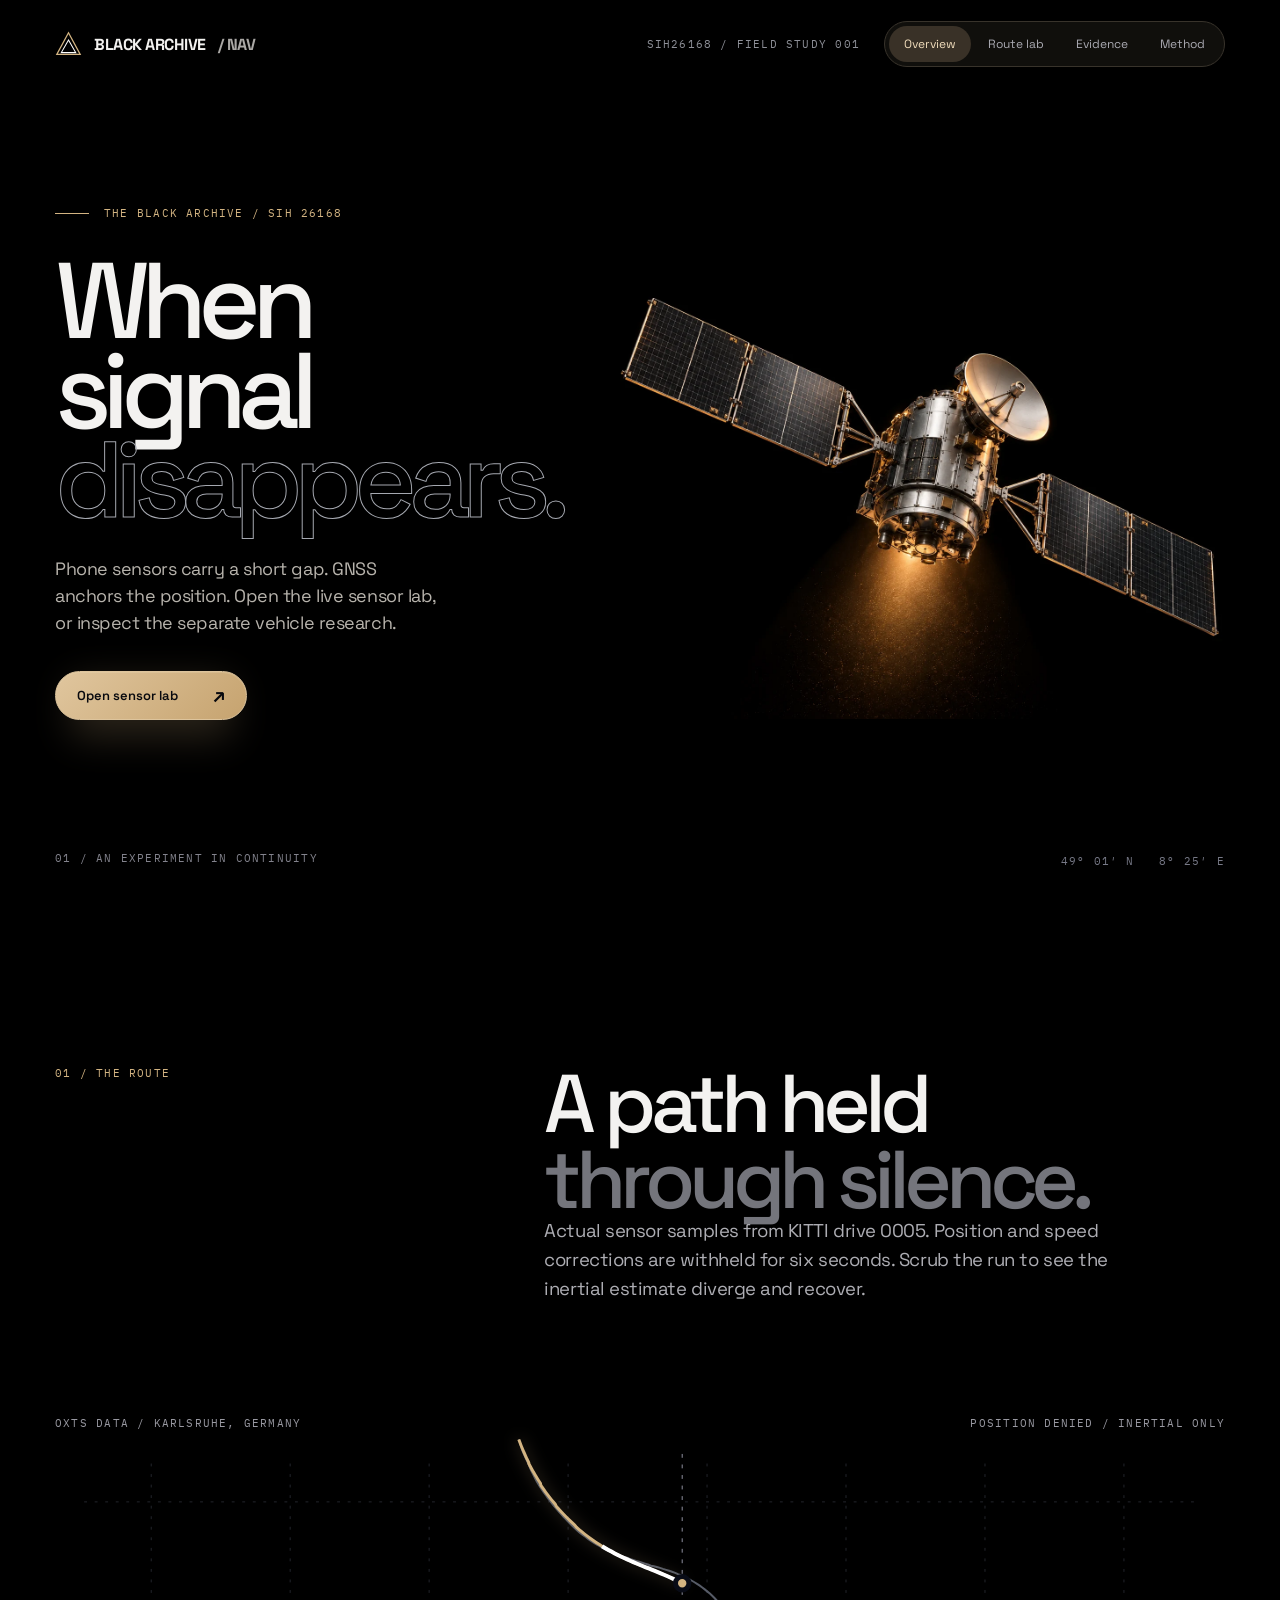
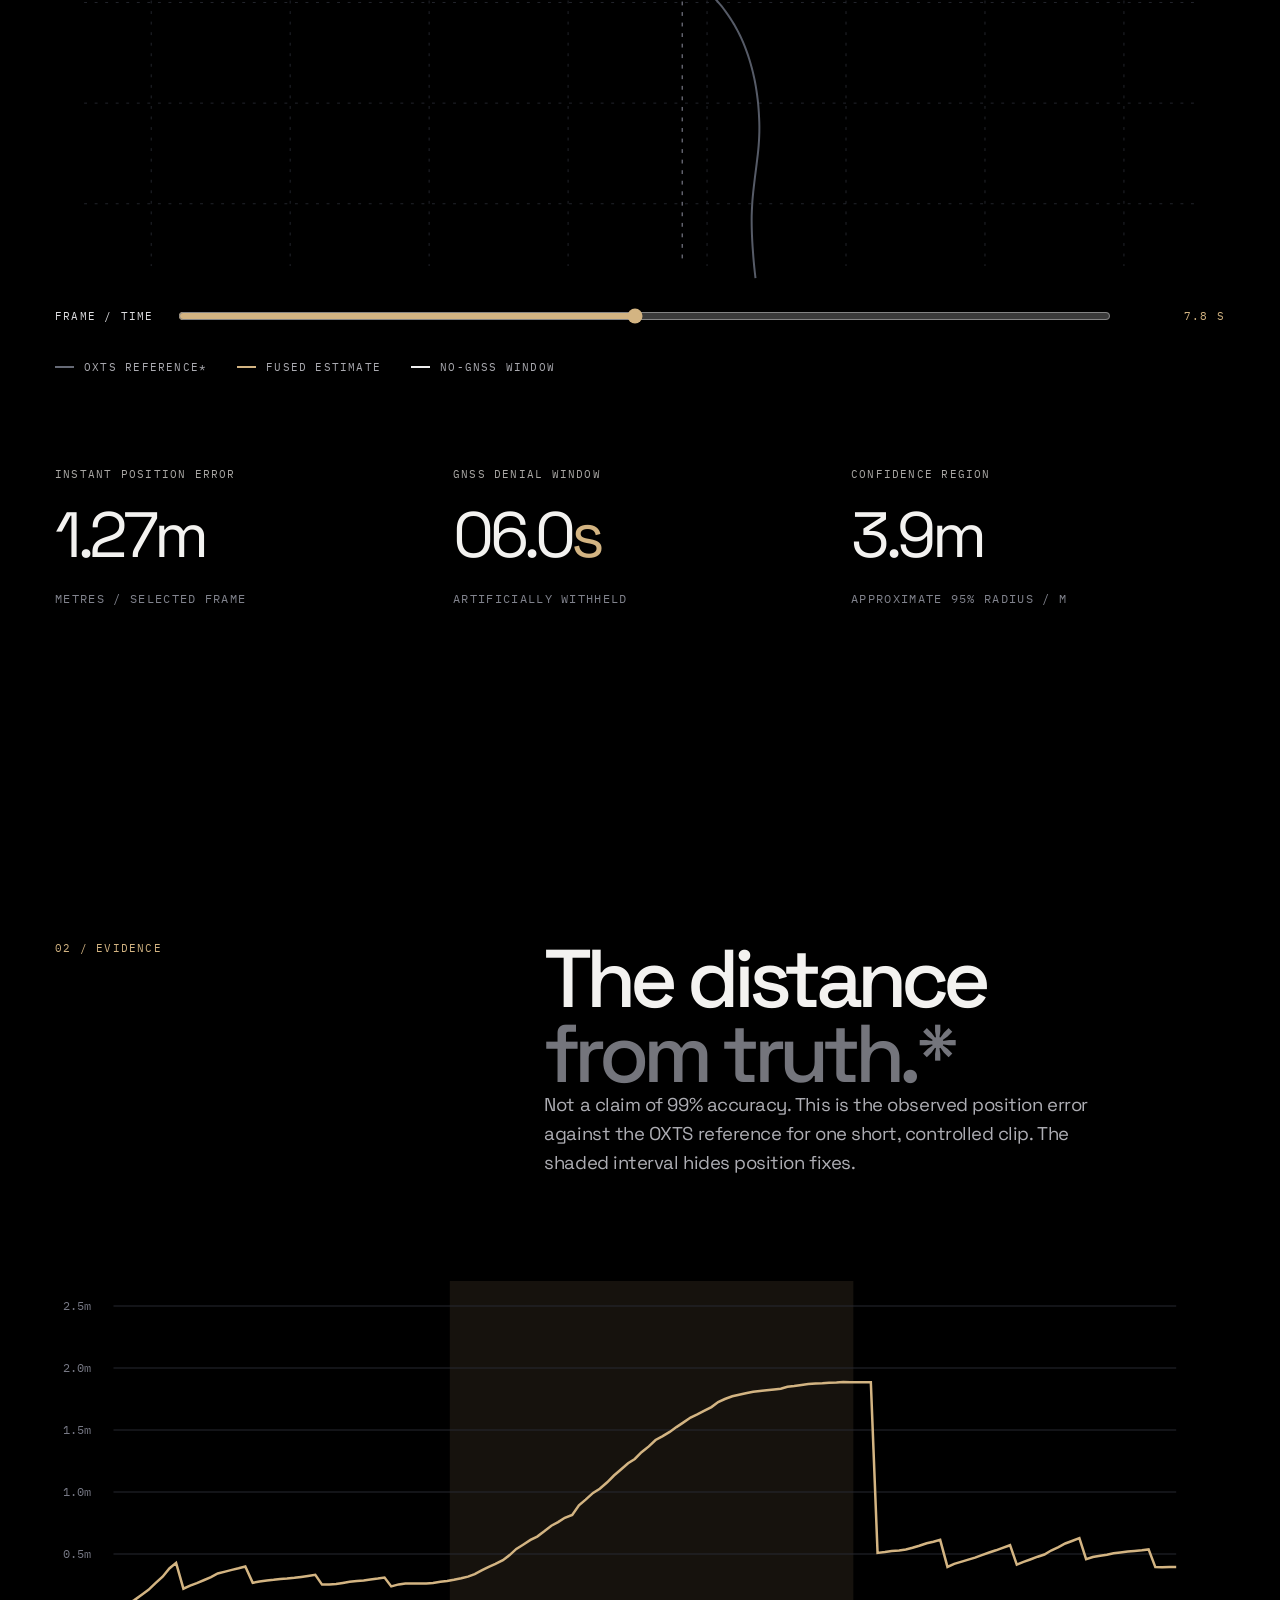
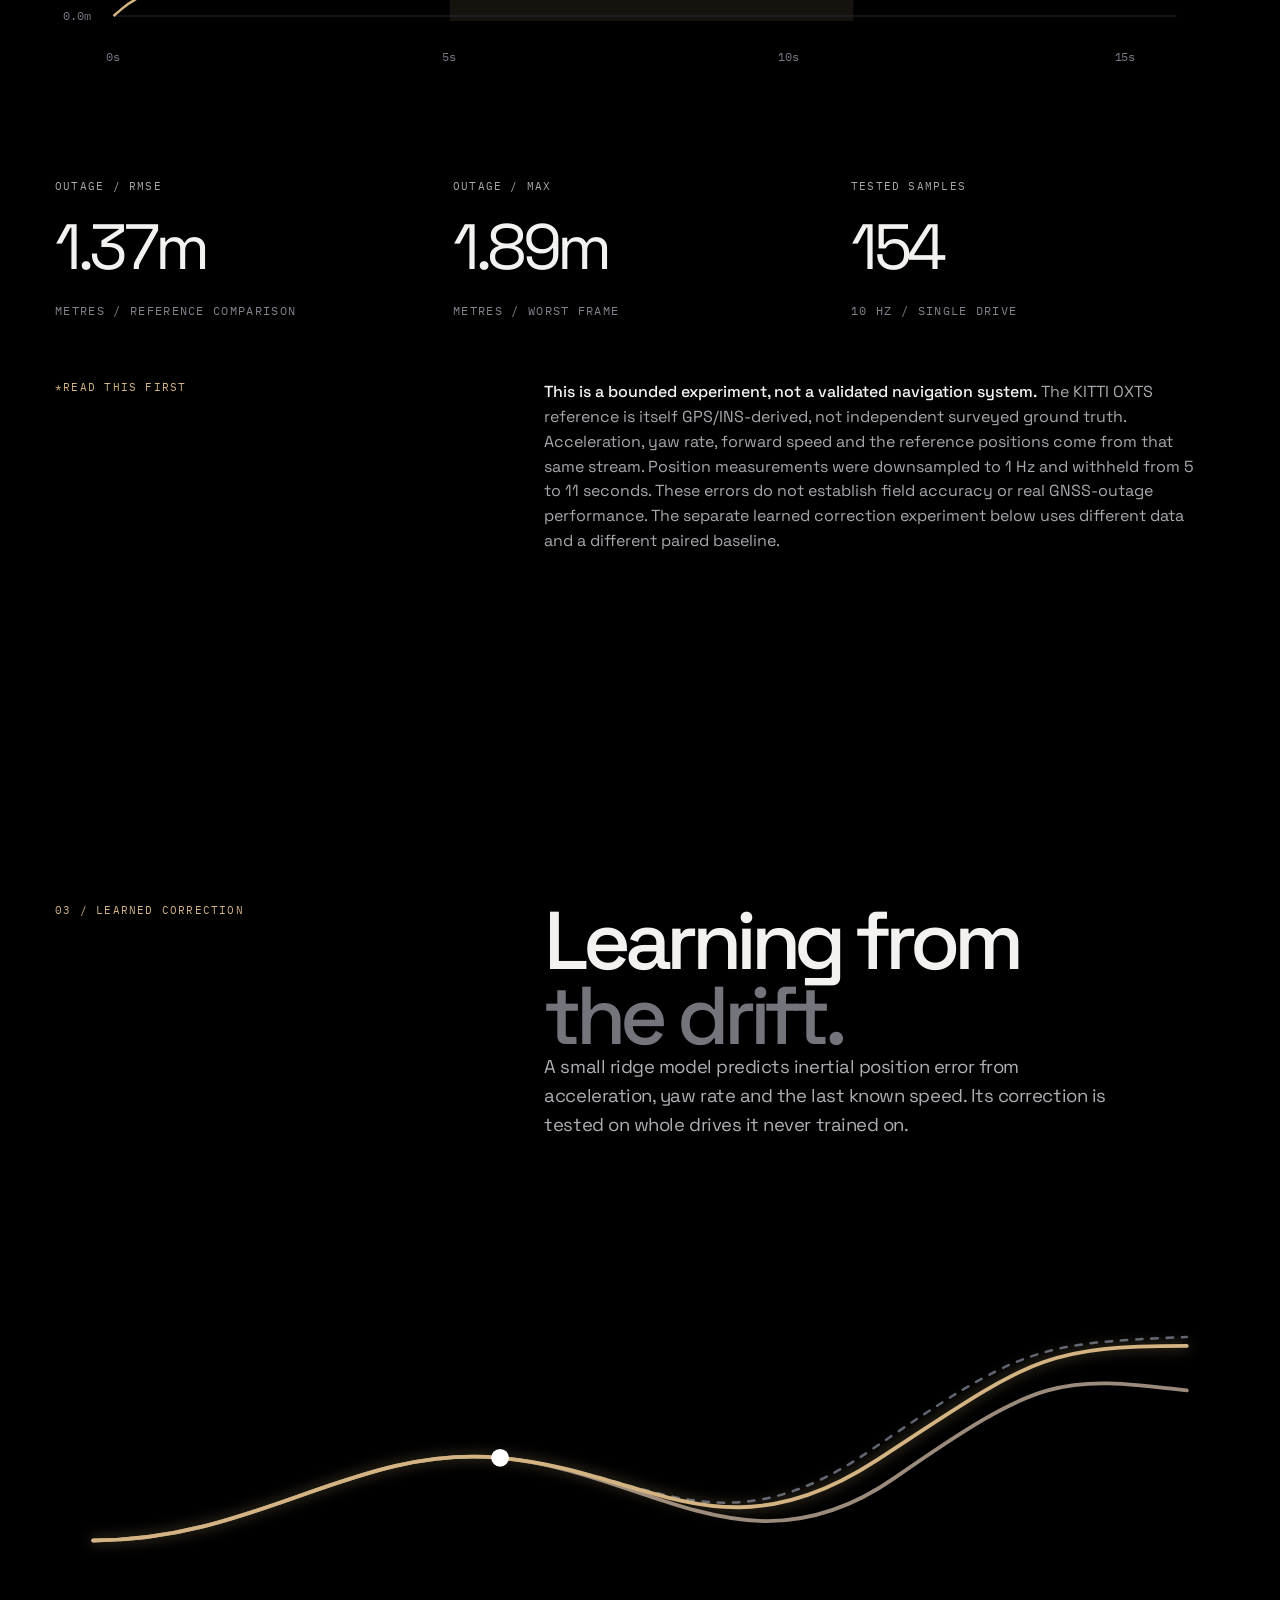
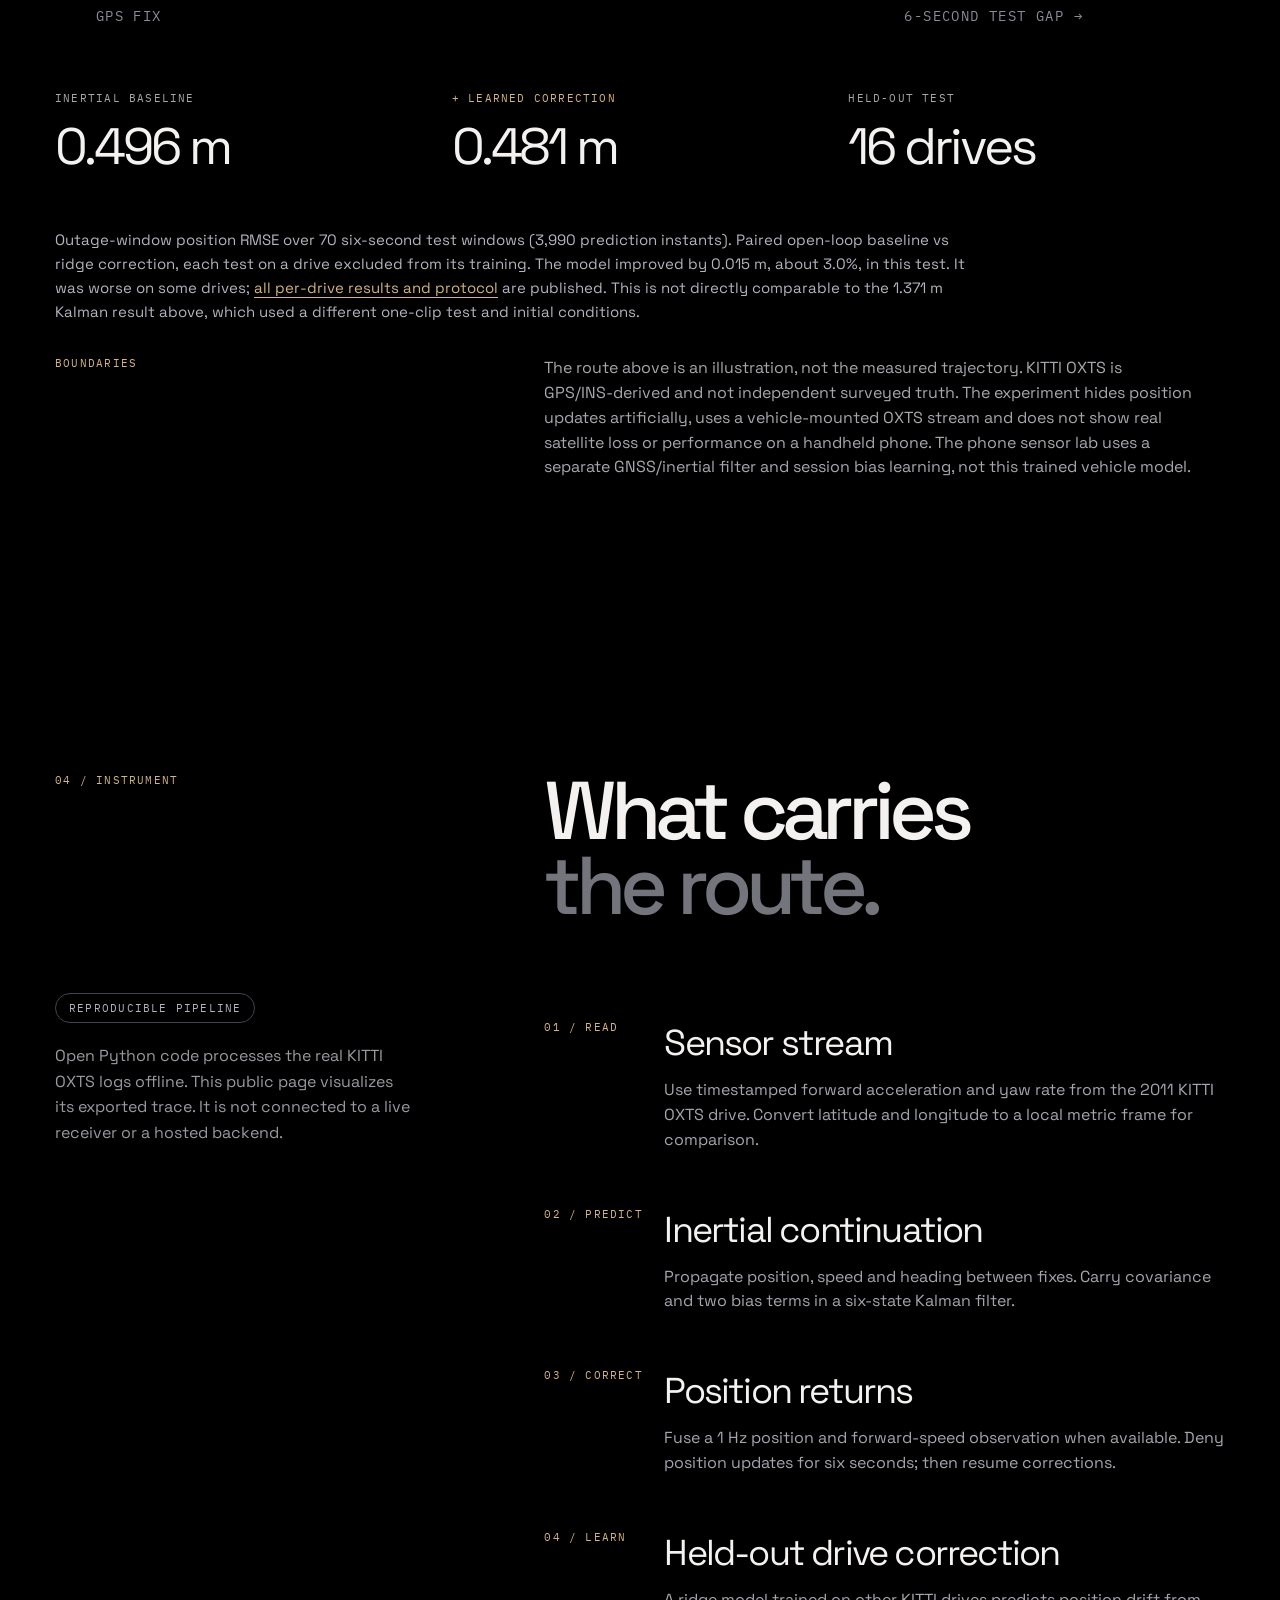
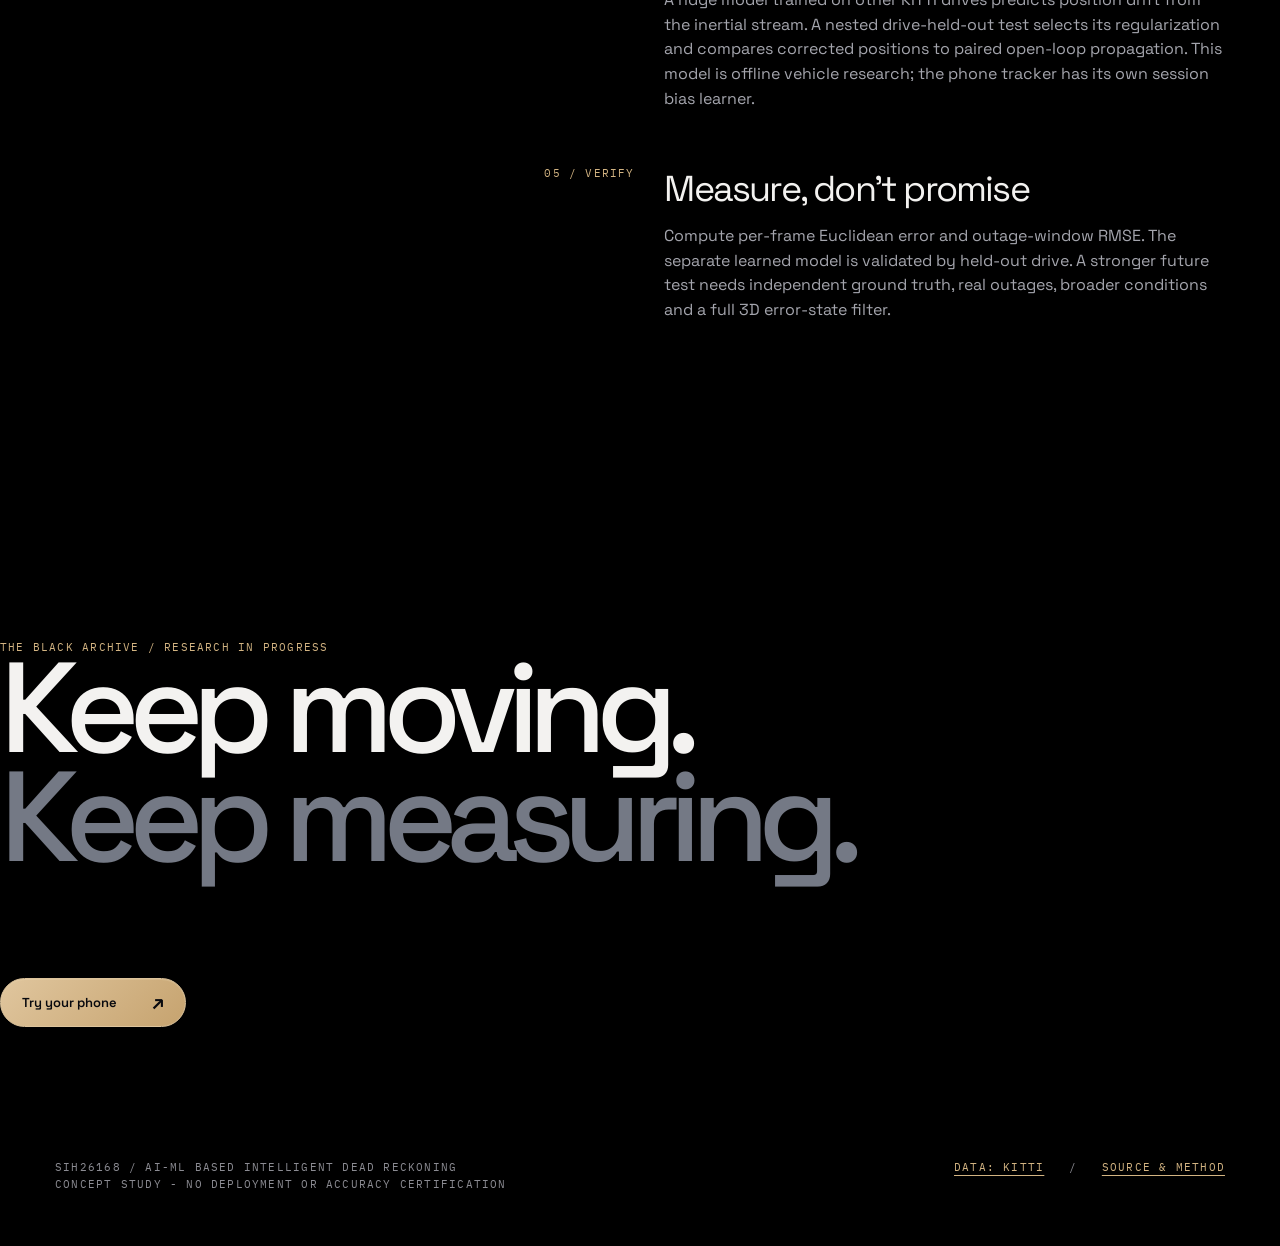
==== commit 464969bf: "v16: phone sensor lab - index.html" ====
--- a/index.html
+++ b/index.html
@@ -10,12 +10,12 @@
 @media(max-width:800px){.hero-object{width:100%;transform:none}.object-visual{min-height:310px!important;margin-right:0;margin-top:18px}.hero-index{display:none}.hero-meta{bottom:6px}}
 </style></head>
 <body><a class="skip" href="#content">Skip to content</a><header class="header wrap"><a href="#home" class="mark" aria-label="The Black Archive, home"><span class="brand-icon" aria-hidden="true"><svg viewBox="0 0 30 30"><path fill="none" stroke="#d3b482" stroke-width="1.4" d="M15 2 28 26H2Z"/><path fill="none" stroke="#fff" stroke-width="1.2" d="M15 10 23 24H7Z"/></svg></span>BLACK ARCHIVE<span class="muted">/ NAV</span></a><div class="header-right"><span class="version mono">SIH26168 / FIELD STUDY 001</span><nav class="nav" aria-label="Main navigation"><span class="nav-indicator" aria-hidden="true"></span><a class="active" href="#home">Overview</a><a href="#lab">Route lab</a><a href="#evidence">Evidence</a><a href="#method">Method</a></nav></div></header>
-<main id="content"><section class="hero wrap" id="home"><div class="hero-copy"><div class="eyebrow mono">THE BLACK ARCHIVE / SIH 26168</div><h1>When<br>signal<br><span class="outline">disappears.</span></h1><p class="hero-description">Navigation shouldn't end at a satellite outage. Try live phone positioning, or inspect our measured inertial experiment.</p><a class="cta" href="./live.html">Start live positioning <span aria-hidden="true">↗</span></a></div><div class="hero-visual object-visual"><img class="hero-object" src="./1-satellite.webp" width="1536" height="1024" fetchpriority="high" alt="Concept illustration of a satellite with its signal dissolving into particles"/></div><span class="hero-meta mono">01 / AN EXPERIMENT IN CONTINUITY</span><span class="hero-index mono">49° 01′ N &nbsp; 8° 25′ E</span></section>
+<main id="content"><section class="hero wrap" id="home"><div class="hero-copy"><div class="eyebrow mono">THE BLACK ARCHIVE / SIH 26168</div><h1>When<br>signal<br><span class="outline">disappears.</span></h1><p class="hero-description">Phone sensors carry a short gap. GNSS anchors the position. Open the live sensor lab, or inspect the separate vehicle research.</p><a class="cta" href="./live.html">Open sensor lab <span aria-hidden="true">↗</span></a></div><div class="hero-visual object-visual"><img class="hero-object" src="./1-satellite.webp" width="1536" height="1024" fetchpriority="high" alt="Concept illustration of a satellite with its signal dissolving into particles"/></div><span class="hero-meta mono">01 / AN EXPERIMENT IN CONTINUITY</span><span class="hero-index mono">49° 01′ N &nbsp; 8° 25′ E</span></section>
 <section class="section wrap" id="lab"><div class="section-head"><div class="section-kicker mono">01 / THE ROUTE</div><div><h2 class="section-title">A path held<br><em>through silence.</em></h2><p class="support section-copy">Actual sensor samples from KITTI drive 0005. Position and speed corrections are withheld for six seconds. Scrub the run to see the inertial estimate diverge and recover.</p></div></div><div class="lab-main"><div class="lab-meta mono"><span>OXTS DATA / KARLSRUHE, GERMANY</span><span id="mode">INITIALIZING REAL DATA</span></div><svg id="route-svg" viewBox="0 0 1200 480" preserveAspectRatio="xMidYMid meet" class="lab-art" role="img" aria-label="Measured KITTI reference trajectory and fused inertial estimate"><g id="route-grid"></g><path id="truth-path" class="route-truth"/><path id="fused-path" class="route-fused"/><path id="outage-path" class="route-outage"/><line id="scan-line" class="scan-line" y1="25" y2="450"/><circle id="current-point" class="point-current" r="7"/></svg><div class="scrubber"><label class="mono" for="time">FRAME / TIME</label><input type="range" id="time" min="0" max="153" value="70" step="1" aria-label="Select frame of KITTI experiment"><output class="mono" id="time-out" for="time">--</output></div><div class="legend mono"><span><i class="grey"></i> OXTS REFERENCE*</span><span><i></i> FUSED ESTIMATE</span><span><i class="white"></i> NO-GNSS WINDOW</span></div><div class="readouts"><div class="readout"><span class="mono muted">INSTANT POSITION ERROR</span><strong id="current-error">--</strong><small class="mono">METRES / SELECTED FRAME</small></div><div class="readout"><span class="mono muted">GNSS DENIAL WINDOW</span><strong>06.0<span class="accent">s</span></strong><small class="mono">ARTIFICIALLY WITHHELD</small></div><div class="readout"><span class="mono muted">CONFIDENCE REGION</span><strong id="radius">--</strong><small class="mono">APPROXIMATE 95% RADIUS / M</small></div></div></div></section>
 <section class="section wrap" id="evidence"><div class="section-head"><div class="section-kicker mono">02 / EVIDENCE</div><div><h2 class="section-title">The distance<br><em>from truth.*</em></h2><p class="support">Not a claim of 99% accuracy. This is the observed position error against the OXTS reference for one short, controlled clip. The shaded interval hides position fixes.</p></div></div><svg id="error-svg" viewBox="0 0 1200 420" preserveAspectRatio="none" class="evidence-plot" role="img" aria-label="Position error over time with outage shaded"><rect id="outage-shade" class="chart-outage" y="15" height="340"/><g id="error-grid"></g><path id="error-path" class="chart-line"/></svg><div class="readouts"><div class="readout"><span class="mono muted">OUTAGE / RMSE</span><strong id="rmse">--</strong><small class="mono">METRES / REFERENCE COMPARISON</small></div><div class="readout"><span class="mono muted">OUTAGE / MAX</span><strong id="peak">--</strong><small class="mono">METRES / WORST FRAME</small></div><div class="readout"><span class="mono muted">TESTED SAMPLES</span><strong id="samples">--</strong><small class="mono">10 HZ / SINGLE DRIVE</small></div></div><div class="evidence-notes"><div class="section-kicker mono">*READ THIS FIRST</div><p><strong>This is a bounded experiment, not a validated navigation system.</strong> The KITTI OXTS reference is itself GPS/INS-derived, not independent surveyed ground truth. Acceleration, yaw rate, forward speed and the reference positions come from that same stream. Position measurements were downsampled to 1 Hz and withheld from 5 to 11 seconds. These errors do not establish field accuracy or real GNSS-outage performance. The separate learned correction experiment below uses different data and a different paired baseline.</p></div></section>
-<section class="section wrap learned" id="learned"><div class="section-head"><div class="section-kicker mono">03 / LEARNED CORRECTION</div><div><h2 class="section-title">Learning from<br><em>the drift.</em></h2><p class="support">A small ridge model predicts inertial position error from acceleration, yaw rate and the last known speed. Its correction is tested on whole drives it never trained on.</p></div></div><div class="learned-panel"><div class="learned-route" aria-hidden="true"><svg viewBox="0 0 920 320"><path class="learning-ghost" d="M30 230 C160 230 235 155 350 165 S520 242 640 160 S770 75 890 70"/><path class="learning-base" d="M30 230 C160 230 235 155 350 165 S545 261 660 181 S790 100 890 112"/><path class="learning-corrected" d="M30 230 C160 230 235 155 350 165 S525 246 646 167 S775 77 890 77"/><circle cx="350" cy="165" r="7" fill="#fff"/><text x="32" y="293">GPS FIX</text><text x="668" y="293">6-SECOND TEST GAP →</text></svg></div><div class="learned-stats"><div><span class="mono muted">INERTIAL BASELINE</span><strong>0.496 m</strong></div><div><span class="mono accent">+ LEARNED CORRECTION</span><strong>0.481 m</strong></div><div><span class="mono muted">HELD-OUT TEST</span><strong>16 drives</strong></div></div></div><p class="learned-caption">Outage-window position RMSE over 70 six-second test windows (3,990 prediction instants). Paired open-loop baseline vs ridge correction, each test on a drive excluded from its training. The model improved by 0.015 m, about 3.0%, in this test. It was worse on some drives; <a href="./ml_benchmark.json">all per-drive results and protocol</a> are published. This is not directly comparable to the 1.371 m Kalman result above, which used a different one-clip test and initial conditions.</p><div class="evidence-notes"><div class="section-kicker mono">BOUNDARIES</div><p>The route above is an illustration, not the measured trajectory. KITTI OXTS is GPS/INS-derived and not independent surveyed truth. The experiment hides position updates artificially, uses a vehicle-mounted OXTS stream and does not show real satellite loss or performance on a handheld phone. The live positioning mode still uses GPS and a short-gap extrapolation, not this trained model.</p></div></section>
-<section class="method wrap" id="method"><div class="section-head"><div class="section-kicker mono">04 / INSTRUMENT</div><h2 class="section-title">What carries<br><em>the route.</em></h2></div><div class="method-layout"><div><span class="tag mono">REPRODUCIBLE PIPELINE</span><p class="method-note">Open Python code processes the real KITTI OXTS logs offline. This public page visualizes its exported trace. It is not connected to a live receiver or a hosted backend.</p></div><div><div class="method-step"><span class="accent mono">01 / READ</span><div><h3>Sensor stream</h3><p>Use timestamped forward acceleration and yaw rate from the 2011 KITTI OXTS drive. Convert latitude and longitude to a local metric frame for comparison.</p></div></div><div class="method-step"><span class="accent mono">02 / PREDICT</span><div><h3>Inertial continuation</h3><p>Propagate position, speed and heading between fixes. Carry covariance and two bias terms in a six-state Kalman filter.</p></div></div><div class="method-step"><span class="accent mono">03 / CORRECT</span><div><h3>Position returns</h3><p>Fuse a 1 Hz position and forward-speed observation when available. Deny position updates for six seconds; then resume corrections.</p></div></div><div class="method-step"><span class="accent mono">04 / LEARN</span><div><h3>Held-out drive correction</h3><p>A ridge model trained on other KITTI drives predicts position drift from the inertial stream. A nested drive-held-out test selects its regularization and compares corrected positions to paired open-loop propagation. It is offline research, not yet in the live phone tracker.</p></div></div><div class="method-step"><span class="accent mono">05 / VERIFY</span><div><h3>Measure, don't promise</h3><p>Compute per-frame Euclidean error and outage-window RMSE. The separate learned model is validated by held-out drive. A stronger future test needs independent ground truth, real outages, broader conditions and a full 3D error-state filter.</p></div></div></div></div></section>
-<section class="finale wrap"><div class="mono accent">THE BLACK ARCHIVE / RESEARCH IN PROGRESS</div><h2>Keep moving.<br><span>Keep measuring.</span></h2><a class="cta" href="./live.html">Try live position <span aria-hidden="true">↗</span></a></section></main><footer class="footer wrap mono"><div>SIH26168 / AI-ML BASED INTELLIGENT DEAD RECKONING<br>CONCEPT STUDY - NO DEPLOYMENT OR ACCURACY CERTIFICATION</div><div><a target="_blank" rel="noopener" href="https://www.cvlibs.net/datasets/kitti/raw_data.php">DATA: KITTI</a> &nbsp; / &nbsp; <a target="_blank" rel="noopener" href="https://github.com/ptlrudra0/black-archive-navigation">SOURCE &amp; METHOD</a></div></footer>
+<section class="section wrap learned" id="learned"><div class="section-head"><div class="section-kicker mono">03 / LEARNED CORRECTION</div><div><h2 class="section-title">Learning from<br><em>the drift.</em></h2><p class="support">A small ridge model predicts inertial position error from acceleration, yaw rate and the last known speed. Its correction is tested on whole drives it never trained on.</p></div></div><div class="learned-panel"><div class="learned-route" aria-hidden="true"><svg viewBox="0 0 920 320"><path class="learning-ghost" d="M30 230 C160 230 235 155 350 165 S520 242 640 160 S770 75 890 70"/><path class="learning-base" d="M30 230 C160 230 235 155 350 165 S545 261 660 181 S790 100 890 112"/><path class="learning-corrected" d="M30 230 C160 230 235 155 350 165 S525 246 646 167 S775 77 890 77"/><circle cx="350" cy="165" r="7" fill="#fff"/><text x="32" y="293">GPS FIX</text><text x="668" y="293">6-SECOND TEST GAP →</text></svg></div><div class="learned-stats"><div><span class="mono muted">INERTIAL BASELINE</span><strong>0.496 m</strong></div><div><span class="mono accent">+ LEARNED CORRECTION</span><strong>0.481 m</strong></div><div><span class="mono muted">HELD-OUT TEST</span><strong>16 drives</strong></div></div></div><p class="learned-caption">Outage-window position RMSE over 70 six-second test windows (3,990 prediction instants). Paired open-loop baseline vs ridge correction, each test on a drive excluded from its training. The model improved by 0.015 m, about 3.0%, in this test. It was worse on some drives; <a href="./ml_benchmark.json">all per-drive results and protocol</a> are published. This is not directly comparable to the 1.371 m Kalman result above, which used a different one-clip test and initial conditions.</p><div class="evidence-notes"><div class="section-kicker mono">BOUNDARIES</div><p>The route above is an illustration, not the measured trajectory. KITTI OXTS is GPS/INS-derived and not independent surveyed truth. The experiment hides position updates artificially, uses a vehicle-mounted OXTS stream and does not show real satellite loss or performance on a handheld phone. The phone sensor lab uses a separate GNSS/inertial filter and session bias learning, not this trained vehicle model.</p></div></section>
+<section class="method wrap" id="method"><div class="section-head"><div class="section-kicker mono">04 / INSTRUMENT</div><h2 class="section-title">What carries<br><em>the route.</em></h2></div><div class="method-layout"><div><span class="tag mono">REPRODUCIBLE PIPELINE</span><p class="method-note">Open Python code processes the real KITTI OXTS logs offline. This public page visualizes its exported trace. It is not connected to a live receiver or a hosted backend.</p></div><div><div class="method-step"><span class="accent mono">01 / READ</span><div><h3>Sensor stream</h3><p>Use timestamped forward acceleration and yaw rate from the 2011 KITTI OXTS drive. Convert latitude and longitude to a local metric frame for comparison.</p></div></div><div class="method-step"><span class="accent mono">02 / PREDICT</span><div><h3>Inertial continuation</h3><p>Propagate position, speed and heading between fixes. Carry covariance and two bias terms in a six-state Kalman filter.</p></div></div><div class="method-step"><span class="accent mono">03 / CORRECT</span><div><h3>Position returns</h3><p>Fuse a 1 Hz position and forward-speed observation when available. Deny position updates for six seconds; then resume corrections.</p></div></div><div class="method-step"><span class="accent mono">04 / LEARN</span><div><h3>Held-out drive correction</h3><p>A ridge model trained on other KITTI drives predicts position drift from the inertial stream. A nested drive-held-out test selects its regularization and compares corrected positions to paired open-loop propagation. This model is offline vehicle research; the phone tracker has its own session bias learner.</p></div></div><div class="method-step"><span class="accent mono">05 / VERIFY</span><div><h3>Measure, don't promise</h3><p>Compute per-frame Euclidean error and outage-window RMSE. The separate learned model is validated by held-out drive. A stronger future test needs independent ground truth, real outages, broader conditions and a full 3D error-state filter.</p></div></div></div></div></section>
+<section class="finale wrap"><div class="mono accent">THE BLACK ARCHIVE / RESEARCH IN PROGRESS</div><h2>Keep moving.<br><span>Keep measuring.</span></h2><a class="cta" href="./live.html">Try your phone <span aria-hidden="true">↗</span></a></section></main><footer class="footer wrap mono"><div>SIH26168 / AI-ML BASED INTELLIGENT DEAD RECKONING<br>CONCEPT STUDY - NO DEPLOYMENT OR ACCURACY CERTIFICATION</div><div><a target="_blank" rel="noopener" href="https://www.cvlibs.net/datasets/kitti/raw_data.php">DATA: KITTI</a> &nbsp; / &nbsp; <a target="_blank" rel="noopener" href="https://github.com/ptlrudra0/black-archive-navigation">SOURCE &amp; METHOD</a></div></footer>
 <script>
 const ns='http://www.w3.org/2000/svg';const svgEl=(tag,attr)=>{const e=document.createElementNS(ns,tag);for(const[k,v]of Object.entries(attr))e.setAttribute(k,v);return e};const nav=[...document.querySelectorAll('.nav a')],ind=document.querySelector('.nav-indicator');function setNav(a){nav.forEach(n=>n.classList.toggle('active',n===a));ind.style.width=a.offsetWidth+'px';ind.style.transform=`translateX(${a.offsetLeft-4}px)`}setNav(nav[0]);window.addEventListener('resize',()=>setNav(document.querySelector('.nav a.active')||nav[0]));nav.forEach(n=>n.addEventListener('click',()=>setNav(n)));const observer=new IntersectionObserver(entries=>{const shown=entries.filter(e=>e.isIntersecting).sort((a,b)=>b.intersectionRatio-a.intersectionRatio)[0];if(shown){const n=nav.find(n=>n.hash==='#'+shown.target.id);if(n)setNav(n)}},{rootMargin:'-25% 0px -55% 0px',threshold:[0,.25,.5]});document.querySelectorAll('main section[id]').forEach(s=>observer.observe(s));
 fetch('./benchmark.json').then(r=>{if(!r.ok)throw Error('Data missing');return r.json()}).then(data=>{const pts=data.points,n=pts.length,maxT=pts.at(-1).t;const bounds=[...pts.flatMap(p=>[p.truth,p.fused])],xs=bounds.map(p=>p[0]),ys=bounds.map(p=>p[1]);const minX=Math.min(...xs)-6,maxX=Math.max(...xs)+6,minY=Math.min(...ys)-5,maxY=Math.max(...ys)+5;const scale=Math.min(1020/(maxX-minX),370/(maxY-minY));const displayScale=scale*1.47;const x=p=>600+(p[0]-(minX+maxX)/2)*displayScale,y=p=>240-(p[1]-(minY+maxY)/2)*displayScale;const routePath=(list,key)=>list.map((p,i)=>`${i?'L':'M'}${x(p[key]).toFixed(2)},${y(p[key]).toFixed(2)}`).join(' ');const grid=document.getElementById('route-grid');for(let i=0;i<8;i++)grid.append(svgEl('line',{x1:90+i*145,x2:90+i*145,y1:35,y2:455,class:'axis'}));for(let i=0;i<4;i++)grid.append(svgEl('line',{x1:20,x2:1180,y1:75+i*105,y2:75+i*105,class:'axis'}));document.getElementById('truth-path').setAttribute('d',routePath(pts,'truth'));const range=document.getElementById('time');range.max=n-1;range.value=Math.floor(n*.49);function update(){const i=+range.value,p=pts[i],slice=pts.slice(0,i+1),out=slice.filter(q=>q.outage);document.getElementById('fused-path').setAttribute('d',routePath(slice,'fused'));document.getElementById('outage-path').setAttribute('d',routePath(out,'fused'));const dot=document.getElementById('current-point');dot.setAttribute('cx',x(p.fused));dot.setAttribute('cy',y(p.fused));const line=document.getElementById('scan-line');line.setAttribute('x1',x(p.fused));line.setAttribute('x2',x(p.fused));document.getElementById('time-out').textContent=p.t.toFixed(1)+' s';document.getElementById('current-error').textContent=p.error.toFixed(2)+'m';document.getElementById('radius').textContent=p.radius95.toFixed(1)+'m';document.getElementById('mode').textContent=p.outage?'POSITION DENIED / INERTIAL ONLY':'POSITION FIX / FUSION ACTIVE'}range.addEventListener('input',update);update();const plotMax=Math.max(2.5,Math.ceil(data.metrics.outage_max_m*2)/2);const plotX=t=>60+t/maxT*1090,plotY=e=>350-Math.min(e,plotMax)/plotMax*310;document.getElementById('outage-shade').setAttribute('x',plotX(data.outage_start_s));document.getElementById('outage-shade').setAttribute('width',plotX(data.outage_end_s)-plotX(data.outage_start_s));const eg=document.getElementById('error-grid');for(let e=0;e<=plotMax+0.001;e+=.5){eg.append(svgEl('line',{x1:60,x2:1150,y1:plotY(e),y2:plotY(e),class:'chart-axis'}));let t=svgEl('text',{x:8,y:plotY(e)+4,fill:'#777985','font-family':'IBM Plex Mono','font-size':'12'});t.textContent=e.toFixed(1)+'m';eg.append(t)}for(let t=0;t<=15;t+=5){let label=svgEl('text',{x:plotX(t)-8,y:395,fill:'#777985','font-family':'IBM Plex Mono','font-size':'12'});label.textContent=t+'s';eg.append(label)}document.getElementById('error-path').setAttribute('d',pts.map((p,i)=>`${i?'L':'M'}${plotX(p.t).toFixed(1)},${plotY(p.error).toFixed(1)}`).join(' '));document.getElementById('rmse').textContent=data.metrics.outage_rmse_m.toFixed(2)+'m';document.getElementById('peak').textContent=data.metrics.outage_max_m.toFixed(2)+'m';document.getElementById('samples').textContent=data.dataset_points}).catch(err=>{document.getElementById('mode').textContent='MEASURED DATA UNAVAILABLE';console.error(err)});
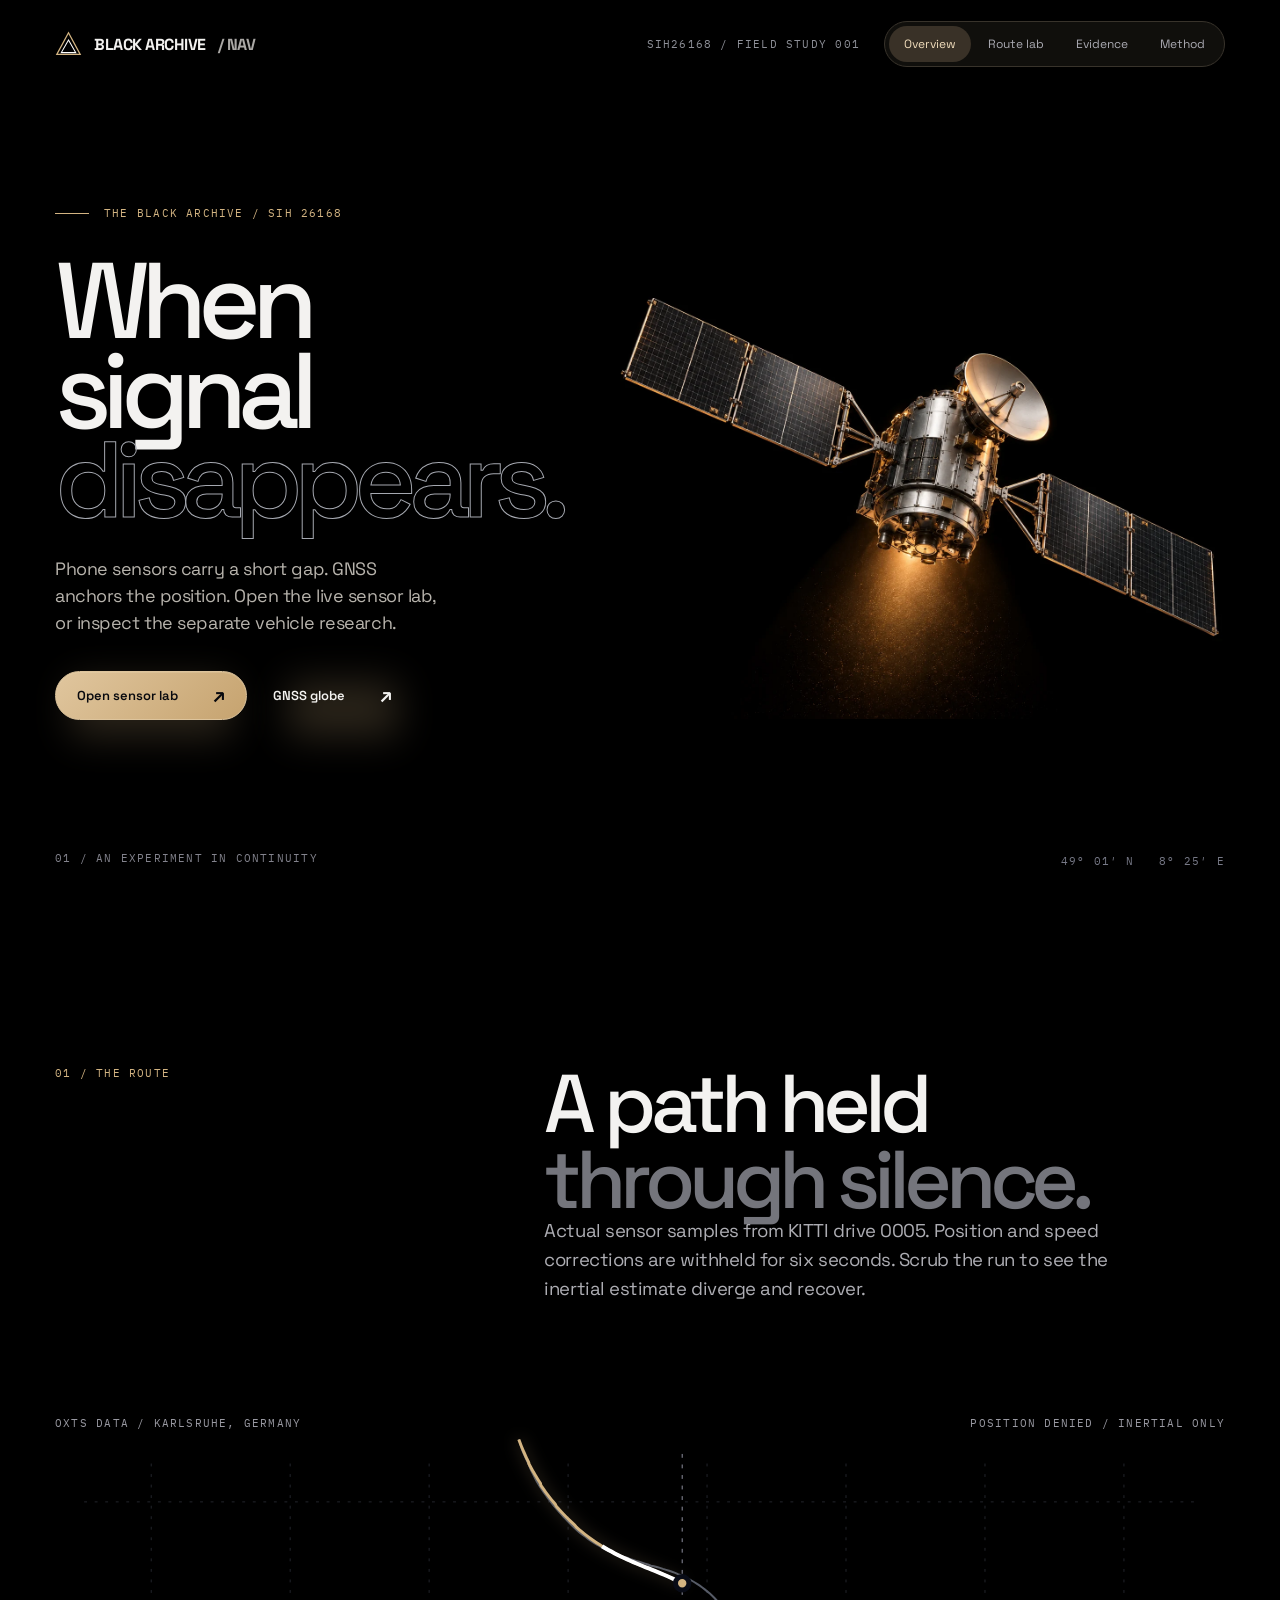
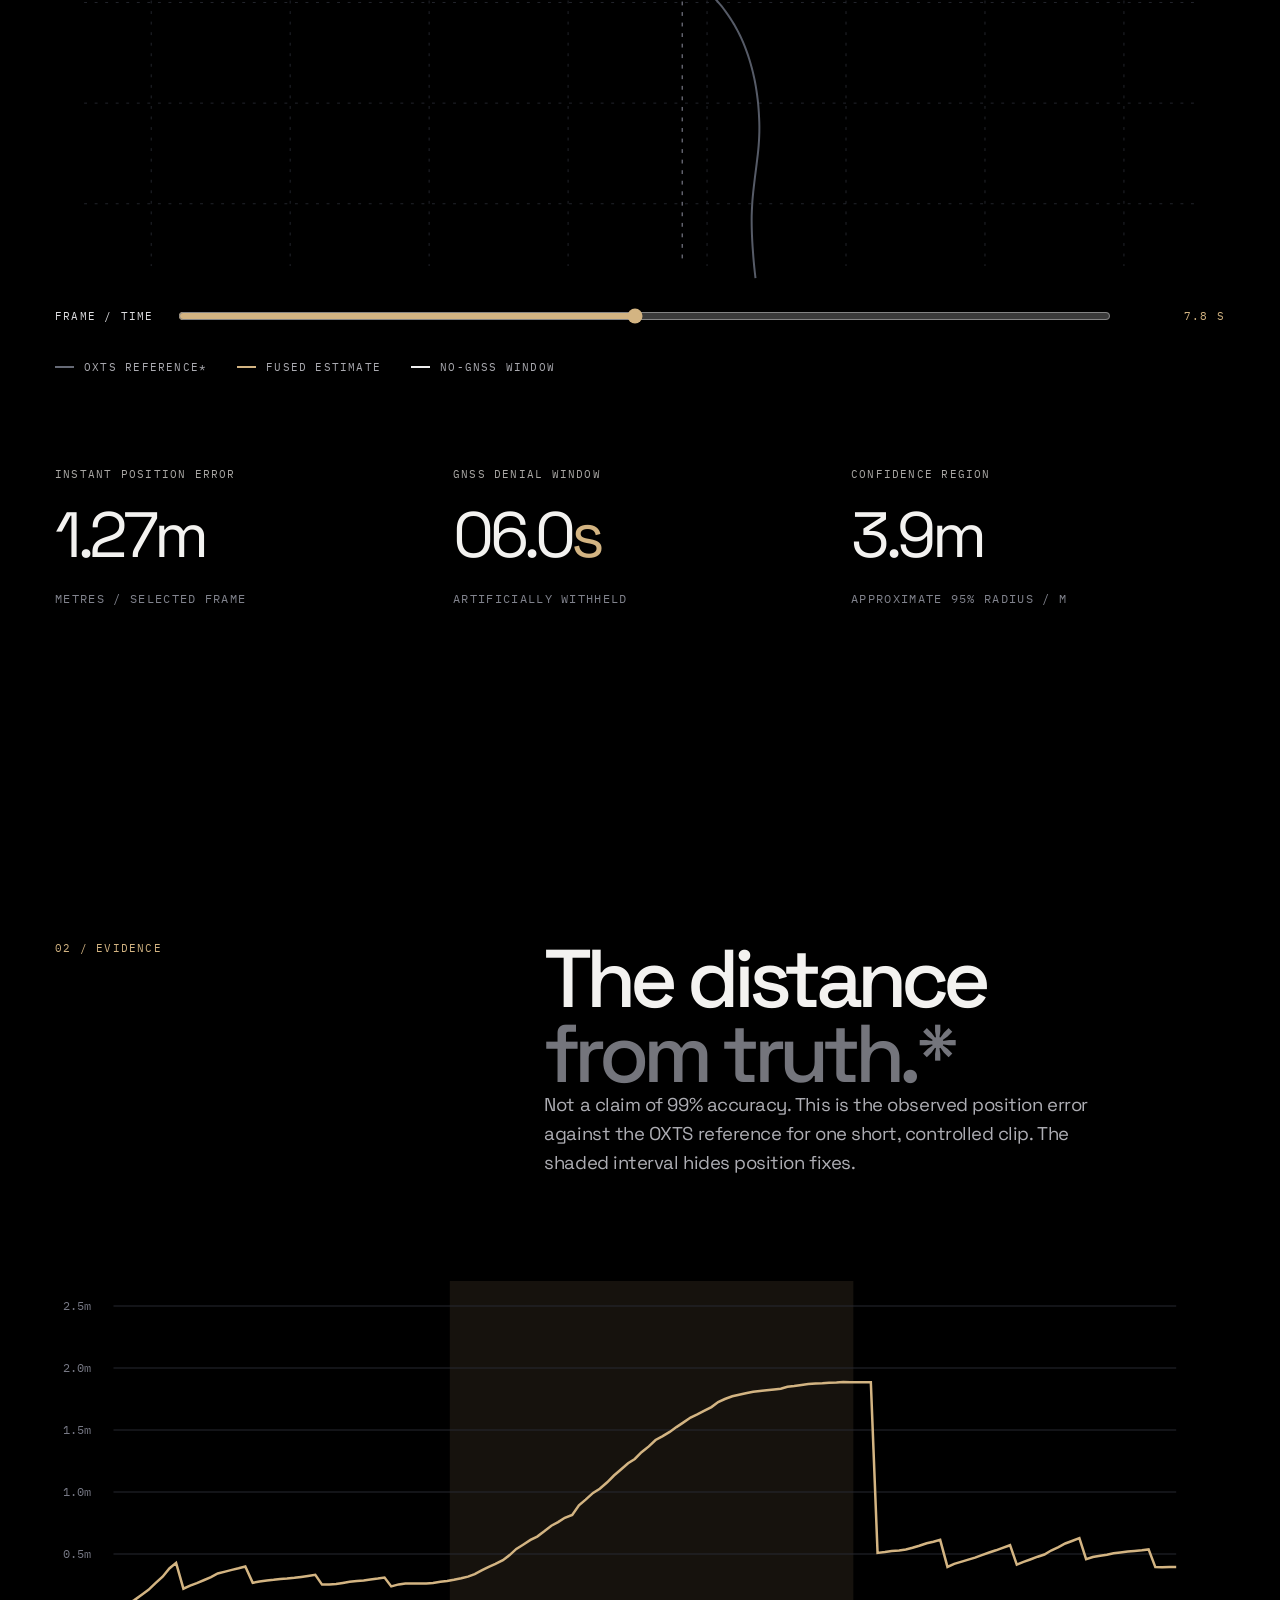
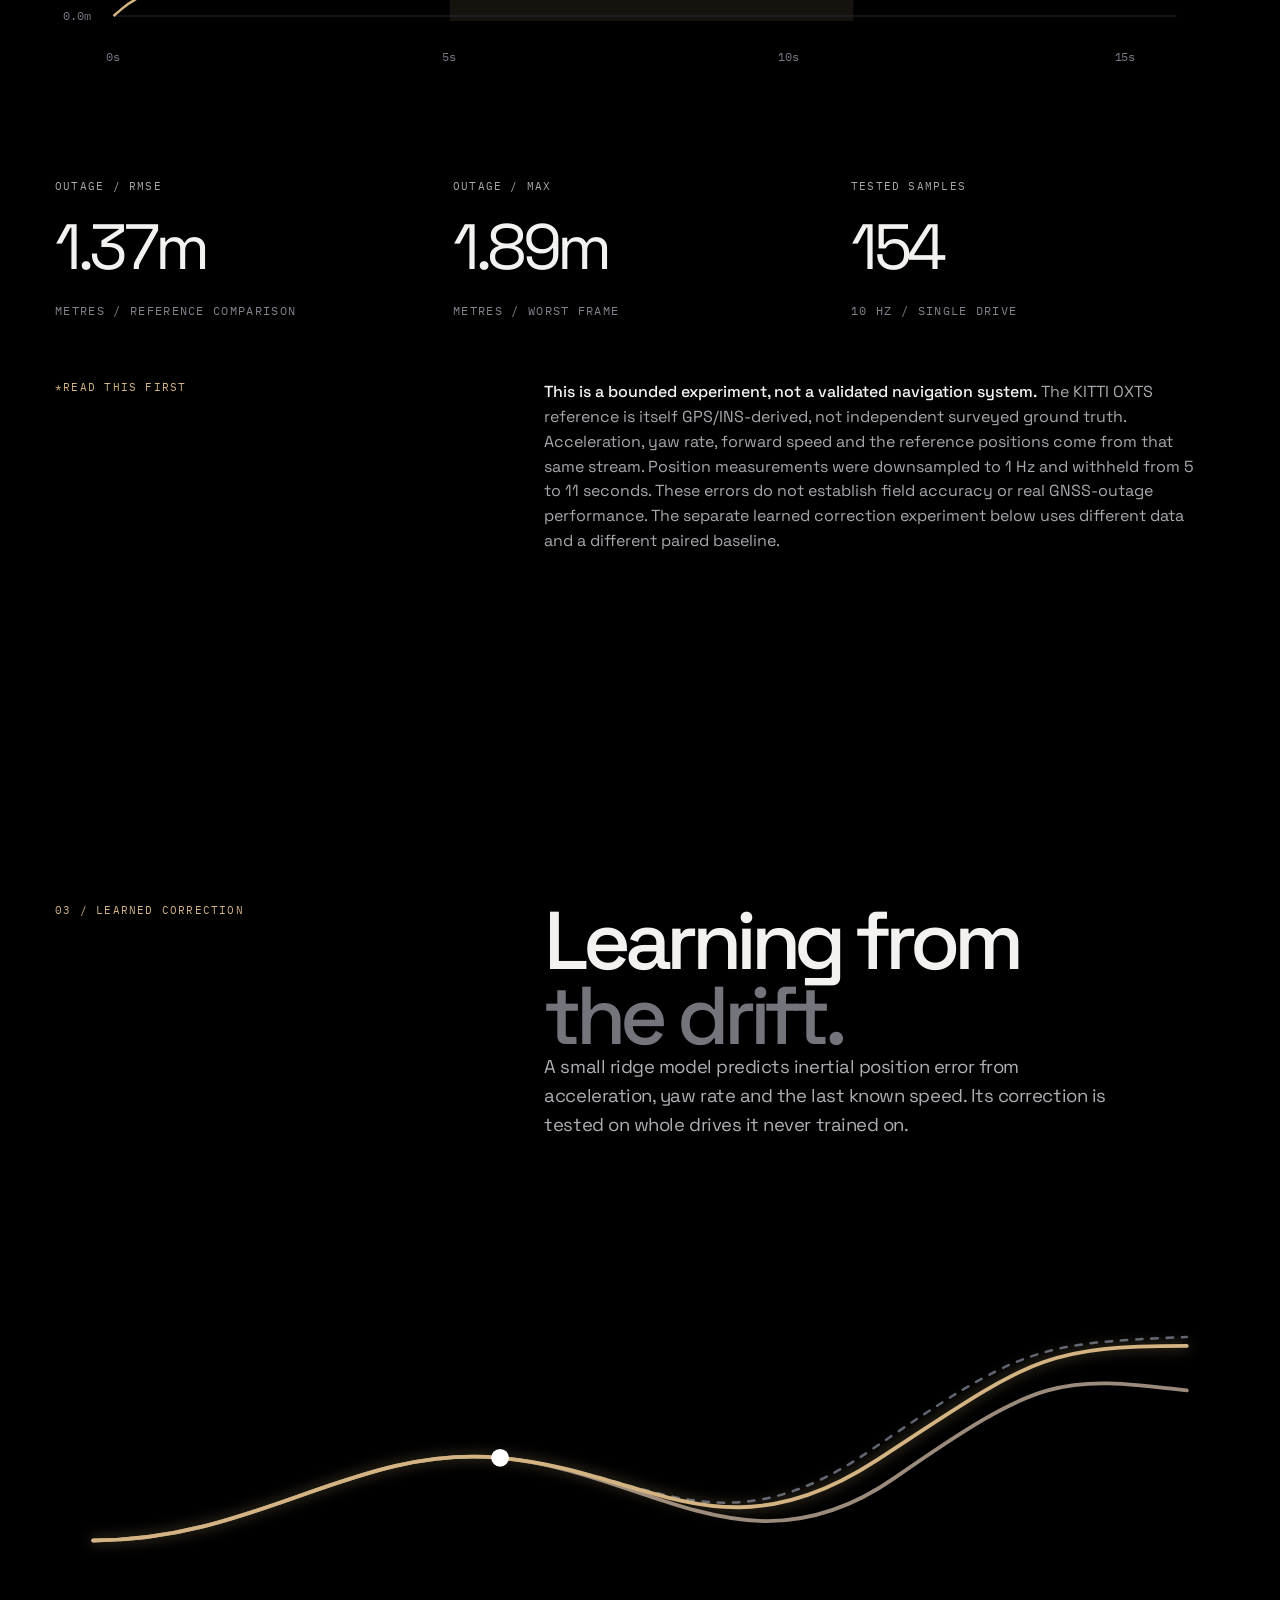
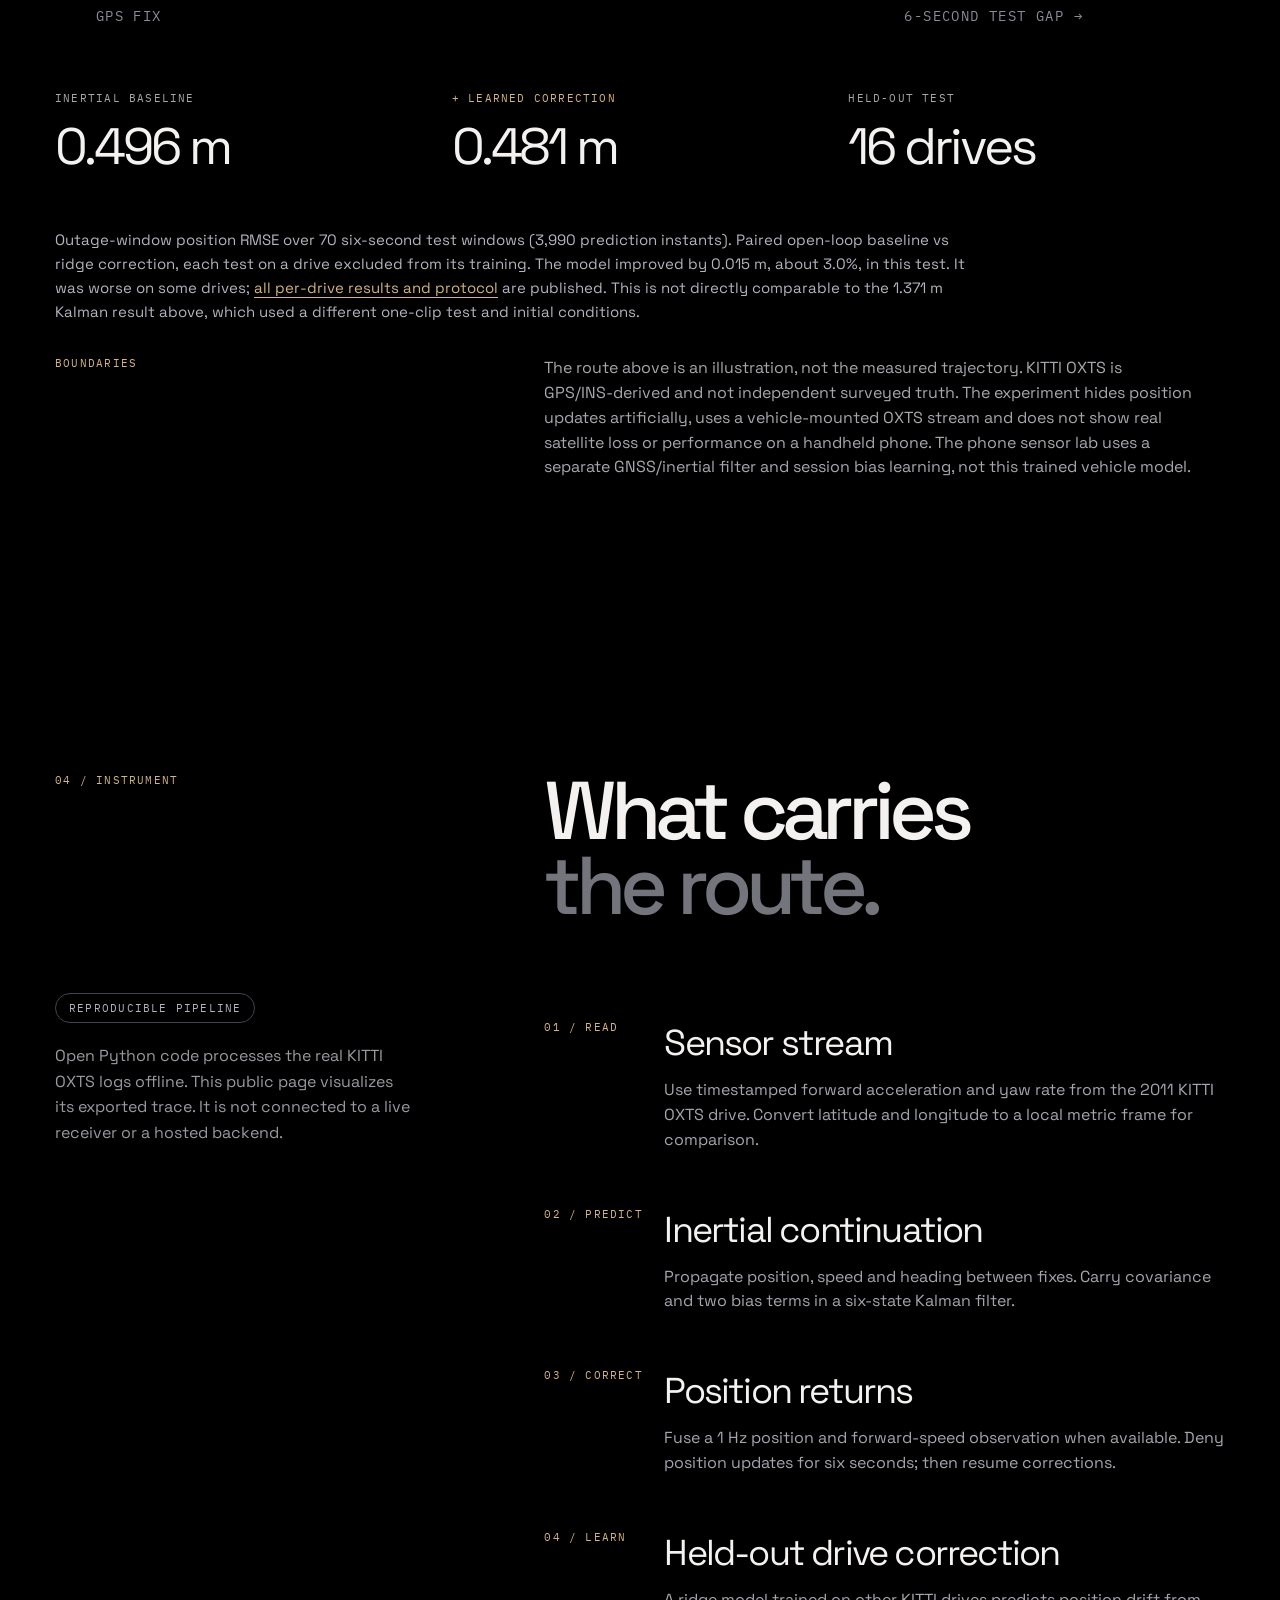
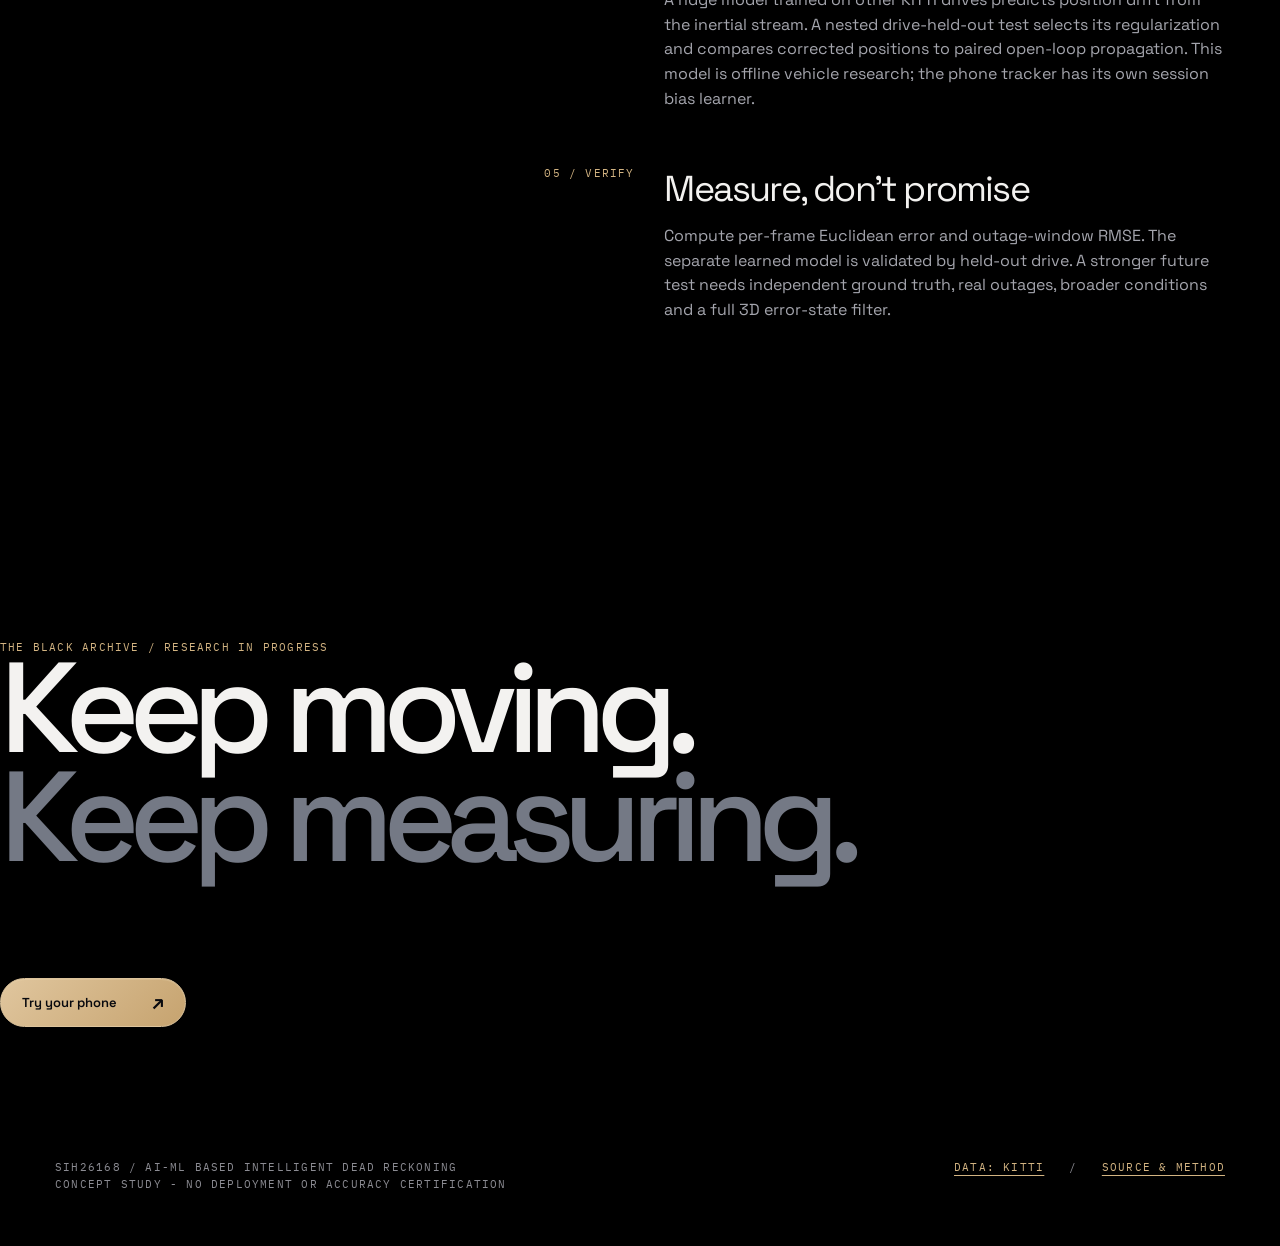
==== commit cae796e4: "v22: map looks and camera - index.html" ====
--- a/index.html
+++ b/index.html
@@ -8,9 +8,16 @@
 /* Warm metal accent and selected satellite concept. */
 .object-visual:before{display:none}.hero-object{width:94%;max-width:none;height:auto;display:block;position:relative;mix-blend-mode:screen;transform:translateX(1%)}.cta{border-color:#ddc49c;background:linear-gradient(135deg,#e0c69e,#c6a36f);box-shadow:inset 0 1px 0 #f4e3c433;transition:transform .4s cubic-bezier(.22,1,.36,1),background .4s,box-shadow .4s}.cta:hover{background:#e2cda9;box-shadow:0 0 26px #d3b48220}.cta:active{transform:translateY(0) scale(.98)}.nav{border-color:#38332b;background:#100f0c}.nav-indicator{background:#393127}.nav a.active{color:#f1ddbc}.learned a,.evidence-notes a,.footer a{color:var(--accent);text-underline-offset:4px}.orb{filter:none}.method-step,.method-step:last-child{border:0}.learned-panel{background:transparent!important;border:0!important}.hero-description{color:#b7b3ac}
 @media(max-width:800px){.hero-object{width:100%;transform:none}.object-visual{min-height:310px!important;margin-right:0;margin-top:18px}.hero-index{display:none}.hero-meta{bottom:6px}}
+</style><style>
+.kr-mask{display:inline-block;overflow:hidden;vertical-align:top;padding-bottom:.12em;margin-bottom:-.12em}.kr-word{display:inline-block;transform:translateY(105%);filter:blur(6px);opacity:0;transition:transform .9s cubic-bezier(.16,1,.3,1),filter .9s cubic-bezier(.16,1,.3,1),opacity .6s ease;transition-delay:calc(var(--i)*70ms)}.kr-in .kr-word{transform:none;filter:none;opacity:1}
+main{overflow:clip}.has-steps .method-layout>div:first-child{position:sticky;top:120px;align-self:start}
+.has-steps .method-step{opacity:.38;transition:opacity .5s ease}.has-steps .method-step.on{opacity:1}.has-steps .method-step.on .accent{color:var(--accent)}
+@media (max-width:900px){.has-steps .method-layout>div:first-child{position:static}}
+.cta.ghost{background:transparent;box-shadow:none;color:var(--ink,#f4f4f6);border:0;padding-left:0;margin-left:26px}
+@media (prefers-reduced-motion:reduce){.kr-word{transition:none}}
 </style></head>
 <body><a class="skip" href="#content">Skip to content</a><header class="header wrap"><a href="#home" class="mark" aria-label="The Black Archive, home"><span class="brand-icon" aria-hidden="true"><svg viewBox="0 0 30 30"><path fill="none" stroke="#d3b482" stroke-width="1.4" d="M15 2 28 26H2Z"/><path fill="none" stroke="#fff" stroke-width="1.2" d="M15 10 23 24H7Z"/></svg></span>BLACK ARCHIVE<span class="muted">/ NAV</span></a><div class="header-right"><span class="version mono">SIH26168 / FIELD STUDY 001</span><nav class="nav" aria-label="Main navigation"><span class="nav-indicator" aria-hidden="true"></span><a class="active" href="#home">Overview</a><a href="#lab">Route lab</a><a href="#evidence">Evidence</a><a href="#method">Method</a></nav></div></header>
-<main id="content"><section class="hero wrap" id="home"><div class="hero-copy"><div class="eyebrow mono">THE BLACK ARCHIVE / SIH 26168</div><h1>When<br>signal<br><span class="outline">disappears.</span></h1><p class="hero-description">Phone sensors carry a short gap. GNSS anchors the position. Open the live sensor lab, or inspect the separate vehicle research.</p><a class="cta" href="./live.html">Open sensor lab <span aria-hidden="true">↗</span></a></div><div class="hero-visual object-visual"><img class="hero-object" src="./1-satellite.webp" width="1536" height="1024" fetchpriority="high" alt="Concept illustration of a satellite with its signal dissolving into particles"/></div><span class="hero-meta mono">01 / AN EXPERIMENT IN CONTINUITY</span><span class="hero-index mono">49° 01′ N &nbsp; 8° 25′ E</span></section>
+<main id="content"><section class="hero wrap" id="home"><div class="hero-copy"><div class="eyebrow mono">THE BLACK ARCHIVE / SIH 26168</div><h1>When<br>signal<br><span class="outline">disappears.</span></h1><p class="hero-description">Phone sensors carry a short gap. GNSS anchors the position. Open the live sensor lab, or inspect the separate vehicle research.</p><a class="cta" href="./live.html">Open sensor lab <span aria-hidden="true">↗</span></a><a class="cta ghost" href="./globe.html">GNSS globe <span aria-hidden="true">↗</span></a></div><div class="hero-visual object-visual"><img class="hero-object" src="./1-satellite.webp" width="1536" height="1024" fetchpriority="high" alt="Concept illustration of a satellite with its signal dissolving into particles"/></div><span class="hero-meta mono">01 / AN EXPERIMENT IN CONTINUITY</span><span class="hero-index mono">49° 01′ N &nbsp; 8° 25′ E</span></section>
 <section class="section wrap" id="lab"><div class="section-head"><div class="section-kicker mono">01 / THE ROUTE</div><div><h2 class="section-title">A path held<br><em>through silence.</em></h2><p class="support section-copy">Actual sensor samples from KITTI drive 0005. Position and speed corrections are withheld for six seconds. Scrub the run to see the inertial estimate diverge and recover.</p></div></div><div class="lab-main"><div class="lab-meta mono"><span>OXTS DATA / KARLSRUHE, GERMANY</span><span id="mode">INITIALIZING REAL DATA</span></div><svg id="route-svg" viewBox="0 0 1200 480" preserveAspectRatio="xMidYMid meet" class="lab-art" role="img" aria-label="Measured KITTI reference trajectory and fused inertial estimate"><g id="route-grid"></g><path id="truth-path" class="route-truth"/><path id="fused-path" class="route-fused"/><path id="outage-path" class="route-outage"/><line id="scan-line" class="scan-line" y1="25" y2="450"/><circle id="current-point" class="point-current" r="7"/></svg><div class="scrubber"><label class="mono" for="time">FRAME / TIME</label><input type="range" id="time" min="0" max="153" value="70" step="1" aria-label="Select frame of KITTI experiment"><output class="mono" id="time-out" for="time">--</output></div><div class="legend mono"><span><i class="grey"></i> OXTS REFERENCE*</span><span><i></i> FUSED ESTIMATE</span><span><i class="white"></i> NO-GNSS WINDOW</span></div><div class="readouts"><div class="readout"><span class="mono muted">INSTANT POSITION ERROR</span><strong id="current-error">--</strong><small class="mono">METRES / SELECTED FRAME</small></div><div class="readout"><span class="mono muted">GNSS DENIAL WINDOW</span><strong>06.0<span class="accent">s</span></strong><small class="mono">ARTIFICIALLY WITHHELD</small></div><div class="readout"><span class="mono muted">CONFIDENCE REGION</span><strong id="radius">--</strong><small class="mono">APPROXIMATE 95% RADIUS / M</small></div></div></div></section>
 <section class="section wrap" id="evidence"><div class="section-head"><div class="section-kicker mono">02 / EVIDENCE</div><div><h2 class="section-title">The distance<br><em>from truth.*</em></h2><p class="support">Not a claim of 99% accuracy. This is the observed position error against the OXTS reference for one short, controlled clip. The shaded interval hides position fixes.</p></div></div><svg id="error-svg" viewBox="0 0 1200 420" preserveAspectRatio="none" class="evidence-plot" role="img" aria-label="Position error over time with outage shaded"><rect id="outage-shade" class="chart-outage" y="15" height="340"/><g id="error-grid"></g><path id="error-path" class="chart-line"/></svg><div class="readouts"><div class="readout"><span class="mono muted">OUTAGE / RMSE</span><strong id="rmse">--</strong><small class="mono">METRES / REFERENCE COMPARISON</small></div><div class="readout"><span class="mono muted">OUTAGE / MAX</span><strong id="peak">--</strong><small class="mono">METRES / WORST FRAME</small></div><div class="readout"><span class="mono muted">TESTED SAMPLES</span><strong id="samples">--</strong><small class="mono">10 HZ / SINGLE DRIVE</small></div></div><div class="evidence-notes"><div class="section-kicker mono">*READ THIS FIRST</div><p><strong>This is a bounded experiment, not a validated navigation system.</strong> The KITTI OXTS reference is itself GPS/INS-derived, not independent surveyed ground truth. Acceleration, yaw rate, forward speed and the reference positions come from that same stream. Position measurements were downsampled to 1 Hz and withheld from 5 to 11 seconds. These errors do not establish field accuracy or real GNSS-outage performance. The separate learned correction experiment below uses different data and a different paired baseline.</p></div></section>
 <section class="section wrap learned" id="learned"><div class="section-head"><div class="section-kicker mono">03 / LEARNED CORRECTION</div><div><h2 class="section-title">Learning from<br><em>the drift.</em></h2><p class="support">A small ridge model predicts inertial position error from acceleration, yaw rate and the last known speed. Its correction is tested on whole drives it never trained on.</p></div></div><div class="learned-panel"><div class="learned-route" aria-hidden="true"><svg viewBox="0 0 920 320"><path class="learning-ghost" d="M30 230 C160 230 235 155 350 165 S520 242 640 160 S770 75 890 70"/><path class="learning-base" d="M30 230 C160 230 235 155 350 165 S545 261 660 181 S790 100 890 112"/><path class="learning-corrected" d="M30 230 C160 230 235 155 350 165 S525 246 646 167 S775 77 890 77"/><circle cx="350" cy="165" r="7" fill="#fff"/><text x="32" y="293">GPS FIX</text><text x="668" y="293">6-SECOND TEST GAP →</text></svg></div><div class="learned-stats"><div><span class="mono muted">INERTIAL BASELINE</span><strong>0.496 m</strong></div><div><span class="mono accent">+ LEARNED CORRECTION</span><strong>0.481 m</strong></div><div><span class="mono muted">HELD-OUT TEST</span><strong>16 drives</strong></div></div></div><p class="learned-caption">Outage-window position RMSE over 70 six-second test windows (3,990 prediction instants). Paired open-loop baseline vs ridge correction, each test on a drive excluded from its training. The model improved by 0.015 m, about 3.0%, in this test. It was worse on some drives; <a href="./ml_benchmark.json">all per-drive results and protocol</a> are published. This is not directly comparable to the 1.371 m Kalman result above, which used a different one-clip test and initial conditions.</p><div class="evidence-notes"><div class="section-kicker mono">BOUNDARIES</div><p>The route above is an illustration, not the measured trajectory. KITTI OXTS is GPS/INS-derived and not independent surveyed truth. The experiment hides position updates artificially, uses a vehicle-mounted OXTS stream and does not show real satellite loss or performance on a handheld phone. The phone sensor lab uses a separate GNSS/inertial filter and session bias learning, not this trained vehicle model.</p></div></section>
@@ -19,4 +26,4 @@
 <script>
 const ns='http://www.w3.org/2000/svg';const svgEl=(tag,attr)=>{const e=document.createElementNS(ns,tag);for(const[k,v]of Object.entries(attr))e.setAttribute(k,v);return e};const nav=[...document.querySelectorAll('.nav a')],ind=document.querySelector('.nav-indicator');function setNav(a){nav.forEach(n=>n.classList.toggle('active',n===a));ind.style.width=a.offsetWidth+'px';ind.style.transform=`translateX(${a.offsetLeft-4}px)`}setNav(nav[0]);window.addEventListener('resize',()=>setNav(document.querySelector('.nav a.active')||nav[0]));nav.forEach(n=>n.addEventListener('click',()=>setNav(n)));const observer=new IntersectionObserver(entries=>{const shown=entries.filter(e=>e.isIntersecting).sort((a,b)=>b.intersectionRatio-a.intersectionRatio)[0];if(shown){const n=nav.find(n=>n.hash==='#'+shown.target.id);if(n)setNav(n)}},{rootMargin:'-25% 0px -55% 0px',threshold:[0,.25,.5]});document.querySelectorAll('main section[id]').forEach(s=>observer.observe(s));
 fetch('./benchmark.json').then(r=>{if(!r.ok)throw Error('Data missing');return r.json()}).then(data=>{const pts=data.points,n=pts.length,maxT=pts.at(-1).t;const bounds=[...pts.flatMap(p=>[p.truth,p.fused])],xs=bounds.map(p=>p[0]),ys=bounds.map(p=>p[1]);const minX=Math.min(...xs)-6,maxX=Math.max(...xs)+6,minY=Math.min(...ys)-5,maxY=Math.max(...ys)+5;const scale=Math.min(1020/(maxX-minX),370/(maxY-minY));const displayScale=scale*1.47;const x=p=>600+(p[0]-(minX+maxX)/2)*displayScale,y=p=>240-(p[1]-(minY+maxY)/2)*displayScale;const routePath=(list,key)=>list.map((p,i)=>`${i?'L':'M'}${x(p[key]).toFixed(2)},${y(p[key]).toFixed(2)}`).join(' ');const grid=document.getElementById('route-grid');for(let i=0;i<8;i++)grid.append(svgEl('line',{x1:90+i*145,x2:90+i*145,y1:35,y2:455,class:'axis'}));for(let i=0;i<4;i++)grid.append(svgEl('line',{x1:20,x2:1180,y1:75+i*105,y2:75+i*105,class:'axis'}));document.getElementById('truth-path').setAttribute('d',routePath(pts,'truth'));const range=document.getElementById('time');range.max=n-1;range.value=Math.floor(n*.49);function update(){const i=+range.value,p=pts[i],slice=pts.slice(0,i+1),out=slice.filter(q=>q.outage);document.getElementById('fused-path').setAttribute('d',routePath(slice,'fused'));document.getElementById('outage-path').setAttribute('d',routePath(out,'fused'));const dot=document.getElementById('current-point');dot.setAttribute('cx',x(p.fused));dot.setAttribute('cy',y(p.fused));const line=document.getElementById('scan-line');line.setAttribute('x1',x(p.fused));line.setAttribute('x2',x(p.fused));document.getElementById('time-out').textContent=p.t.toFixed(1)+' s';document.getElementById('current-error').textContent=p.error.toFixed(2)+'m';document.getElementById('radius').textContent=p.radius95.toFixed(1)+'m';document.getElementById('mode').textContent=p.outage?'POSITION DENIED / INERTIAL ONLY':'POSITION FIX / FUSION ACTIVE'}range.addEventListener('input',update);update();const plotMax=Math.max(2.5,Math.ceil(data.metrics.outage_max_m*2)/2);const plotX=t=>60+t/maxT*1090,plotY=e=>350-Math.min(e,plotMax)/plotMax*310;document.getElementById('outage-shade').setAttribute('x',plotX(data.outage_start_s));document.getElementById('outage-shade').setAttribute('width',plotX(data.outage_end_s)-plotX(data.outage_start_s));const eg=document.getElementById('error-grid');for(let e=0;e<=plotMax+0.001;e+=.5){eg.append(svgEl('line',{x1:60,x2:1150,y1:plotY(e),y2:plotY(e),class:'chart-axis'}));let t=svgEl('text',{x:8,y:plotY(e)+4,fill:'#777985','font-family':'IBM Plex Mono','font-size':'12'});t.textContent=e.toFixed(1)+'m';eg.append(t)}for(let t=0;t<=15;t+=5){let label=svgEl('text',{x:plotX(t)-8,y:395,fill:'#777985','font-family':'IBM Plex Mono','font-size':'12'});label.textContent=t+'s';eg.append(label)}document.getElementById('error-path').setAttribute('d',pts.map((p,i)=>`${i?'L':'M'}${plotX(p.t).toFixed(1)},${plotY(p.error).toFixed(1)}`).join(' '));document.getElementById('rmse').textContent=data.metrics.outage_rmse_m.toFixed(2)+'m';document.getElementById('peak').textContent=data.metrics.outage_max_m.toFixed(2)+'m';document.getElementById('samples').textContent=data.dataset_points}).catch(err=>{document.getElementById('mode').textContent='MEASURED DATA UNAVAILABLE';console.error(err)});
-</script></body></html>
+</script><script src="./site-motion.js?v=1" defer></script></body></html>
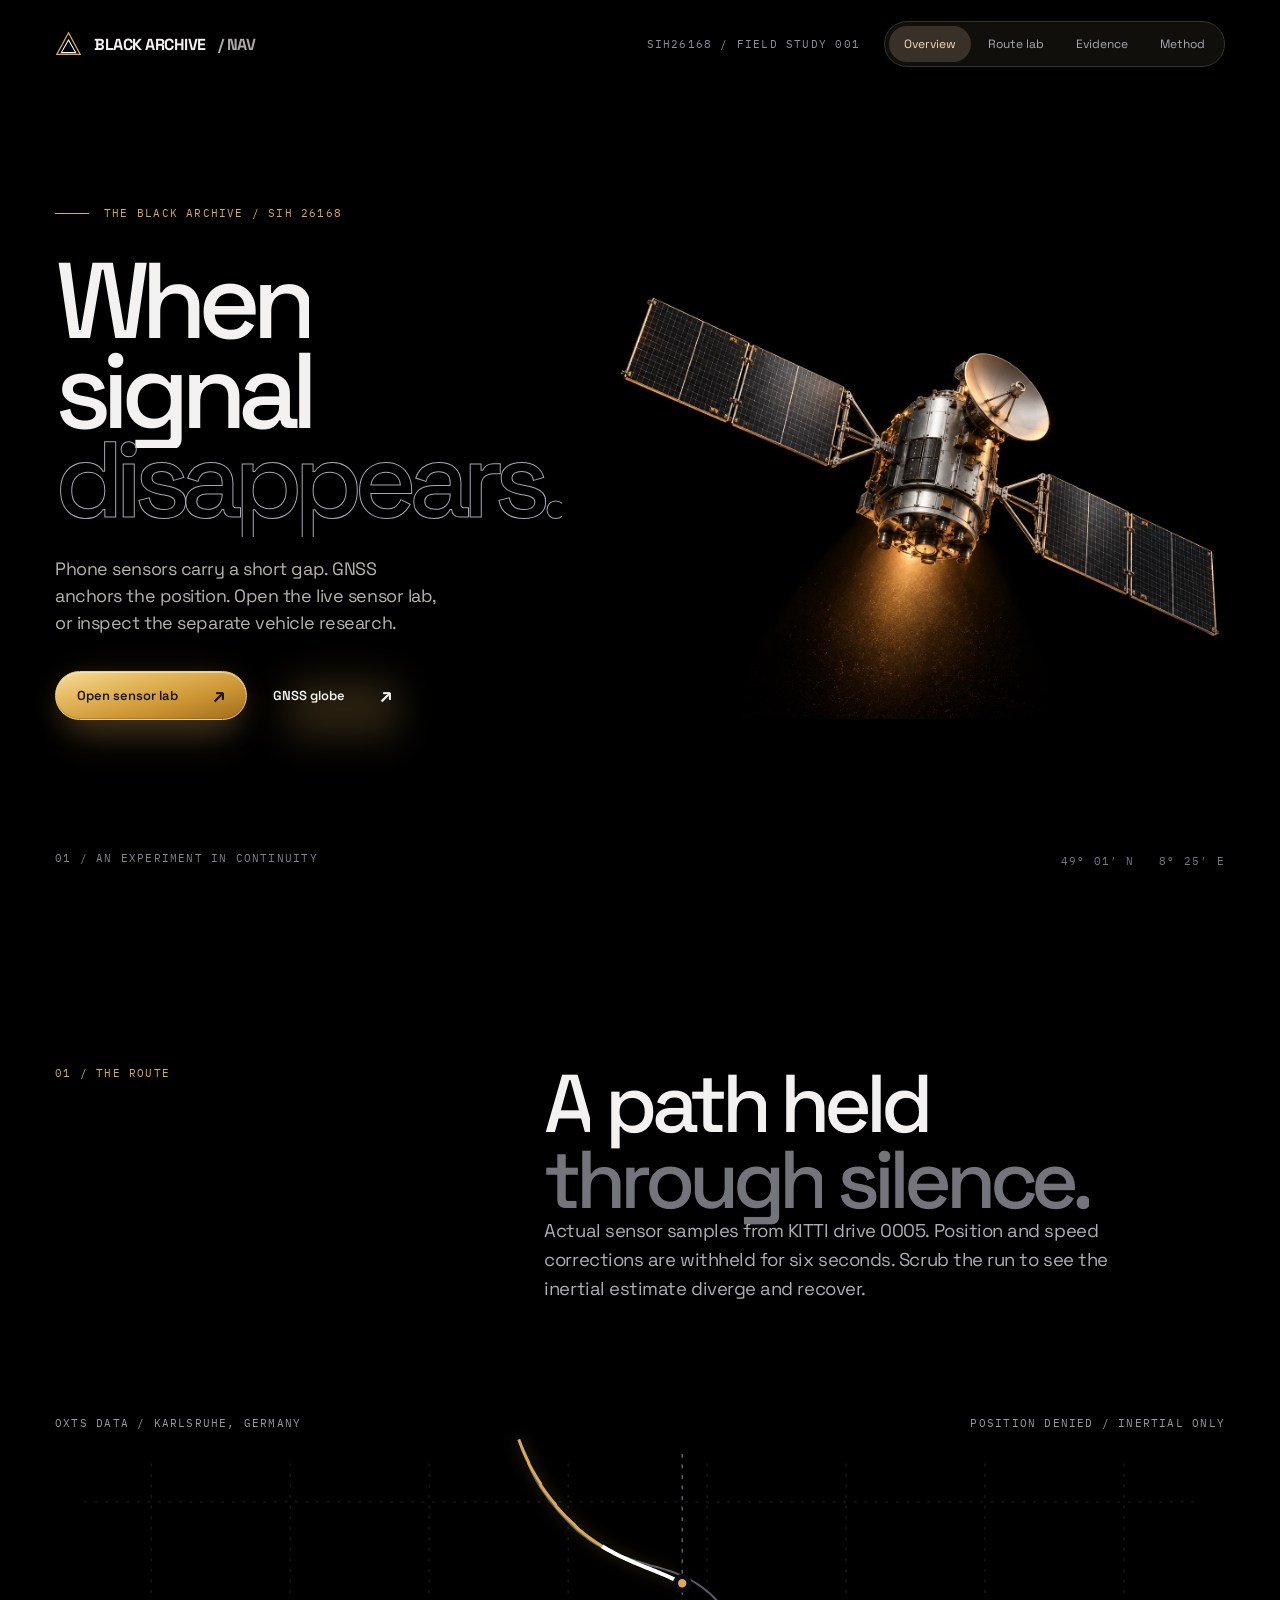
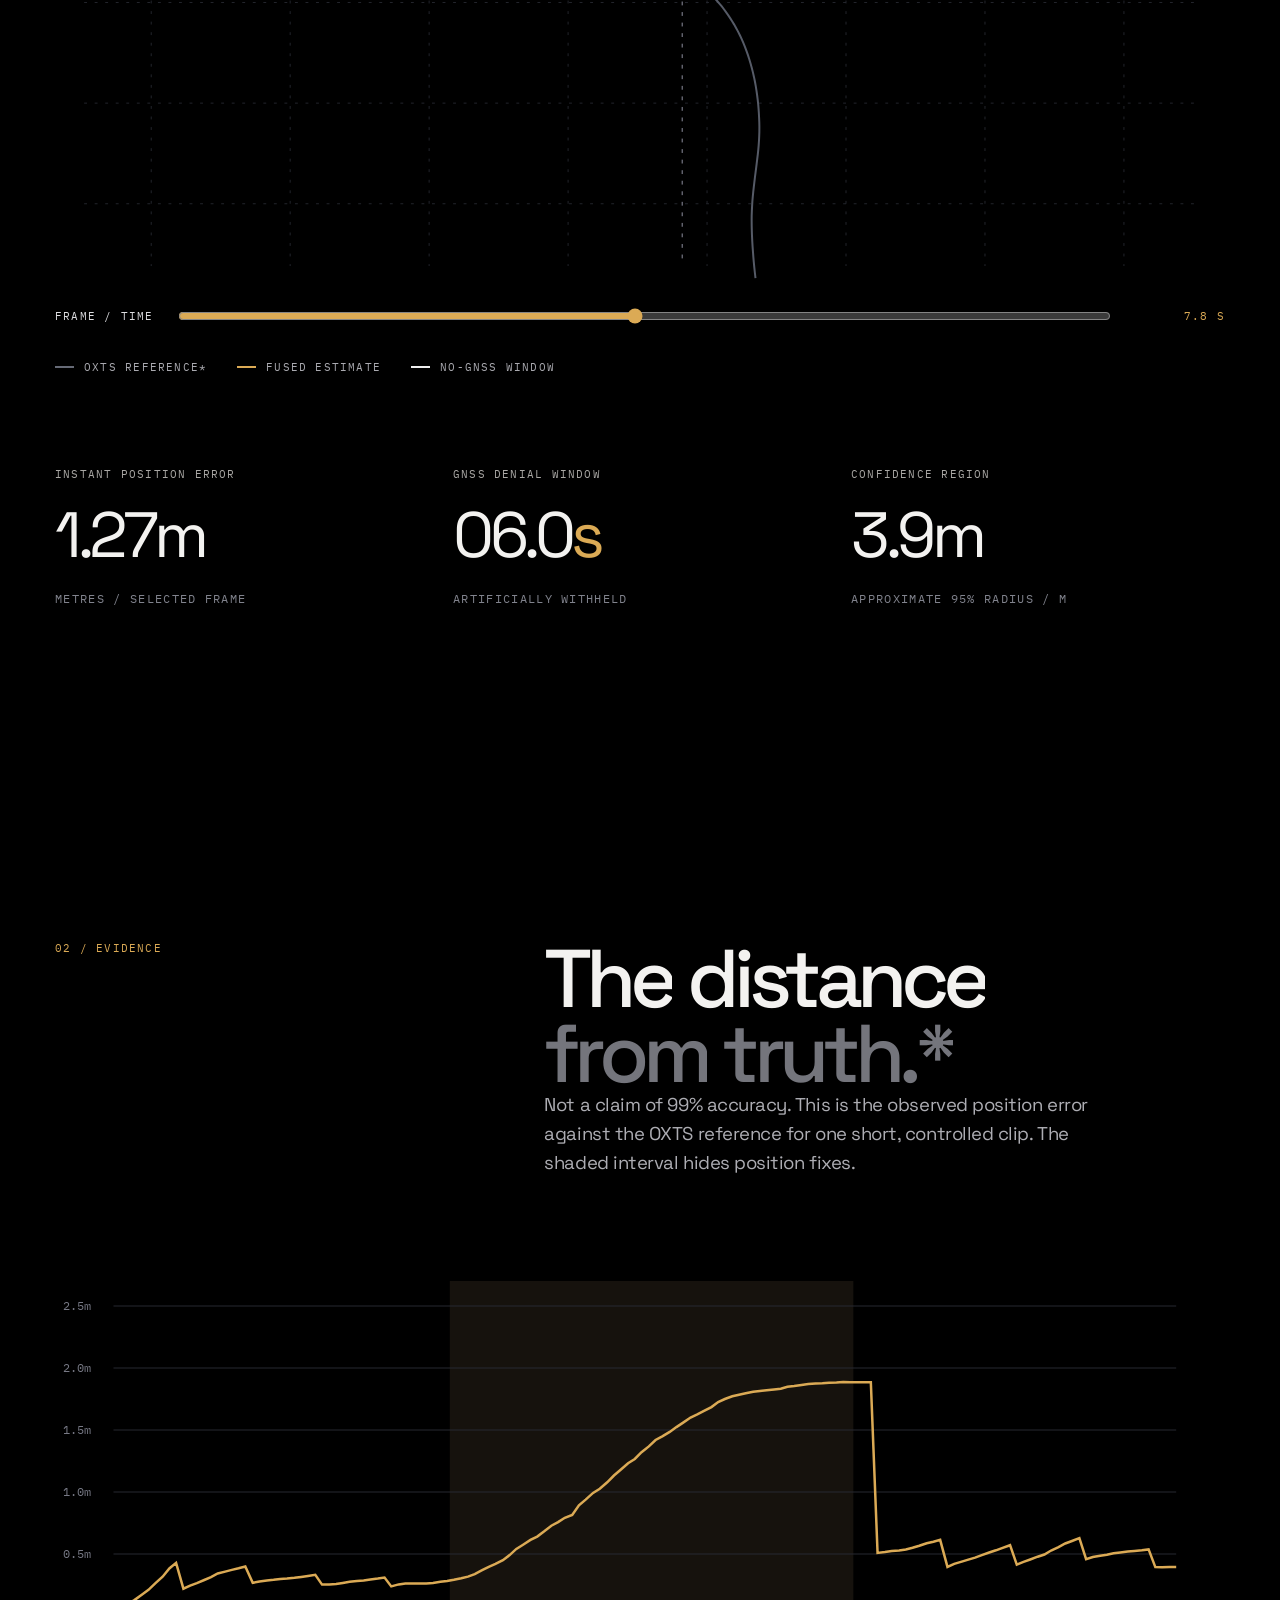
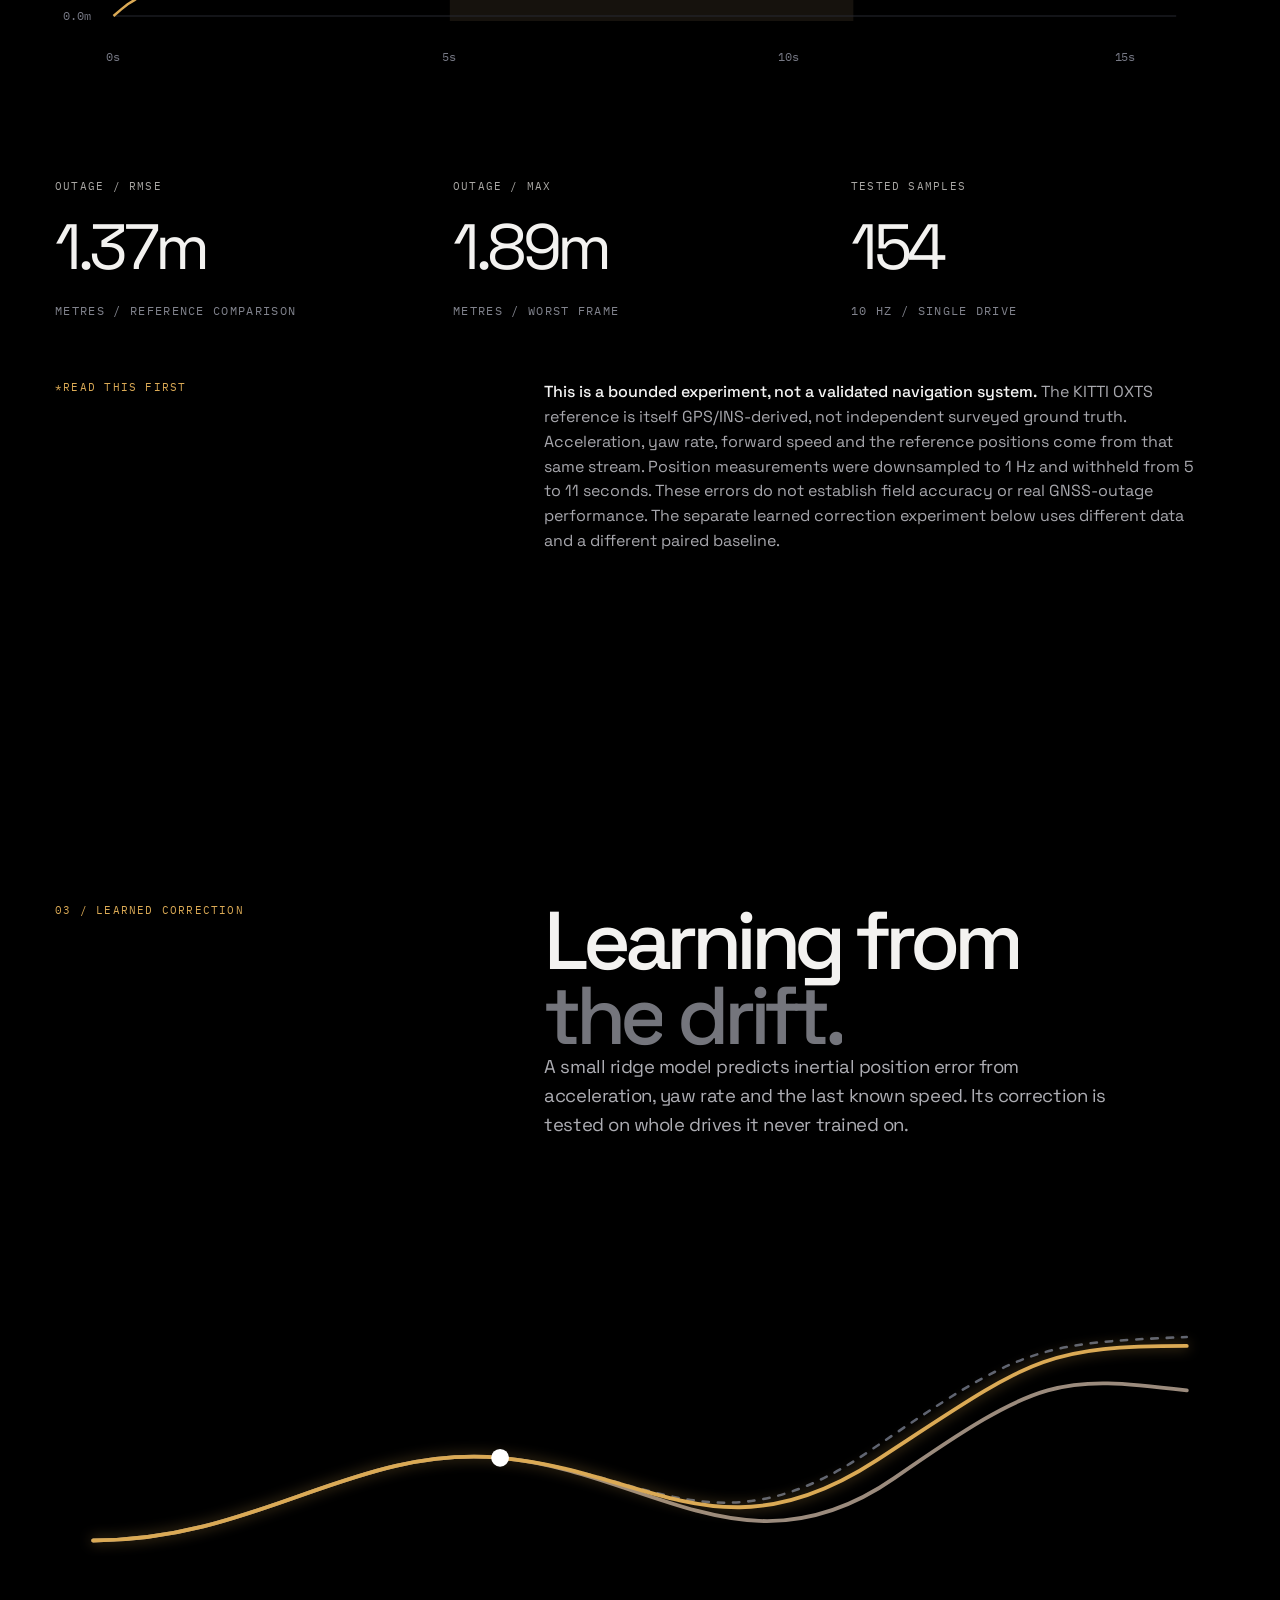
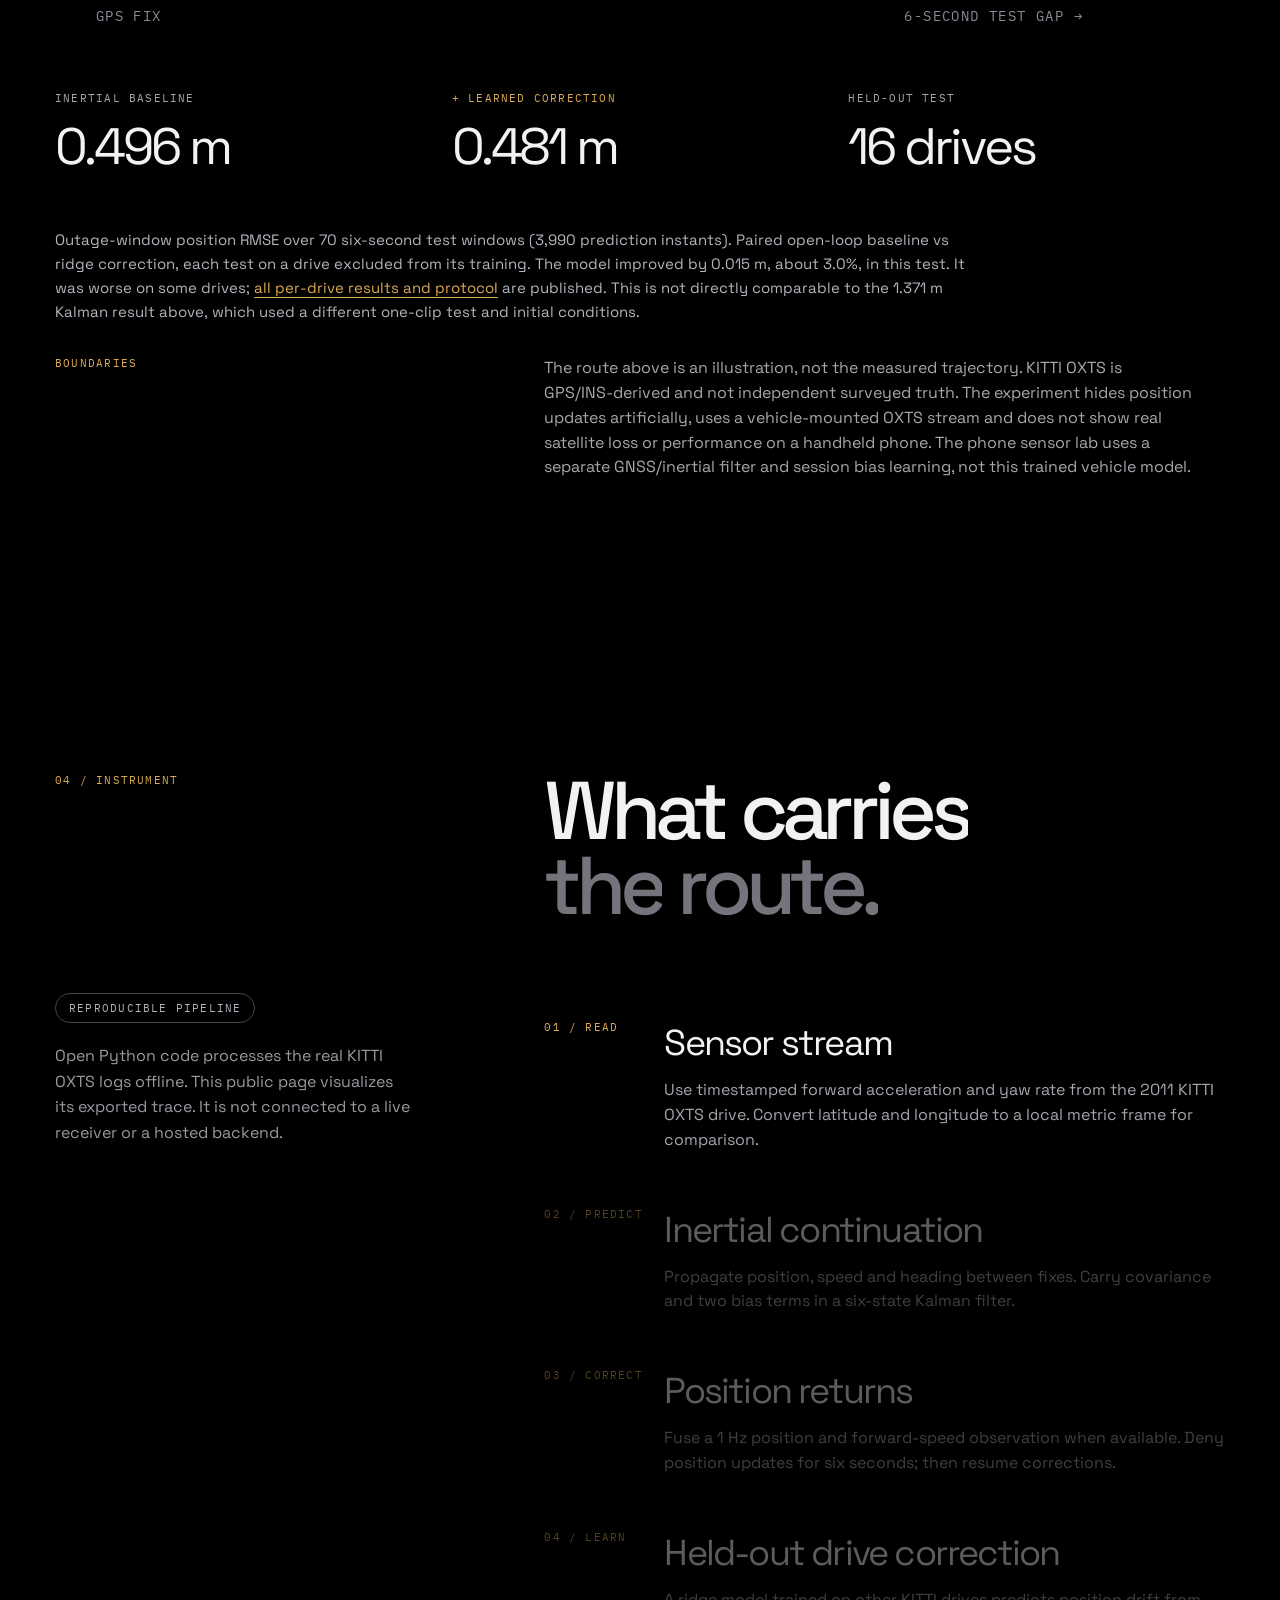
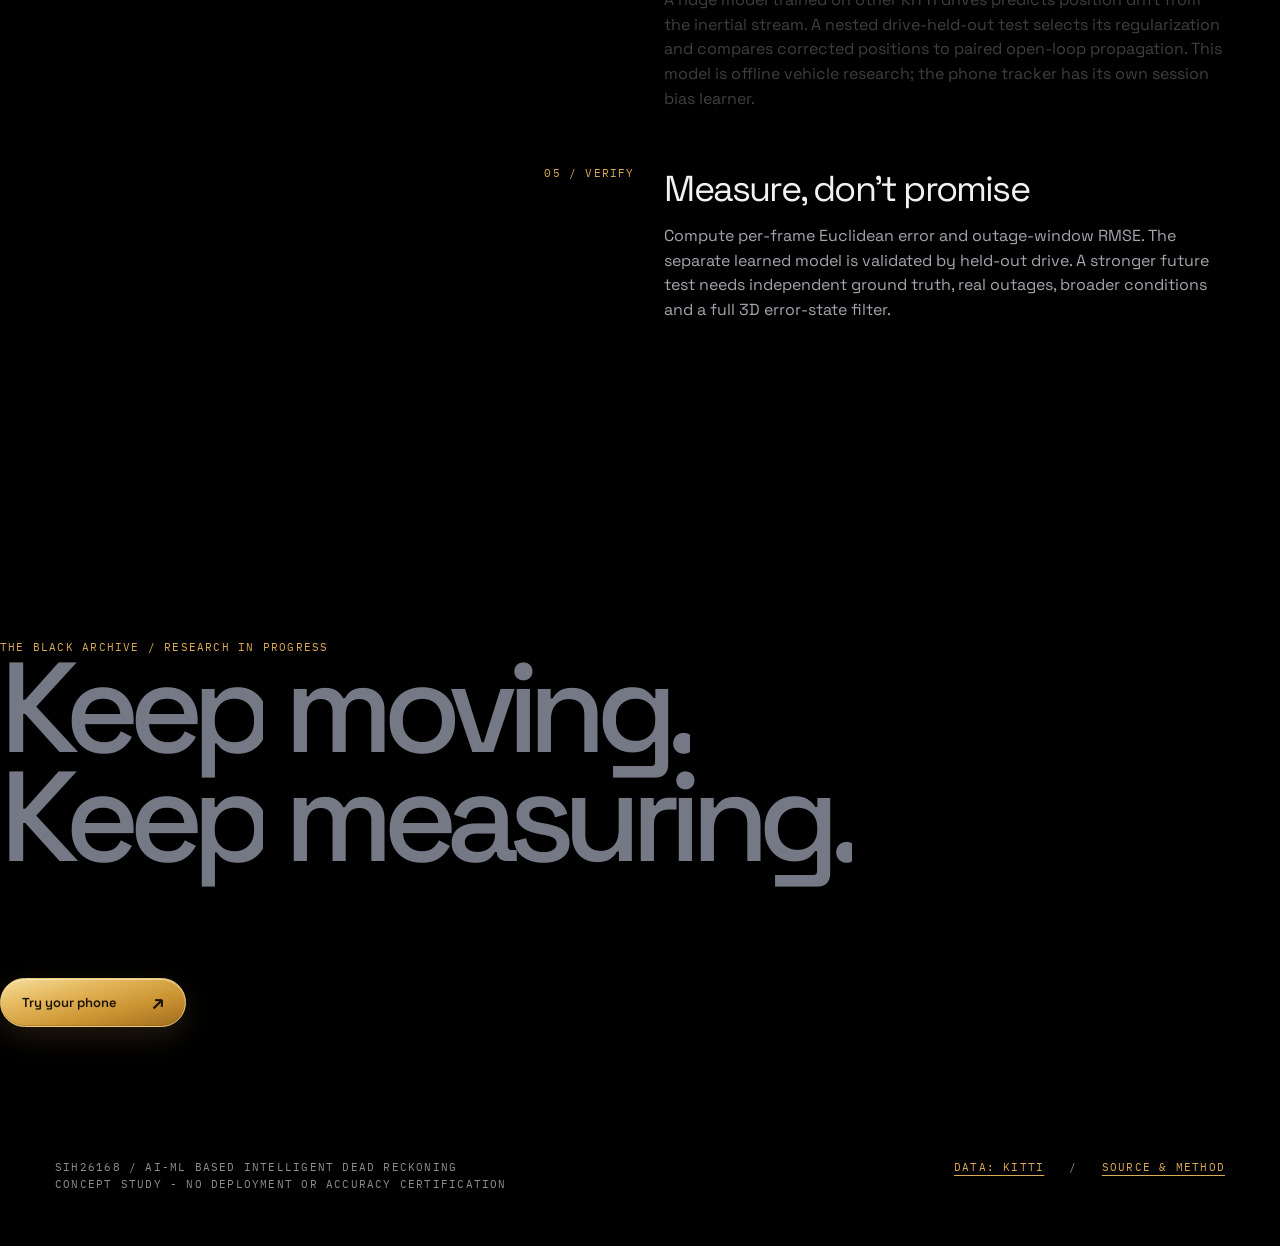
==== commit 7e390bc6: "v24: richer gold - index.html" ====
--- a/index.html
+++ b/index.html
@@ -1,12 +1,12 @@
 <!doctype html>
 <html lang="en"><head><meta charset="utf-8"><meta name="viewport" content="width=device-width,initial-scale=1"><meta name="theme-color" content="#000000"><meta name="description" content="The Black Archive: an honest GNSS/INS dead-reckoning experiment measured on public KITTI sensor logs."><title>Black Archive / Continuity</title><link rel="preconnect" href="https://fonts.googleapis.com"><link rel="preconnect" href="https://fonts.gstatic.com" crossorigin><link href="https://fonts.googleapis.com/css2?family=IBM+Plex+Mono:wght@400;500&family=Space+Grotesk:wght@400;500;600;700&display=swap" rel="stylesheet">
 <style>
-:root{--bg:#000;--ink:#f3f2f0;--muted:#aaa8a5;--quiet:#777b85;--accent:#d3b482;--axis:#303137;--margin:clamp(24px,4.3vw,76px);--display:'Space Grotesk',Arial,sans-serif;--mono:'IBM Plex Mono',monospace}*{box-sizing:border-box}html{scroll-behavior:smooth;background:#000}body{margin:0;color:var(--ink);background:var(--bg);font-family:var(--display);-webkit-font-smoothing:antialiased}button,a,input{font:inherit}button{cursor:pointer}a{color:inherit}a:focus-visible,button:focus-visible,input:focus-visible{outline:2px solid var(--accent);outline-offset:4px}::selection{background:#d3b482;color:#000}.mono{font-family:var(--mono);font-size:11px;letter-spacing:.11em;text-transform:uppercase}.muted{color:var(--muted)}.accent{color:var(--accent)}.wrap{max-width:1600px;margin:auto;padding-inline:var(--margin)}.header{height:88px;display:flex;justify-content:space-between;align-items:center;gap:20px;position:relative;z-index:30}.mark{font-weight:700;text-decoration:none;display:flex;align-items:center;gap:12px;font-size:16px;letter-spacing:-.03em}.brand-icon{height:27px;width:27px;display:inline-flex;align-items:center;justify-content:center}.brand-icon svg{width:100%;height:100%}.header-right{display:flex;gap:24px;align-items:center}.version{white-space:nowrap;color:#8e9098}.nav{display:flex;padding:4px;gap:2px;border:1px solid #303039;border-radius:999px;background:#11100e;position:relative;isolation:isolate}.nav a{position:relative;padding:10px 15px;text-decoration:none;font-size:12px;color:#aaaab2;transition:color .22s;white-space:nowrap}.nav a:hover,.nav a.active{color:#fff}.nav-indicator{position:absolute;z-index:-1;left:4px;top:4px;bottom:4px;background:#343029;border-radius:999px;transition:transform .48s cubic-bezier(.22,1,.36,1),width .48s cubic-bezier(.22,1,.36,1)}main{overflow:hidden}.hero{min-height:min(790px,calc(100svh - 88px));min-height:max(650px,calc(100svh - 88px));display:grid;grid-template-columns:5fr 8fr;align-items:center;position:relative}.hero-copy{z-index:2;padding:24px 0 86px}.eyebrow{color:var(--accent);display:flex;gap:15px;align-items:center}.eyebrow:before{content:'';width:34px;height:1px;background:var(--accent)}h1,h2,h3,p{margin-top:0}h1{font-size:clamp(69px,8.4vw,150px);line-height:.83;letter-spacing:-.083em;font-weight:500;margin:36px 0 32px}h1 span{display:block}h1 .outline{color:transparent;-webkit-text-stroke:1px #a5a8b0}.hero-description{font-size:clamp(16px,1.4vw,20px);line-height:1.5;color:#b3b2b5;max-width:390px;letter-spacing:-.025em;margin-bottom:34px}.cta{border:1px solid #d3b482;border-radius:999px;background:var(--accent);padding:15px 21px;color:#08090e;display:inline-flex;gap:35px;align-items:center;text-decoration:none;font-size:13px;font-weight:600;position:relative;transition:transform .25s,background .25s}.cta:before{content:'';position:absolute;inset:9px 15px -18px;background:var(--accent);filter:blur(19px);opacity:.2;z-index:-1}.cta:hover{transform:translateY(-3px);background:#e4cda5}.cta span{font-size:20px;line-height:.7}.hero-visual{position:relative;min-height:620px;margin-right:calc(-1*var(--margin));display:flex;align-items:center;justify-content:center}.hero-visual:before{content:'';position:absolute;width:80%;aspect-ratio:1;border-radius:50%;background:radial-gradient(circle,rgba(130,109,77,.12),rgba(0,0,0,0) 67%);filter:blur(35px)}.orb{width:min(760px,105%);height:auto;overflow:visible;position:relative;filter:drop-shadow(0 0 28px rgba(211,180,130,.14))}.orb .contour{fill:none;stroke:#363943;stroke-width:.7}.orb .brightline{fill:none;stroke:var(--accent);stroke-width:2;stroke-linecap:round;stroke-linejoin:round;stroke-dasharray:2400;stroke-dashoffset:2400;animation:draw 1.4s .1s cubic-bezier(.22,1,.36,1) forwards}.orb .tiny{fill:#dbc39c}.orb .thin{fill:none;stroke:#656c85;stroke-width:.8}.orb .noise{fill:#c9b18c;opacity:.36}.hero-index{position:absolute;right:var(--margin);bottom:32px;color:#777987}.hero-meta{position:absolute;bottom:35px;left:var(--margin);color:#83838d}.section{padding-top:clamp(110px,13vw,210px);padding-bottom:clamp(110px,13vw,210px)}.section-head{display:grid;grid-template-columns:5fr 8fr;gap:5vw;align-items:start;margin-bottom:70px}.section-kicker{color:var(--accent)}.section-title{font-size:clamp(49px,6.4vw,105px);line-height:.92;letter-spacing:-.075em;font-weight:500;max-width:900px;margin:0}.section-title em{font-style:normal;color:#74757c}.support{max-width:570px;color:#adadb3;font-size:clamp(16px,1.45vw,21px);line-height:1.55;letter-spacing:-.025em}.section-copy{grid-column:2}.lab{background:#000}.lab-main{position:relative;min-height:590px;padding:24px 0 0}.lab-meta{display:flex;justify-content:space-between;gap:20px;flex-wrap:wrap;color:#9999a2}.lab-art{height:460px;width:100%;display:block;overflow:visible}.axis{stroke:#24262d;stroke-width:1;stroke-dasharray:3 8}.route-truth{stroke:#565b67;stroke-width:2;fill:none;vector-effect:non-scaling-stroke}.route-fused{stroke:var(--accent);stroke-width:3;fill:none;vector-effect:non-scaling-stroke;filter:drop-shadow(0 0 8px rgba(211,180,130,.45))}.route-outage{stroke:#fff;stroke-width:4;fill:none;vector-effect:non-scaling-stroke}.point-current{fill:var(--accent);stroke:#080b16;stroke-width:5;vector-effect:non-scaling-stroke}.scan-line{stroke:#9496a6;stroke-width:1;stroke-dasharray:4 7}.scrubber{display:flex;gap:22px;align-items:center;padding:12px 0 30px}.scrubber label{color:#dedee1;white-space:nowrap}.scrubber input{width:100%;height:24px;accent-color:var(--accent);cursor:ew-resize}.scrubber output{min-width:90px;text-align:right;color:var(--accent)}.legend{display:flex;gap:30px;align-items:center;flex-wrap:wrap;color:#aaaab0}.legend span{display:flex;gap:10px;align-items:center}.legend i{width:19px;height:2px;background:var(--accent);display:block}.legend .white{background:#eee}.legend .grey{background:#666a76}.readouts{display:grid;grid-template-columns:repeat(3,1fr);gap:24px;margin-top:88px}.readout strong{display:block;font-size:clamp(34px,5vw,70px);font-weight:400;letter-spacing:-.07em;margin:11px 0}.readout small{color:#81838d;font-size:12px}.evidence-plot{width:100%;height:420px;display:block;overflow:visible}.chart-line{fill:none;stroke:var(--accent);stroke-width:2.5;vector-effect:non-scaling-stroke}.chart-bg{fill:#12151c}.chart-outage{fill:#9d835a;opacity:.14}.chart-axis{stroke:#282932;stroke-width:1}.evidence-notes{display:grid;grid-template-columns:5fr 8fr;gap:5vw;margin-top:60px}.evidence-notes p{line-height:1.55;color:#a7a7ad;max-width:650px;font-size:16px}.evidence-notes strong{color:#f4f4f4;font-weight:500}.method{padding-top:110px;padding-bottom:160px}.method-layout{display:grid;grid-template-columns:5fr 8fr;gap:5vw}.method-step{padding:27px 0;display:grid;grid-template-columns:100px 1fr;gap:20px;border-top:1px solid #292a30}.method-step:last-child{border-bottom:1px solid #292a30}.method-step h3{font-size:clamp(23px,3vw,36px);font-weight:400;letter-spacing:-.05em;margin:0 0 12px}.method-step p{line-height:1.55;color:#a4a5ad;max-width:600px;margin:0}.method-note{color:#9999a0;line-height:1.6;max-width:360px;margin-top:20px}.finale{padding:130px 0 100px;position:relative}.finale h2{font-size:clamp(70px,10vw,165px);line-height:.85;letter-spacing:-.09em;font-weight:500;max-width:1000px}.finale h2 span{color:#747985}.footer{padding-block:32px 52px;display:flex;justify-content:space-between;gap:20px;color:#8c8c93;line-height:1.6}.footer a{text-underline-offset:4px}.tag{display:inline-flex;border:1px solid #42444c;border-radius:999px;padding:7px 13px;color:#b2b3bd}.skip{position:absolute;left:-999px;top:6px;z-index:50;background:#fff;color:#000;padding:12px}.skip:focus{left:10px}@keyframes draw{to{stroke-dashoffset:0}}@media(max-width:900px){.version{display:none}.hero{grid-template-columns:1fr;min-height:auto}.hero-copy{padding-top:84px;padding-bottom:0}.hero-visual{min-height:550px;margin-top:-36px;margin-left:12vw}.orb{width:min(100%,700px)}.hero-meta{bottom:12px}.hero-index{bottom:12px}.section-head,.evidence-notes,.method-layout{grid-template-columns:1fr}.section-copy{grid-column:1}.section-head{gap:28px;margin-bottom:48px}.section-title{max-width:800px}.method-note{max-width:650px;margin:0 0 30px}.lab-main{min-height:470px}.lab-art{height:330px}}@media(max-width:600px){.header{height:78px;display:block;padding-top:18px}.mark{font-size:14px}.brand-icon{width:22px;height:22px}.header-right{position:absolute;right:var(--margin);top:15px}.nav{position:fixed;bottom:16px;left:14px;right:14px;justify-content:space-around;z-index:80;background:rgba(19,20,24,.95);backdrop-filter:blur(18px);box-shadow:0 7px 35px #000}.nav a{font-size:11px;padding:12px 10px;text-align:center;min-width:58px}.hero-copy{padding-top:65px}.hero h1{font-size:clamp(66px,17vw,96px);margin:25px 0}.hero-description{font-size:16px;max-width:350px}.hero-visual{min-height:420px;margin:-25px -70px 0 0}.orb{width:120%}.hero-meta{bottom:16px}.hero-index{right:calc(var(--margin) + 38px);bottom:16px}.mono{font-size:10px}.section{padding-top:110px;padding-bottom:100px}.section-title{font-size:clamp(47px,13vw,70px)}.lab-main{min-height:380px}.lab-art{height:265px;margin-left:-10%;width:120%}.lab-meta{font-size:9px;gap:8px}.scrubber{gap:12px}.scrubber label{font-size:9px}.scrubber output{min-width:54px;font-size:10px}.legend{gap:13px;font-size:9px}.readouts{grid-template-columns:1fr 1fr;gap:35px 12px;margin-top:55px}.readout strong{font-size:43px}.readout small{font-size:10px}.evidence-plot{height:290px;width:115%;margin-left:-6%}.evidence-notes{margin-top:32px}.method{padding-top:50px}.method-step{grid-template-columns:52px 1fr;gap:12px}.method-step h3{font-size:24px}.method-step p{font-size:14px}.finale{padding:90px 0 130px}.finale h2{font-size:clamp(66px,14vw,95px)}.footer{display:block;padding-bottom:105px;font-size:10px}.footer div{margin-bottom:16px}}@media(prefers-reduced-motion:reduce){*,*:before,*:after{animation-duration:.01ms!important;scroll-behavior:auto!important;transition-duration:.01ms!important}.orb .brightline{stroke-dashoffset:0}}
-.simple-route{filter:drop-shadow(0 0 25px rgba(211,180,130,.10))}.simple-under{fill:none;stroke:#243047;stroke-width:21;stroke-linecap:round;opacity:.55;filter:blur(12px)}.simple-line,.simple-gap{fill:none;stroke-linecap:round;stroke-linejoin:round}.simple-line{stroke:#d3b482;stroke-width:4;filter:drop-shadow(0 0 5px rgba(211,180,130,.45))}.simple-gap{stroke:#fff;stroke-width:6}.simple-fix{fill:#000;stroke:#fff;stroke-width:3}.simple-label,.simple-key{fill:#9599a7;font:10px var(--mono);letter-spacing:.09em}.simple-key{fill:#b6b9c3}@media(max-width:600px){.simple-label,.simple-key{font-size:13px}}
-.learned{background:#000}.learned-panel{padding:20px 0;background:transparent}.learned-route svg{width:100%;height:auto;overflow:visible}.learned-route path{fill:none;stroke-linecap:round;stroke-linejoin:round}.learned-route .learning-ghost{stroke:#5d6372;stroke-width:2;stroke-dasharray:5 7}.learned-route .learning-base{stroke:#b7a493;stroke-width:3;opacity:.85}.learned-route .learning-corrected{stroke:var(--accent);stroke-width:3;filter:drop-shadow(0 0 5px #d3b48288)}.learned-route text{font:11px var(--mono);letter-spacing:.1em;fill:#898c98}.learned-stats{display:grid;grid-template-columns:repeat(3,1fr);padding:26px 0 4px;gap:20px}.learned-stats strong{display:block;font-size:clamp(30px,4vw,58px);font-weight:400;letter-spacing:-.06em;margin-top:7px}.learned-caption{line-height:1.6;color:#b3b4bd;font-size:15px;max-width:920px;margin:25px 0 0}.learned-caption a{color:#dbc39c;text-underline-offset:4px}.learned .evidence-notes{margin-top:32px}@media(max-width:600px){.learned-panel{padding:10px 0}.learned-stats{grid-template-columns:1fr 1fr;gap:22px 8px}.learned-stats strong{font-size:33px}.learned-stats .mono{font-size:8px}.learned-caption{font-size:13px}.learned-route text{font-size:16px}}
+:root{--bg:#000;--ink:#f3f2f0;--muted:#aaa8a5;--quiet:#777b85;--accent:#dbaa55;--axis:#303137;--margin:clamp(24px,4.3vw,76px);--display:'Space Grotesk',Arial,sans-serif;--mono:'IBM Plex Mono',monospace}*{box-sizing:border-box}html{scroll-behavior:smooth;background:#000}body{margin:0;color:var(--ink);background:var(--bg);font-family:var(--display);-webkit-font-smoothing:antialiased}button,a,input{font:inherit}button{cursor:pointer}a{color:inherit}a:focus-visible,button:focus-visible,input:focus-visible{outline:2px solid var(--accent);outline-offset:4px}::selection{background:#dbaa55;color:#000}.mono{font-family:var(--mono);font-size:11px;letter-spacing:.11em;text-transform:uppercase}.muted{color:var(--muted)}.accent{color:var(--accent)}.wrap{max-width:1600px;margin:auto;padding-inline:var(--margin)}.header{height:88px;display:flex;justify-content:space-between;align-items:center;gap:20px;position:relative;z-index:30}.mark{font-weight:700;text-decoration:none;display:flex;align-items:center;gap:12px;font-size:16px;letter-spacing:-.03em}.brand-icon{height:27px;width:27px;display:inline-flex;align-items:center;justify-content:center}.brand-icon svg{width:100%;height:100%}.header-right{display:flex;gap:24px;align-items:center}.version{white-space:nowrap;color:#8e9098}.nav{display:flex;padding:4px;gap:2px;border:1px solid #303039;border-radius:999px;background:#11100e;position:relative;isolation:isolate}.nav a{position:relative;padding:10px 15px;text-decoration:none;font-size:12px;color:#aaaab2;transition:color .22s;white-space:nowrap}.nav a:hover,.nav a.active{color:#fff}.nav-indicator{position:absolute;z-index:-1;left:4px;top:4px;bottom:4px;background:#343029;border-radius:999px;transition:transform .48s cubic-bezier(.22,1,.36,1),width .48s cubic-bezier(.22,1,.36,1)}main{overflow:hidden}.hero{min-height:min(790px,calc(100svh - 88px));min-height:max(650px,calc(100svh - 88px));display:grid;grid-template-columns:5fr 8fr;align-items:center;position:relative}.hero-copy{z-index:2;padding:24px 0 86px}.eyebrow{color:var(--accent);display:flex;gap:15px;align-items:center}.eyebrow:before{content:'';width:34px;height:1px;background:var(--accent)}h1,h2,h3,p{margin-top:0}h1{font-size:clamp(69px,8.4vw,150px);line-height:.83;letter-spacing:-.083em;font-weight:500;margin:36px 0 32px}h1 span{display:block}h1 .outline{color:transparent;-webkit-text-stroke:1px #a5a8b0}.hero-description{font-size:clamp(16px,1.4vw,20px);line-height:1.5;color:#b3b2b5;max-width:390px;letter-spacing:-.025em;margin-bottom:34px}.cta{border:1px solid #dbaa55;border-radius:999px;background:var(--accent);padding:15px 21px;color:#08090e;display:inline-flex;gap:35px;align-items:center;text-decoration:none;font-size:13px;font-weight:600;position:relative;transition:transform .25s,background .25s}.cta:before{content:'';position:absolute;inset:9px 15px -18px;background:var(--accent);filter:blur(19px);opacity:.2;z-index:-1}.cta:hover{transform:translateY(-3px);background:#e4cda5}.cta span{font-size:20px;line-height:.7}.hero-visual{position:relative;min-height:620px;margin-right:calc(-1*var(--margin));display:flex;align-items:center;justify-content:center}.hero-visual:before{content:'';position:absolute;width:80%;aspect-ratio:1;border-radius:50%;background:radial-gradient(circle,rgba(130,109,77,.12),rgba(0,0,0,0) 67%);filter:blur(35px)}.orb{width:min(760px,105%);height:auto;overflow:visible;position:relative;filter:drop-shadow(0 0 28px rgba(219,170,85,.14))}.orb .contour{fill:none;stroke:#363943;stroke-width:.7}.orb .brightline{fill:none;stroke:var(--accent);stroke-width:2;stroke-linecap:round;stroke-linejoin:round;stroke-dasharray:2400;stroke-dashoffset:2400;animation:draw 1.4s .1s cubic-bezier(.22,1,.36,1) forwards}.orb .tiny{fill:#dbc39c}.orb .thin{fill:none;stroke:#656c85;stroke-width:.8}.orb .noise{fill:#c9b18c;opacity:.36}.hero-index{position:absolute;right:var(--margin);bottom:32px;color:#777987}.hero-meta{position:absolute;bottom:35px;left:var(--margin);color:#83838d}.section{padding-top:clamp(110px,13vw,210px);padding-bottom:clamp(110px,13vw,210px)}.section-head{display:grid;grid-template-columns:5fr 8fr;gap:5vw;align-items:start;margin-bottom:70px}.section-kicker{color:var(--accent)}.section-title{font-size:clamp(49px,6.4vw,105px);line-height:.92;letter-spacing:-.075em;font-weight:500;max-width:900px;margin:0}.section-title em{font-style:normal;color:#74757c}.support{max-width:570px;color:#adadb3;font-size:clamp(16px,1.45vw,21px);line-height:1.55;letter-spacing:-.025em}.section-copy{grid-column:2}.lab{background:#000}.lab-main{position:relative;min-height:590px;padding:24px 0 0}.lab-meta{display:flex;justify-content:space-between;gap:20px;flex-wrap:wrap;color:#9999a2}.lab-art{height:460px;width:100%;display:block;overflow:visible}.axis{stroke:#24262d;stroke-width:1;stroke-dasharray:3 8}.route-truth{stroke:#565b67;stroke-width:2;fill:none;vector-effect:non-scaling-stroke}.route-fused{stroke:var(--accent);stroke-width:3;fill:none;vector-effect:non-scaling-stroke;filter:drop-shadow(0 0 8px rgba(219,170,85,.45))}.route-outage{stroke:#fff;stroke-width:4;fill:none;vector-effect:non-scaling-stroke}.point-current{fill:var(--accent);stroke:#080b16;stroke-width:5;vector-effect:non-scaling-stroke}.scan-line{stroke:#9496a6;stroke-width:1;stroke-dasharray:4 7}.scrubber{display:flex;gap:22px;align-items:center;padding:12px 0 30px}.scrubber label{color:#dedee1;white-space:nowrap}.scrubber input{width:100%;height:24px;accent-color:var(--accent);cursor:ew-resize}.scrubber output{min-width:90px;text-align:right;color:var(--accent)}.legend{display:flex;gap:30px;align-items:center;flex-wrap:wrap;color:#aaaab0}.legend span{display:flex;gap:10px;align-items:center}.legend i{width:19px;height:2px;background:var(--accent);display:block}.legend .white{background:#eee}.legend .grey{background:#666a76}.readouts{display:grid;grid-template-columns:repeat(3,1fr);gap:24px;margin-top:88px}.readout strong{display:block;font-size:clamp(34px,5vw,70px);font-weight:400;letter-spacing:-.07em;margin:11px 0}.readout small{color:#81838d;font-size:12px}.evidence-plot{width:100%;height:420px;display:block;overflow:visible}.chart-line{fill:none;stroke:var(--accent);stroke-width:2.5;vector-effect:non-scaling-stroke}.chart-bg{fill:#12151c}.chart-outage{fill:#9d835a;opacity:.14}.chart-axis{stroke:#282932;stroke-width:1}.evidence-notes{display:grid;grid-template-columns:5fr 8fr;gap:5vw;margin-top:60px}.evidence-notes p{line-height:1.55;color:#a7a7ad;max-width:650px;font-size:16px}.evidence-notes strong{color:#f4f4f4;font-weight:500}.method{padding-top:110px;padding-bottom:160px}.method-layout{display:grid;grid-template-columns:5fr 8fr;gap:5vw}.method-step{padding:27px 0;display:grid;grid-template-columns:100px 1fr;gap:20px;border-top:1px solid #292a30}.method-step:last-child{border-bottom:1px solid #292a30}.method-step h3{font-size:clamp(23px,3vw,36px);font-weight:400;letter-spacing:-.05em;margin:0 0 12px}.method-step p{line-height:1.55;color:#a4a5ad;max-width:600px;margin:0}.method-note{color:#9999a0;line-height:1.6;max-width:360px;margin-top:20px}.finale{padding:130px 0 100px;position:relative}.finale h2{font-size:clamp(70px,10vw,165px);line-height:.85;letter-spacing:-.09em;font-weight:500;max-width:1000px}.finale h2 span{color:#747985}.footer{padding-block:32px 52px;display:flex;justify-content:space-between;gap:20px;color:#8c8c93;line-height:1.6}.footer a{text-underline-offset:4px}.tag{display:inline-flex;border:1px solid #42444c;border-radius:999px;padding:7px 13px;color:#b2b3bd}.skip{position:absolute;left:-999px;top:6px;z-index:50;background:#fff;color:#000;padding:12px}.skip:focus{left:10px}@keyframes draw{to{stroke-dashoffset:0}}@media(max-width:900px){.version{display:none}.hero{grid-template-columns:1fr;min-height:auto}.hero-copy{padding-top:84px;padding-bottom:0}.hero-visual{min-height:550px;margin-top:-36px;margin-left:12vw}.orb{width:min(100%,700px)}.hero-meta{bottom:12px}.hero-index{bottom:12px}.section-head,.evidence-notes,.method-layout{grid-template-columns:1fr}.section-copy{grid-column:1}.section-head{gap:28px;margin-bottom:48px}.section-title{max-width:800px}.method-note{max-width:650px;margin:0 0 30px}.lab-main{min-height:470px}.lab-art{height:330px}}@media(max-width:600px){.header{height:78px;display:block;padding-top:18px}.mark{font-size:14px}.brand-icon{width:22px;height:22px}.header-right{position:absolute;right:var(--margin);top:15px}.nav{position:fixed;bottom:16px;left:14px;right:14px;justify-content:space-around;z-index:80;background:rgba(19,20,24,.95);backdrop-filter:blur(18px);box-shadow:0 7px 35px #000}.nav a{font-size:11px;padding:12px 10px;text-align:center;min-width:58px}.hero-copy{padding-top:65px}.hero h1{font-size:clamp(66px,17vw,96px);margin:25px 0}.hero-description{font-size:16px;max-width:350px}.hero-visual{min-height:420px;margin:-25px -70px 0 0}.orb{width:120%}.hero-meta{bottom:16px}.hero-index{right:calc(var(--margin) + 38px);bottom:16px}.mono{font-size:10px}.section{padding-top:110px;padding-bottom:100px}.section-title{font-size:clamp(47px,13vw,70px)}.lab-main{min-height:380px}.lab-art{height:265px;margin-left:-10%;width:120%}.lab-meta{font-size:9px;gap:8px}.scrubber{gap:12px}.scrubber label{font-size:9px}.scrubber output{min-width:54px;font-size:10px}.legend{gap:13px;font-size:9px}.readouts{grid-template-columns:1fr 1fr;gap:35px 12px;margin-top:55px}.readout strong{font-size:43px}.readout small{font-size:10px}.evidence-plot{height:290px;width:115%;margin-left:-6%}.evidence-notes{margin-top:32px}.method{padding-top:50px}.method-step{grid-template-columns:52px 1fr;gap:12px}.method-step h3{font-size:24px}.method-step p{font-size:14px}.finale{padding:90px 0 130px}.finale h2{font-size:clamp(66px,14vw,95px)}.footer{display:block;padding-bottom:105px;font-size:10px}.footer div{margin-bottom:16px}}@media(prefers-reduced-motion:reduce){*,*:before,*:after{animation-duration:.01ms!important;scroll-behavior:auto!important;transition-duration:.01ms!important}.orb .brightline{stroke-dashoffset:0}}
+.simple-route{filter:drop-shadow(0 0 25px rgba(219,170,85,.10))}.simple-under{fill:none;stroke:#243047;stroke-width:21;stroke-linecap:round;opacity:.55;filter:blur(12px)}.simple-line,.simple-gap{fill:none;stroke-linecap:round;stroke-linejoin:round}.simple-line{stroke:#dbaa55;stroke-width:4;filter:drop-shadow(0 0 5px rgba(219,170,85,.45))}.simple-gap{stroke:#fff;stroke-width:6}.simple-fix{fill:#000;stroke:#fff;stroke-width:3}.simple-label,.simple-key{fill:#9599a7;font:10px var(--mono);letter-spacing:.09em}.simple-key{fill:#b6b9c3}@media(max-width:600px){.simple-label,.simple-key{font-size:13px}}
+.learned{background:#000}.learned-panel{padding:20px 0;background:transparent}.learned-route svg{width:100%;height:auto;overflow:visible}.learned-route path{fill:none;stroke-linecap:round;stroke-linejoin:round}.learned-route .learning-ghost{stroke:#5d6372;stroke-width:2;stroke-dasharray:5 7}.learned-route .learning-base{stroke:#b7a493;stroke-width:3;opacity:.85}.learned-route .learning-corrected{stroke:var(--accent);stroke-width:3;filter:drop-shadow(0 0 5px #dbaa5588)}.learned-route text{font:11px var(--mono);letter-spacing:.1em;fill:#898c98}.learned-stats{display:grid;grid-template-columns:repeat(3,1fr);padding:26px 0 4px;gap:20px}.learned-stats strong{display:block;font-size:clamp(30px,4vw,58px);font-weight:400;letter-spacing:-.06em;margin-top:7px}.learned-caption{line-height:1.6;color:#b3b4bd;font-size:15px;max-width:920px;margin:25px 0 0}.learned-caption a{color:#dbc39c;text-underline-offset:4px}.learned .evidence-notes{margin-top:32px}@media(max-width:600px){.learned-panel{padding:10px 0}.learned-stats{grid-template-columns:1fr 1fr;gap:22px 8px}.learned-stats strong{font-size:33px}.learned-stats .mono{font-size:8px}.learned-caption{font-size:13px}.learned-route text{font-size:16px}}
 
 /* Warm metal accent and selected satellite concept. */
-.object-visual:before{display:none}.hero-object{width:94%;max-width:none;height:auto;display:block;position:relative;mix-blend-mode:screen;transform:translateX(1%)}.cta{border-color:#ddc49c;background:linear-gradient(135deg,#e0c69e,#c6a36f);box-shadow:inset 0 1px 0 #f4e3c433;transition:transform .4s cubic-bezier(.22,1,.36,1),background .4s,box-shadow .4s}.cta:hover{background:#e2cda9;box-shadow:0 0 26px #d3b48220}.cta:active{transform:translateY(0) scale(.98)}.nav{border-color:#38332b;background:#100f0c}.nav-indicator{background:#393127}.nav a.active{color:#f1ddbc}.learned a,.evidence-notes a,.footer a{color:var(--accent);text-underline-offset:4px}.orb{filter:none}.method-step,.method-step:last-child{border:0}.learned-panel{background:transparent!important;border:0!important}.hero-description{color:#b7b3ac}
+.object-visual:before{display:none}.hero-object{width:94%;max-width:none;height:auto;display:block;position:relative;mix-blend-mode:screen;transform:translateX(1%)}.cta{border-color:#ddc49c;background:linear-gradient(135deg,#e0c69e,#c6a36f);box-shadow:inset 0 1px 0 #f4e3c433;transition:transform .4s cubic-bezier(.22,1,.36,1),background .4s,box-shadow .4s}.cta:hover{background:#e2cda9;box-shadow:0 0 26px #dbaa5520}.cta:active{transform:translateY(0) scale(.98)}.nav{border-color:#38332b;background:#100f0c}.nav-indicator{background:#393127}.nav a.active{color:#f1ddbc}.learned a,.evidence-notes a,.footer a{color:var(--accent);text-underline-offset:4px}.orb{filter:none}.method-step,.method-step:last-child{border:0}.learned-panel{background:transparent!important;border:0!important}.hero-description{color:#b7b3ac}
 @media(max-width:800px){.hero-object{width:100%;transform:none}.object-visual{min-height:310px!important;margin-right:0;margin-top:18px}.hero-index{display:none}.hero-meta{bottom:6px}}
 </style><style>
 .kr-mask{display:inline-block;overflow:hidden;vertical-align:top;padding-bottom:.12em;margin-bottom:-.12em}.kr-word{display:inline-block;transform:translateY(105%);filter:blur(6px);opacity:0;transition:transform .9s cubic-bezier(.16,1,.3,1),filter .9s cubic-bezier(.16,1,.3,1),opacity .6s ease;transition-delay:calc(var(--i)*70ms)}.kr-in .kr-word{transform:none;filter:none;opacity:1}
@@ -15,8 +15,9 @@
 @media (max-width:900px){.has-steps .method-layout>div:first-child{position:static}}
 .cta.ghost{background:transparent;box-shadow:none;color:var(--ink,#f4f4f6);border:0;padding-left:0;margin-left:26px}
 @media (prefers-reduced-motion:reduce){.kr-word{transition:none}}
+.cta:not(.ghost){background:linear-gradient(165deg,#f6df9f 0%,#e5b95f 30%,#cb9331 66%,#a06c1f 100%);border-color:#efcc7c;color:#1b1206;box-shadow:inset 0 1px 0 #fff3cc99,inset 0 -1px 0 #7a4e1255,0 10px 28px #dbaa5526;transition:transform .4s cubic-bezier(.22,1,.36,1),background .4s,box-shadow .4s}.cta:not(.ghost):hover{background:linear-gradient(165deg,#fbe9b4 0%,#edc471 30%,#d69d3a 66%,#ab7625 100%);transform:translateY(-2px);box-shadow:inset 0 1px 0 #fff6d8aa,inset 0 -1px 0 #7a4e1255,0 14px 34px #dbaa5538}.cta:not(.ghost):active{transform:translateY(0) scale(.985);background:linear-gradient(165deg,#f6df9f 0%,#e5b95f 30%,#cb9331 66%,#a06c1f 100%);box-shadow:inset 0 2px 6px #6a410f66,0 4px 12px #dbaa5522}
 </style></head>
-<body><a class="skip" href="#content">Skip to content</a><header class="header wrap"><a href="#home" class="mark" aria-label="The Black Archive, home"><span class="brand-icon" aria-hidden="true"><svg viewBox="0 0 30 30"><path fill="none" stroke="#d3b482" stroke-width="1.4" d="M15 2 28 26H2Z"/><path fill="none" stroke="#fff" stroke-width="1.2" d="M15 10 23 24H7Z"/></svg></span>BLACK ARCHIVE<span class="muted">/ NAV</span></a><div class="header-right"><span class="version mono">SIH26168 / FIELD STUDY 001</span><nav class="nav" aria-label="Main navigation"><span class="nav-indicator" aria-hidden="true"></span><a class="active" href="#home">Overview</a><a href="#lab">Route lab</a><a href="#evidence">Evidence</a><a href="#method">Method</a></nav></div></header>
+<body><a class="skip" href="#content">Skip to content</a><header class="header wrap"><a href="#home" class="mark" aria-label="The Black Archive, home"><span class="brand-icon" aria-hidden="true"><svg viewBox="0 0 30 30"><path fill="none" stroke="#dbaa55" stroke-width="1.4" d="M15 2 28 26H2Z"/><path fill="none" stroke="#fff" stroke-width="1.2" d="M15 10 23 24H7Z"/></svg></span>BLACK ARCHIVE<span class="muted">/ NAV</span></a><div class="header-right"><span class="version mono">SIH26168 / FIELD STUDY 001</span><nav class="nav" aria-label="Main navigation"><span class="nav-indicator" aria-hidden="true"></span><a class="active" href="#home">Overview</a><a href="#lab">Route lab</a><a href="#evidence">Evidence</a><a href="#method">Method</a></nav></div></header>
 <main id="content"><section class="hero wrap" id="home"><div class="hero-copy"><div class="eyebrow mono">THE BLACK ARCHIVE / SIH 26168</div><h1>When<br>signal<br><span class="outline">disappears.</span></h1><p class="hero-description">Phone sensors carry a short gap. GNSS anchors the position. Open the live sensor lab, or inspect the separate vehicle research.</p><a class="cta" href="./live.html">Open sensor lab <span aria-hidden="true">↗</span></a><a class="cta ghost" href="./globe.html">GNSS globe <span aria-hidden="true">↗</span></a></div><div class="hero-visual object-visual"><img class="hero-object" src="./1-satellite.webp" width="1536" height="1024" fetchpriority="high" alt="Concept illustration of a satellite with its signal dissolving into particles"/></div><span class="hero-meta mono">01 / AN EXPERIMENT IN CONTINUITY</span><span class="hero-index mono">49° 01′ N &nbsp; 8° 25′ E</span></section>
 <section class="section wrap" id="lab"><div class="section-head"><div class="section-kicker mono">01 / THE ROUTE</div><div><h2 class="section-title">A path held<br><em>through silence.</em></h2><p class="support section-copy">Actual sensor samples from KITTI drive 0005. Position and speed corrections are withheld for six seconds. Scrub the run to see the inertial estimate diverge and recover.</p></div></div><div class="lab-main"><div class="lab-meta mono"><span>OXTS DATA / KARLSRUHE, GERMANY</span><span id="mode">INITIALIZING REAL DATA</span></div><svg id="route-svg" viewBox="0 0 1200 480" preserveAspectRatio="xMidYMid meet" class="lab-art" role="img" aria-label="Measured KITTI reference trajectory and fused inertial estimate"><g id="route-grid"></g><path id="truth-path" class="route-truth"/><path id="fused-path" class="route-fused"/><path id="outage-path" class="route-outage"/><line id="scan-line" class="scan-line" y1="25" y2="450"/><circle id="current-point" class="point-current" r="7"/></svg><div class="scrubber"><label class="mono" for="time">FRAME / TIME</label><input type="range" id="time" min="0" max="153" value="70" step="1" aria-label="Select frame of KITTI experiment"><output class="mono" id="time-out" for="time">--</output></div><div class="legend mono"><span><i class="grey"></i> OXTS REFERENCE*</span><span><i></i> FUSED ESTIMATE</span><span><i class="white"></i> NO-GNSS WINDOW</span></div><div class="readouts"><div class="readout"><span class="mono muted">INSTANT POSITION ERROR</span><strong id="current-error">--</strong><small class="mono">METRES / SELECTED FRAME</small></div><div class="readout"><span class="mono muted">GNSS DENIAL WINDOW</span><strong>06.0<span class="accent">s</span></strong><small class="mono">ARTIFICIALLY WITHHELD</small></div><div class="readout"><span class="mono muted">CONFIDENCE REGION</span><strong id="radius">--</strong><small class="mono">APPROXIMATE 95% RADIUS / M</small></div></div></div></section>
 <section class="section wrap" id="evidence"><div class="section-head"><div class="section-kicker mono">02 / EVIDENCE</div><div><h2 class="section-title">The distance<br><em>from truth.*</em></h2><p class="support">Not a claim of 99% accuracy. This is the observed position error against the OXTS reference for one short, controlled clip. The shaded interval hides position fixes.</p></div></div><svg id="error-svg" viewBox="0 0 1200 420" preserveAspectRatio="none" class="evidence-plot" role="img" aria-label="Position error over time with outage shaded"><rect id="outage-shade" class="chart-outage" y="15" height="340"/><g id="error-grid"></g><path id="error-path" class="chart-line"/></svg><div class="readouts"><div class="readout"><span class="mono muted">OUTAGE / RMSE</span><strong id="rmse">--</strong><small class="mono">METRES / REFERENCE COMPARISON</small></div><div class="readout"><span class="mono muted">OUTAGE / MAX</span><strong id="peak">--</strong><small class="mono">METRES / WORST FRAME</small></div><div class="readout"><span class="mono muted">TESTED SAMPLES</span><strong id="samples">--</strong><small class="mono">10 HZ / SINGLE DRIVE</small></div></div><div class="evidence-notes"><div class="section-kicker mono">*READ THIS FIRST</div><p><strong>This is a bounded experiment, not a validated navigation system.</strong> The KITTI OXTS reference is itself GPS/INS-derived, not independent surveyed ground truth. Acceleration, yaw rate, forward speed and the reference positions come from that same stream. Position measurements were downsampled to 1 Hz and withheld from 5 to 11 seconds. These errors do not establish field accuracy or real GNSS-outage performance. The separate learned correction experiment below uses different data and a different paired baseline.</p></div></section>
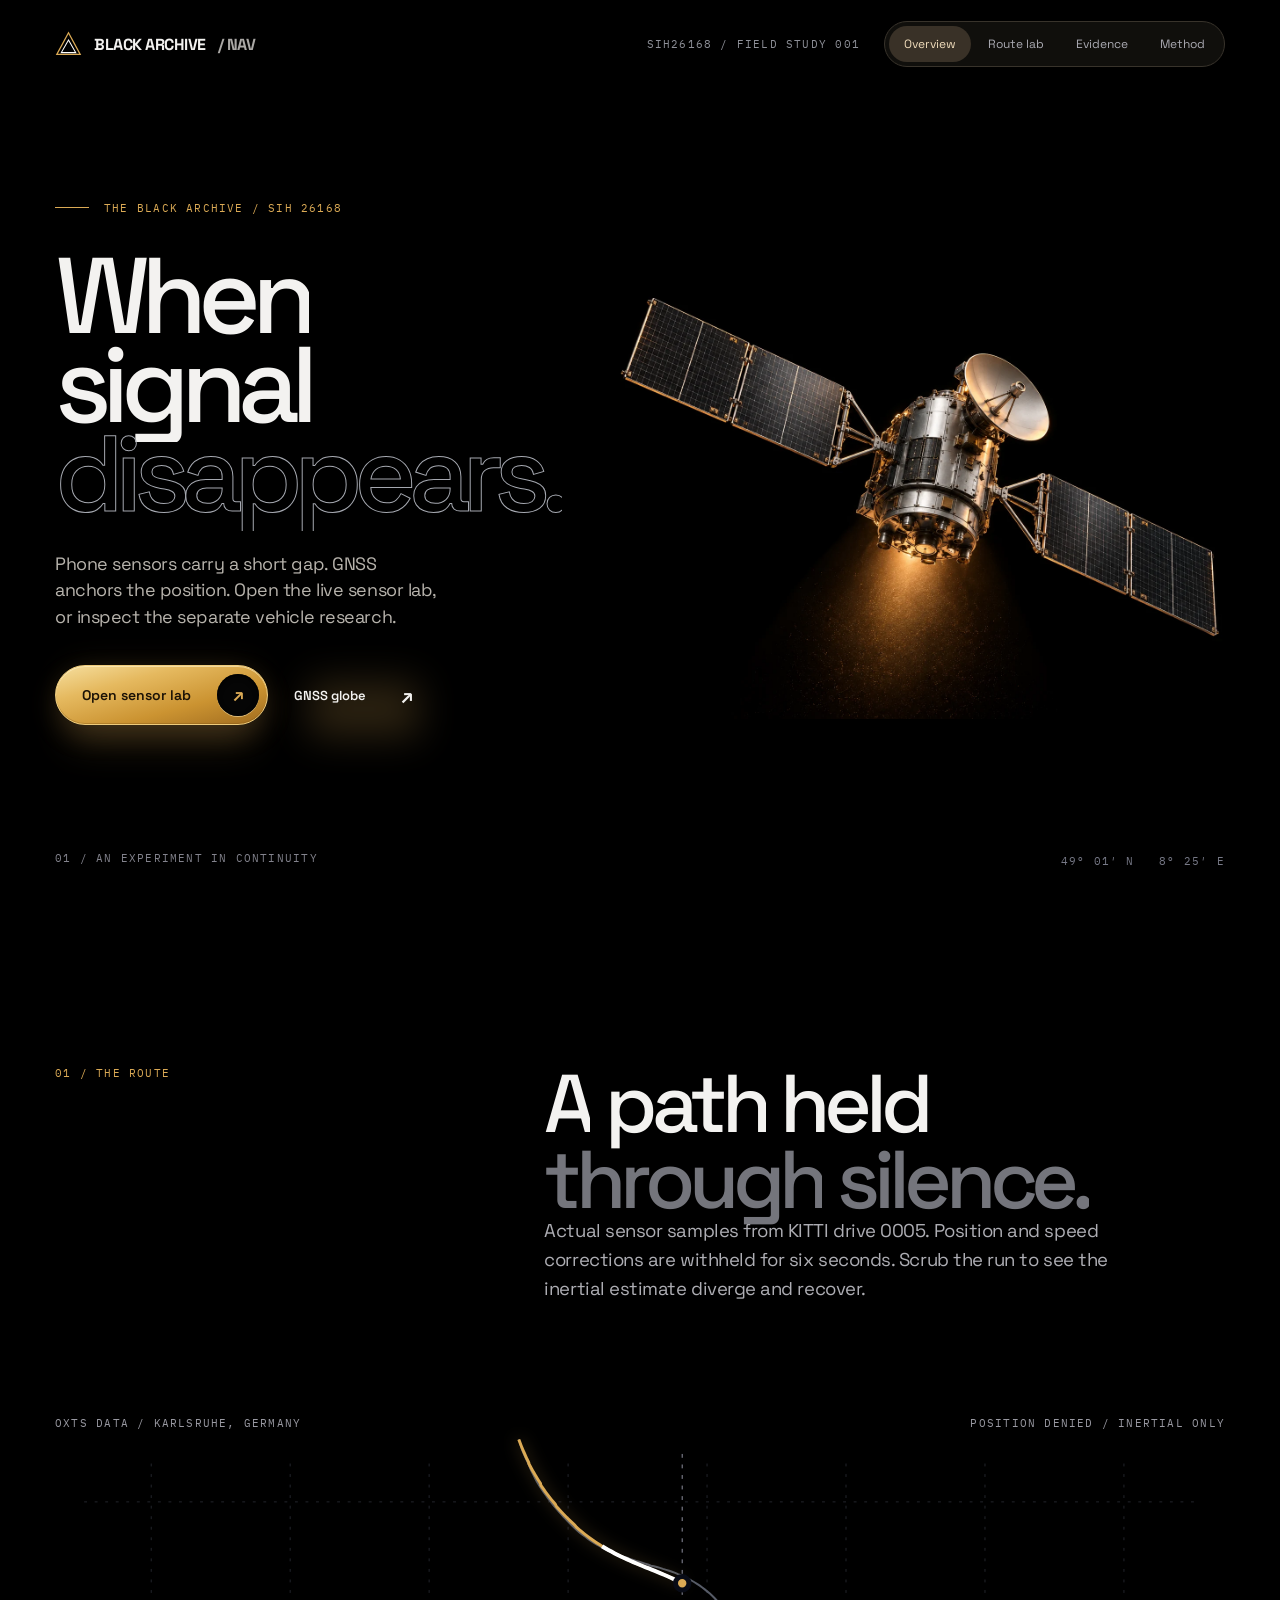
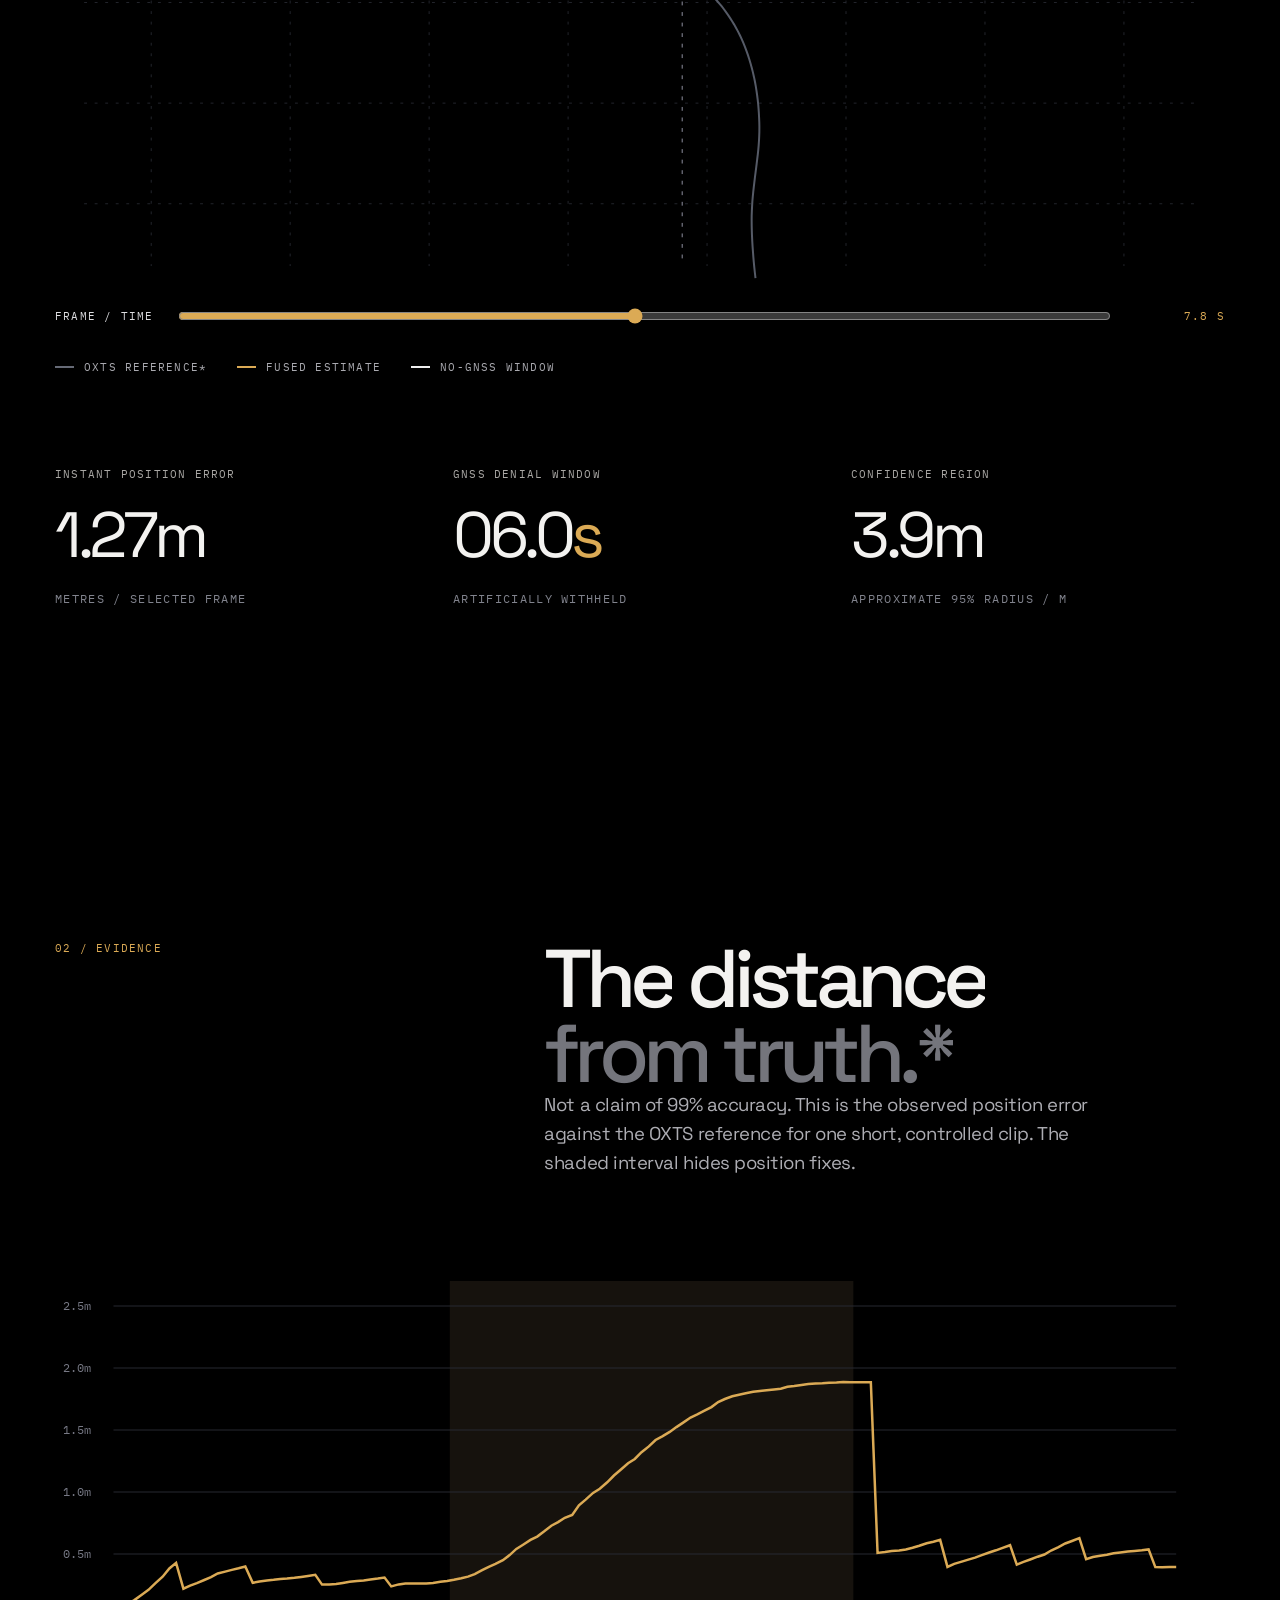
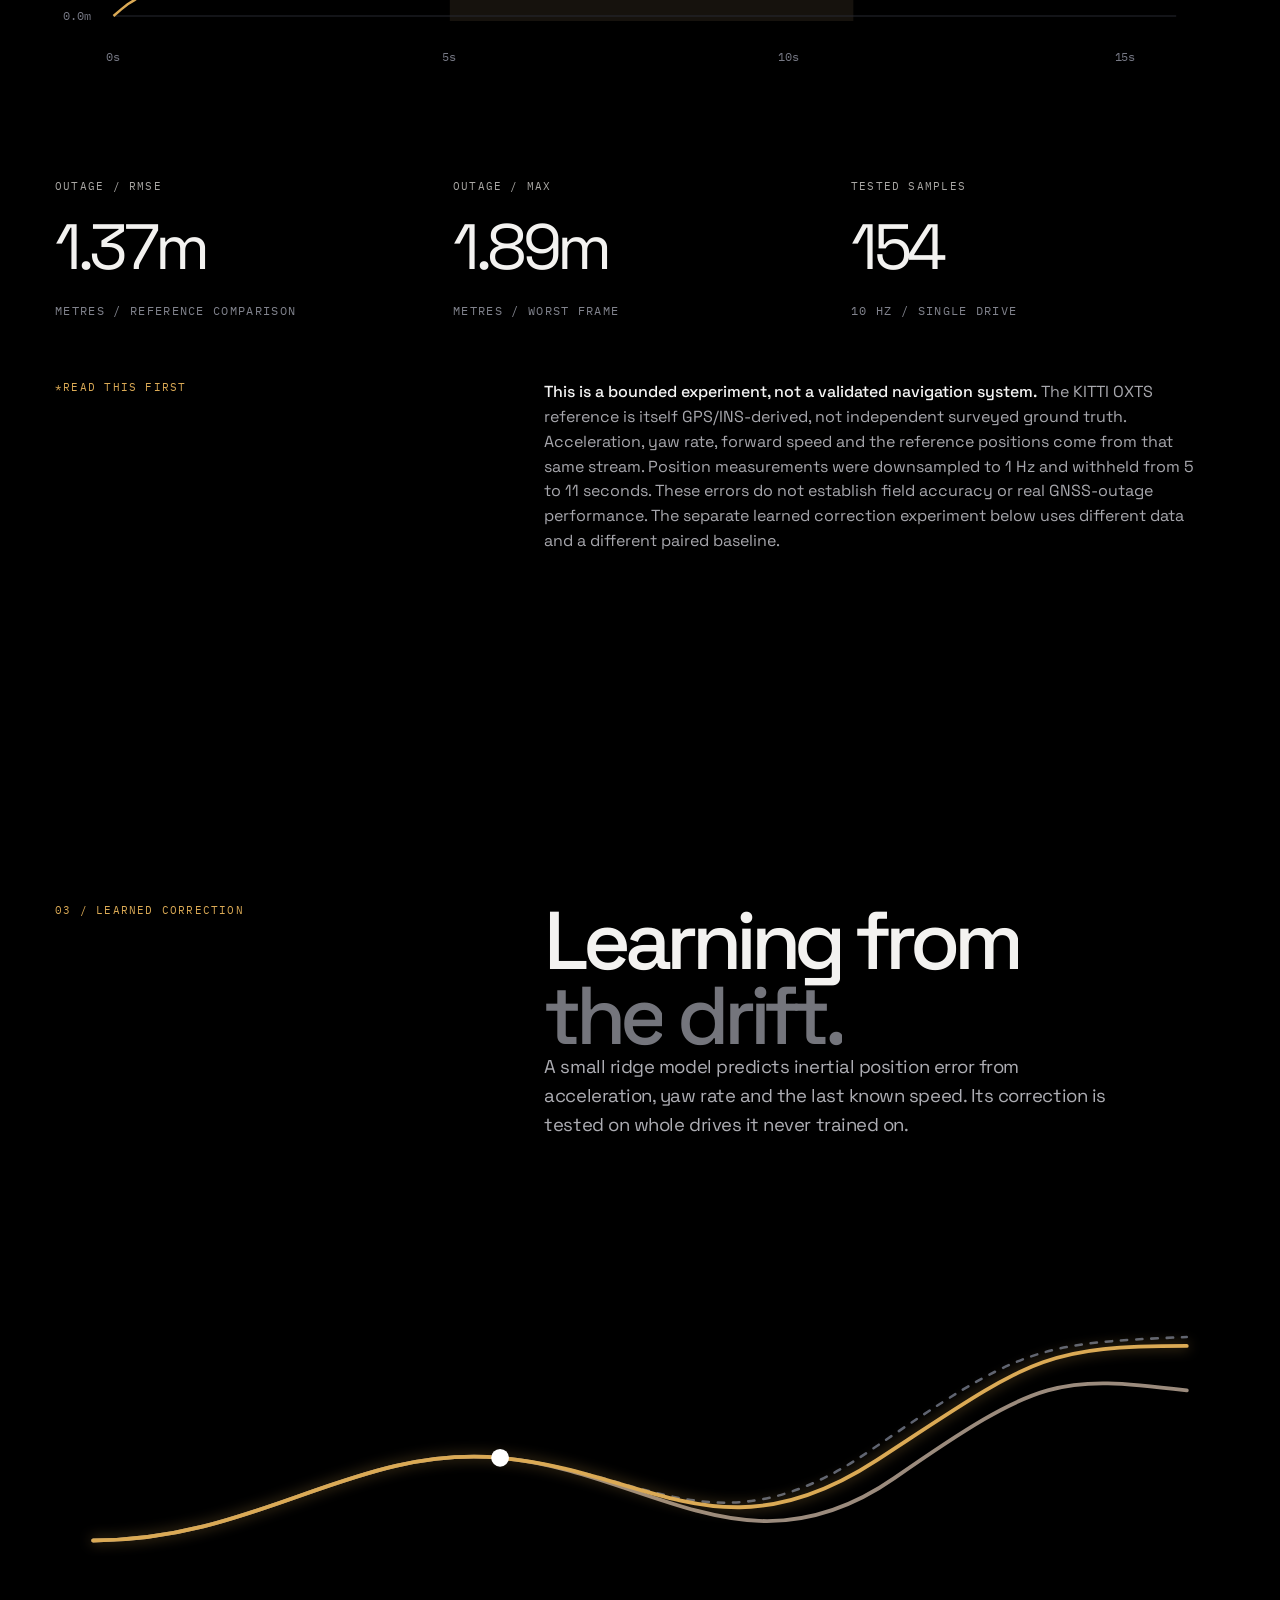
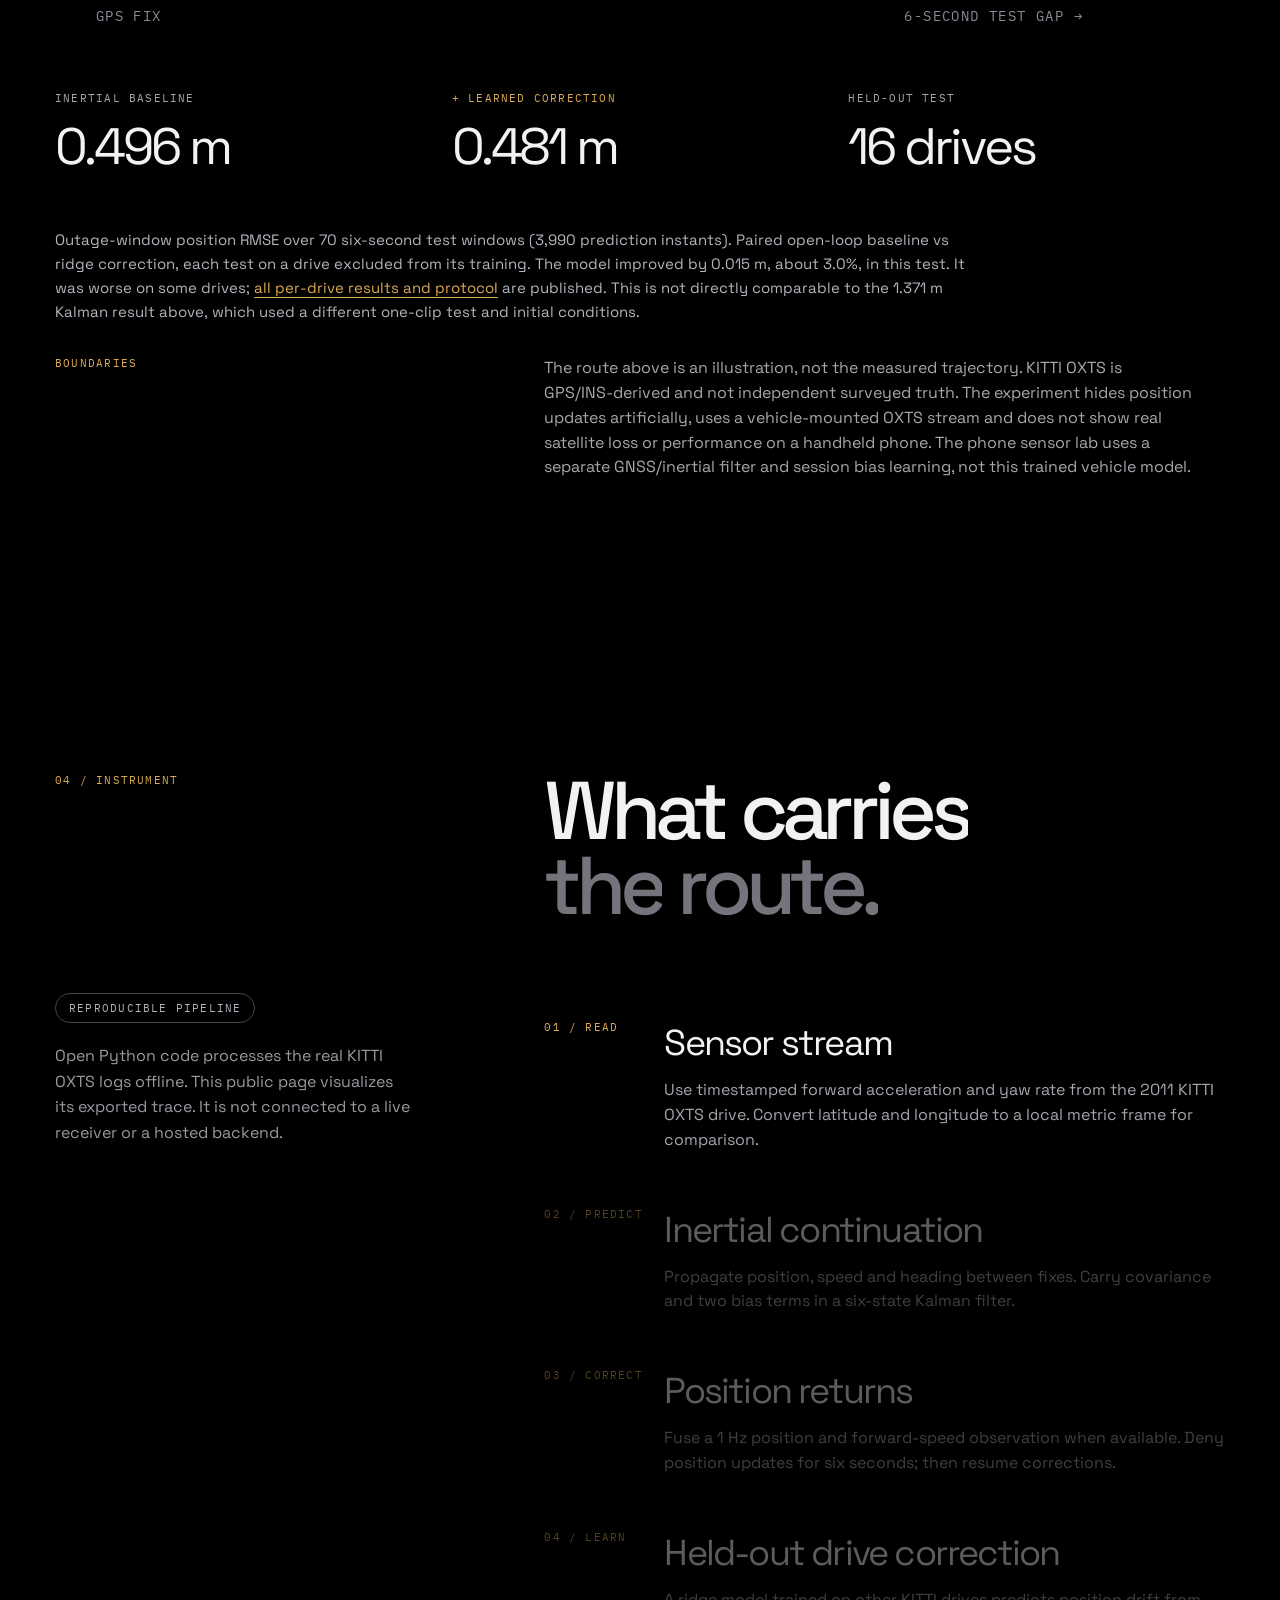
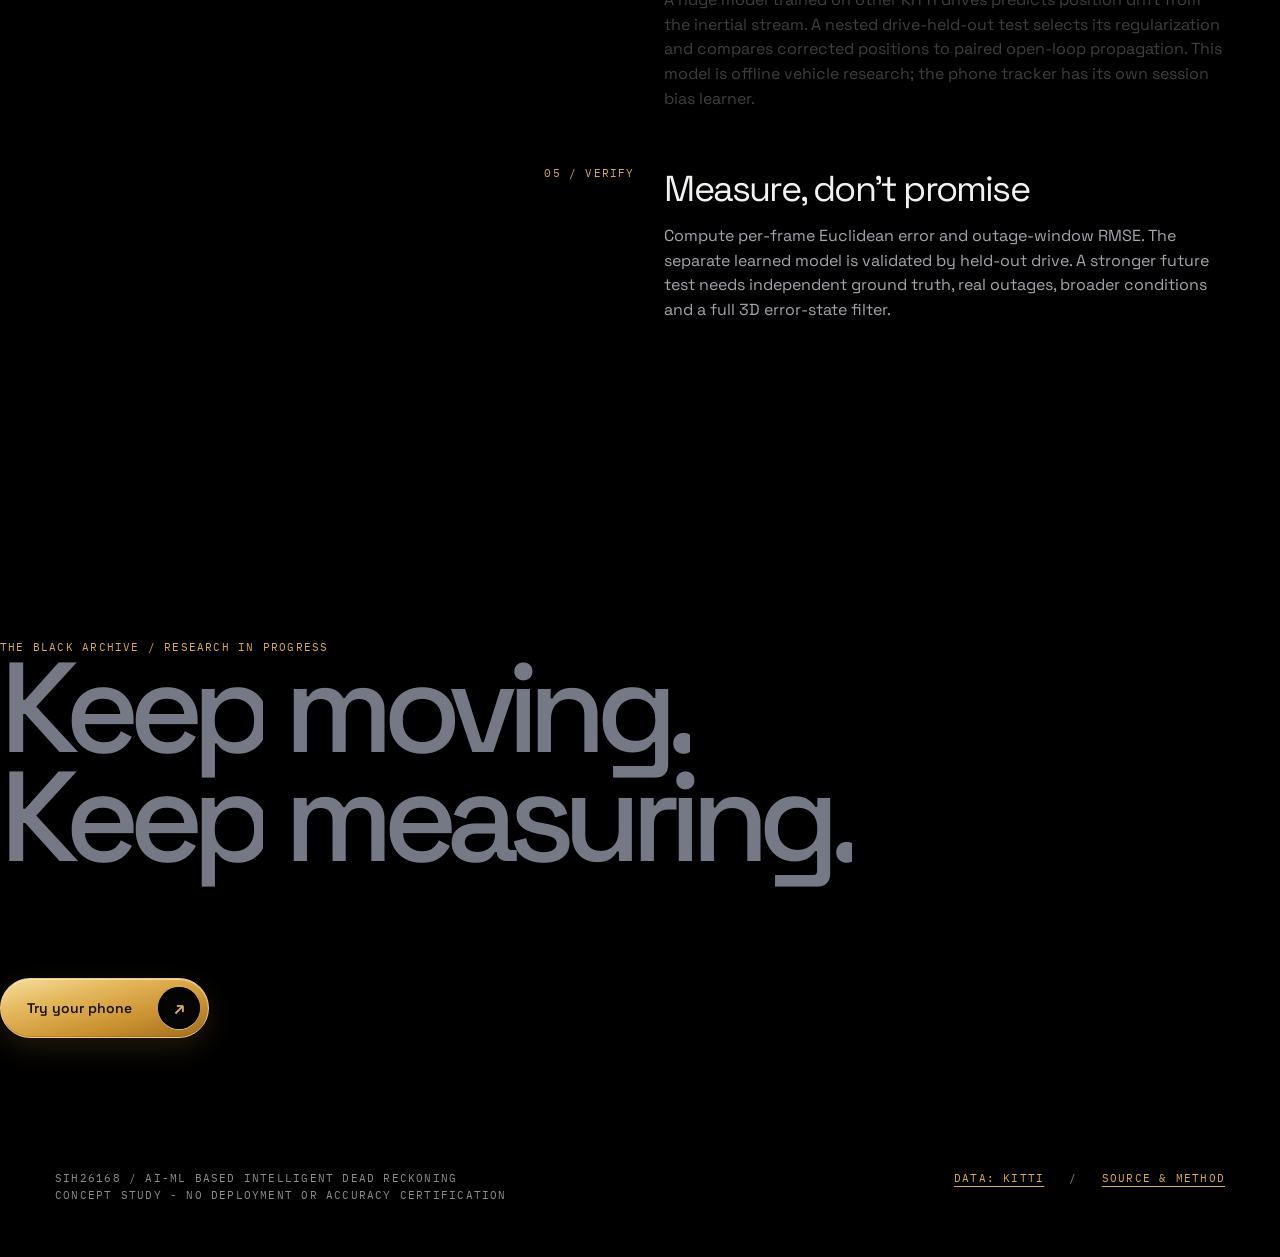
==== commit c340ec57: "v25: arrow cutout - index.html" ====
--- a/index.html
+++ b/index.html
@@ -16,6 +16,7 @@
 .cta.ghost{background:transparent;box-shadow:none;color:var(--ink,#f4f4f6);border:0;padding-left:0;margin-left:26px}
 @media (prefers-reduced-motion:reduce){.kr-word{transition:none}}
 .cta:not(.ghost){background:linear-gradient(165deg,#f6df9f 0%,#e5b95f 30%,#cb9331 66%,#a06c1f 100%);border-color:#efcc7c;color:#1b1206;box-shadow:inset 0 1px 0 #fff3cc99,inset 0 -1px 0 #7a4e1255,0 10px 28px #dbaa5526;transition:transform .4s cubic-bezier(.22,1,.36,1),background .4s,box-shadow .4s}.cta:not(.ghost):hover{background:linear-gradient(165deg,#fbe9b4 0%,#edc471 30%,#d69d3a 66%,#ab7625 100%);transform:translateY(-2px);box-shadow:inset 0 1px 0 #fff6d8aa,inset 0 -1px 0 #7a4e1255,0 14px 34px #dbaa5538}.cta:not(.ghost):active{transform:translateY(0) scale(.985);background:linear-gradient(165deg,#f6df9f 0%,#e5b95f 30%,#cb9331 66%,#a06c1f 100%);box-shadow:inset 0 2px 6px #6a410f66,0 4px 12px #dbaa5522}
+.cta:not(.ghost){padding:8px 8px 8px 26px;gap:26px;font-size:14px}.cta:not(.ghost) span{width:42px;height:42px;border-radius:50%;display:grid;place-items:center;background:#050505;color:#dbaa55;font-size:18px;line-height:1;box-shadow:inset 0 2px 5px #000000cc,inset 0 0 0 1px #00000066,0 1px 0 #ffeebb88;transition:transform .5s cubic-bezier(.22,1,.36,1)}.cta:not(.ghost):hover span{transform:rotate(45deg)}.cta:not(.ghost):active span{transform:rotate(45deg) scale(.94)}@media (prefers-reduced-motion:reduce){.cta:not(.ghost) span{transition:none}}
 </style></head>
 <body><a class="skip" href="#content">Skip to content</a><header class="header wrap"><a href="#home" class="mark" aria-label="The Black Archive, home"><span class="brand-icon" aria-hidden="true"><svg viewBox="0 0 30 30"><path fill="none" stroke="#dbaa55" stroke-width="1.4" d="M15 2 28 26H2Z"/><path fill="none" stroke="#fff" stroke-width="1.2" d="M15 10 23 24H7Z"/></svg></span>BLACK ARCHIVE<span class="muted">/ NAV</span></a><div class="header-right"><span class="version mono">SIH26168 / FIELD STUDY 001</span><nav class="nav" aria-label="Main navigation"><span class="nav-indicator" aria-hidden="true"></span><a class="active" href="#home">Overview</a><a href="#lab">Route lab</a><a href="#evidence">Evidence</a><a href="#method">Method</a></nav></div></header>
 <main id="content"><section class="hero wrap" id="home"><div class="hero-copy"><div class="eyebrow mono">THE BLACK ARCHIVE / SIH 26168</div><h1>When<br>signal<br><span class="outline">disappears.</span></h1><p class="hero-description">Phone sensors carry a short gap. GNSS anchors the position. Open the live sensor lab, or inspect the separate vehicle research.</p><a class="cta" href="./live.html">Open sensor lab <span aria-hidden="true">↗</span></a><a class="cta ghost" href="./globe.html">GNSS globe <span aria-hidden="true">↗</span></a></div><div class="hero-visual object-visual"><img class="hero-object" src="./1-satellite.webp" width="1536" height="1024" fetchpriority="high" alt="Concept illustration of a satellite with its signal dissolving into particles"/></div><span class="hero-meta mono">01 / AN EXPERIMENT IN CONTINUITY</span><span class="hero-index mono">49° 01′ N &nbsp; 8° 25′ E</span></section>
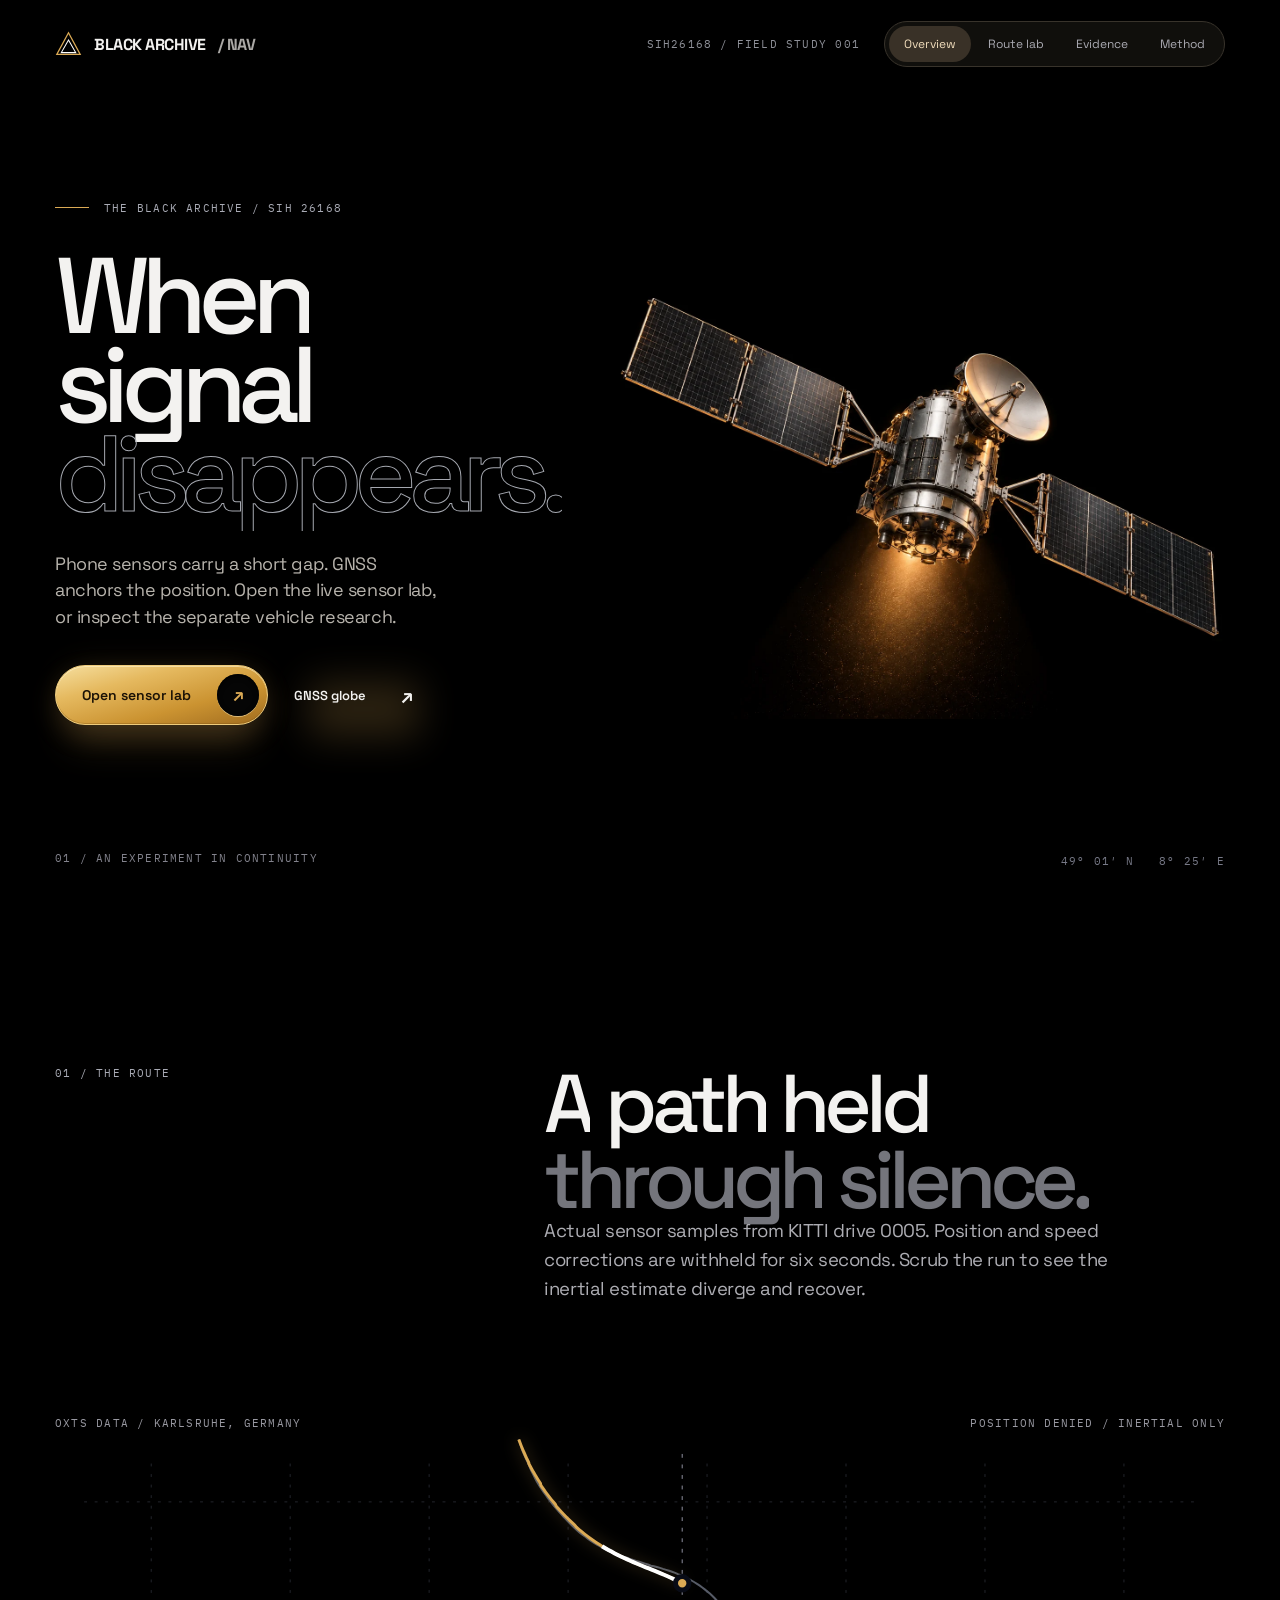
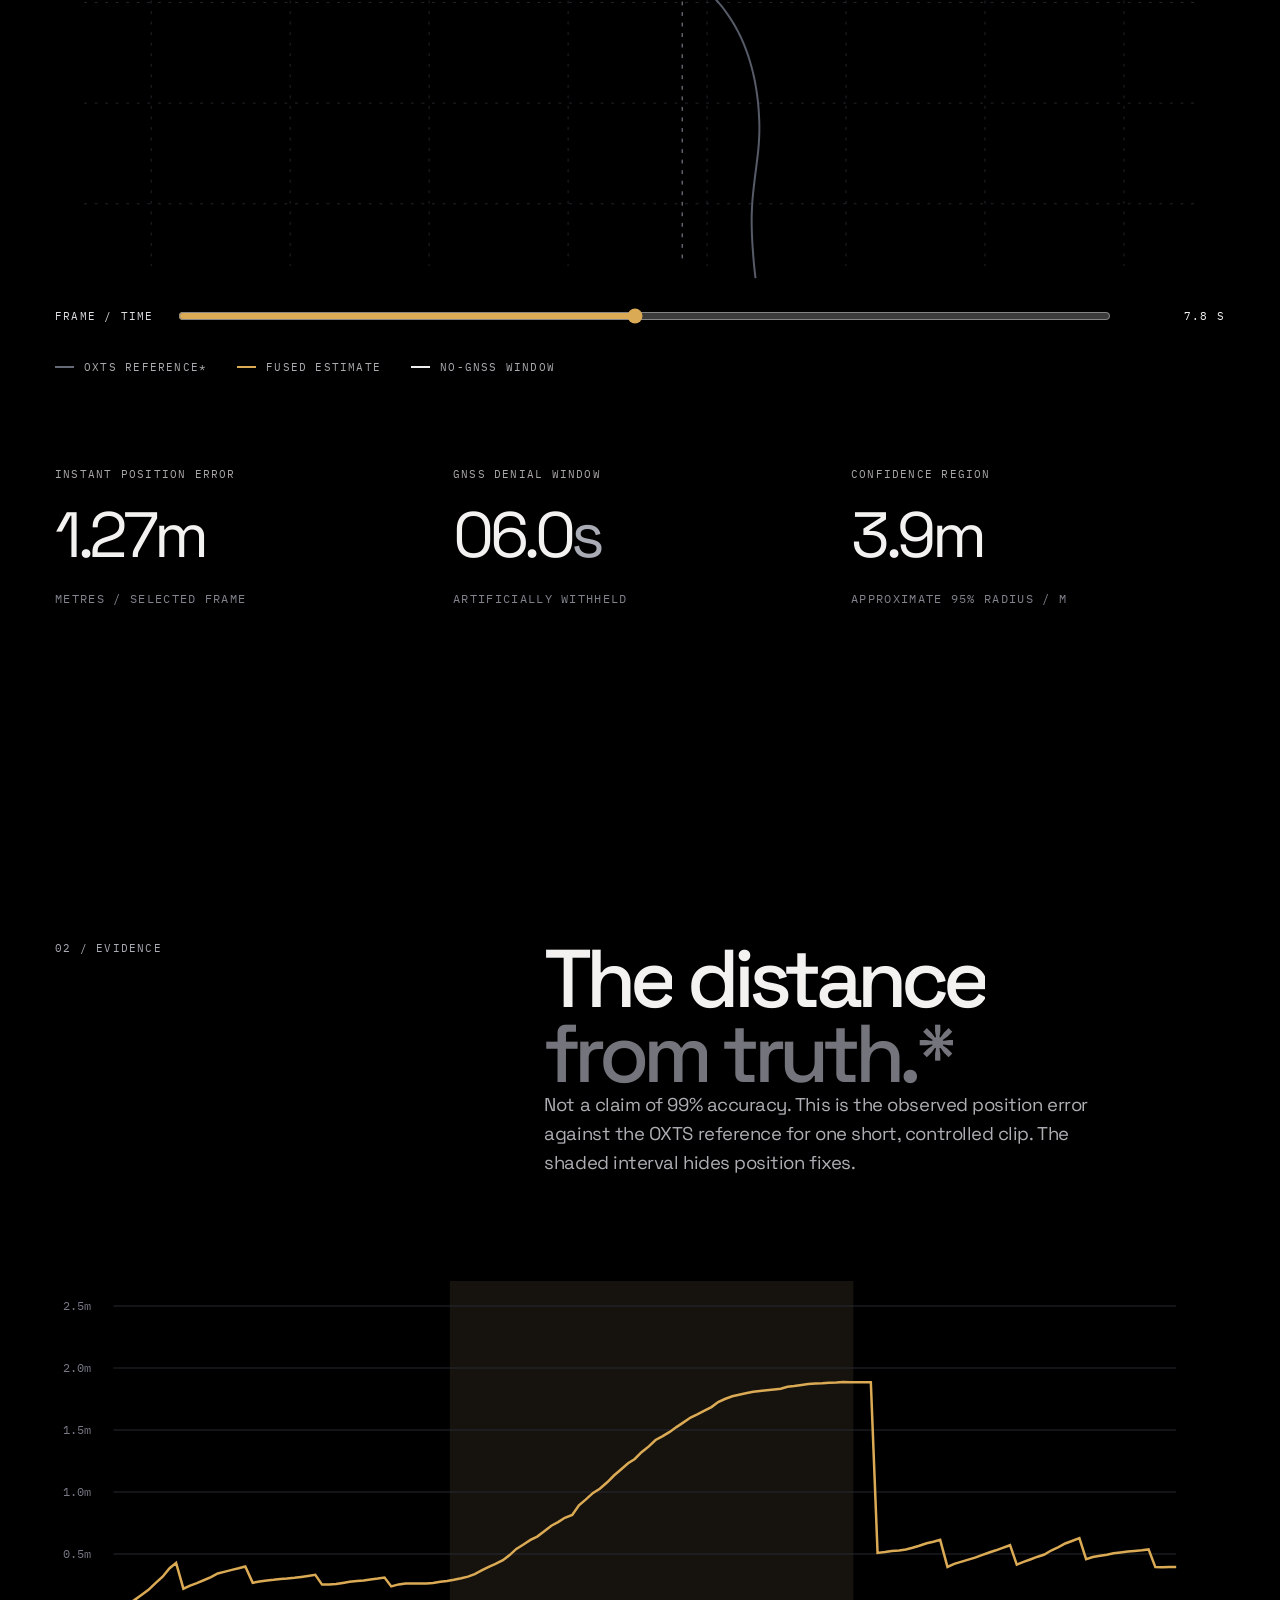
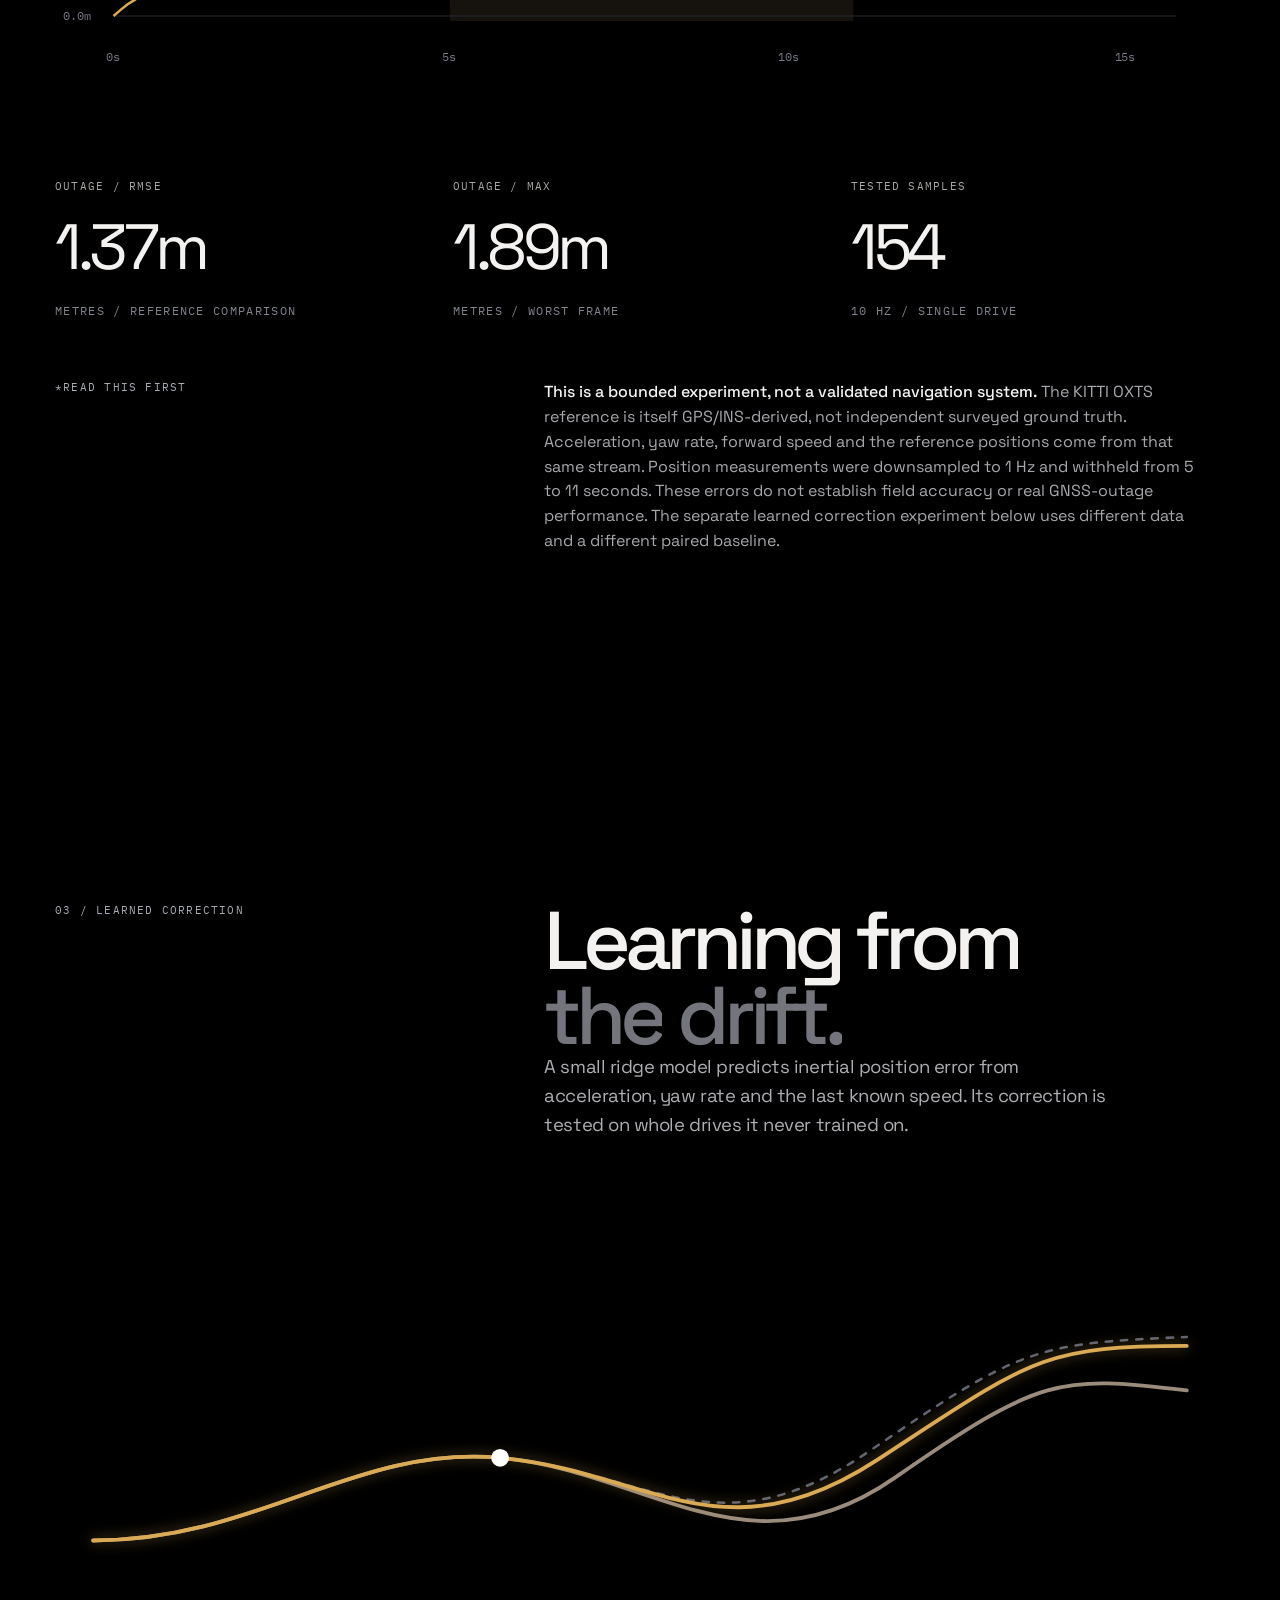
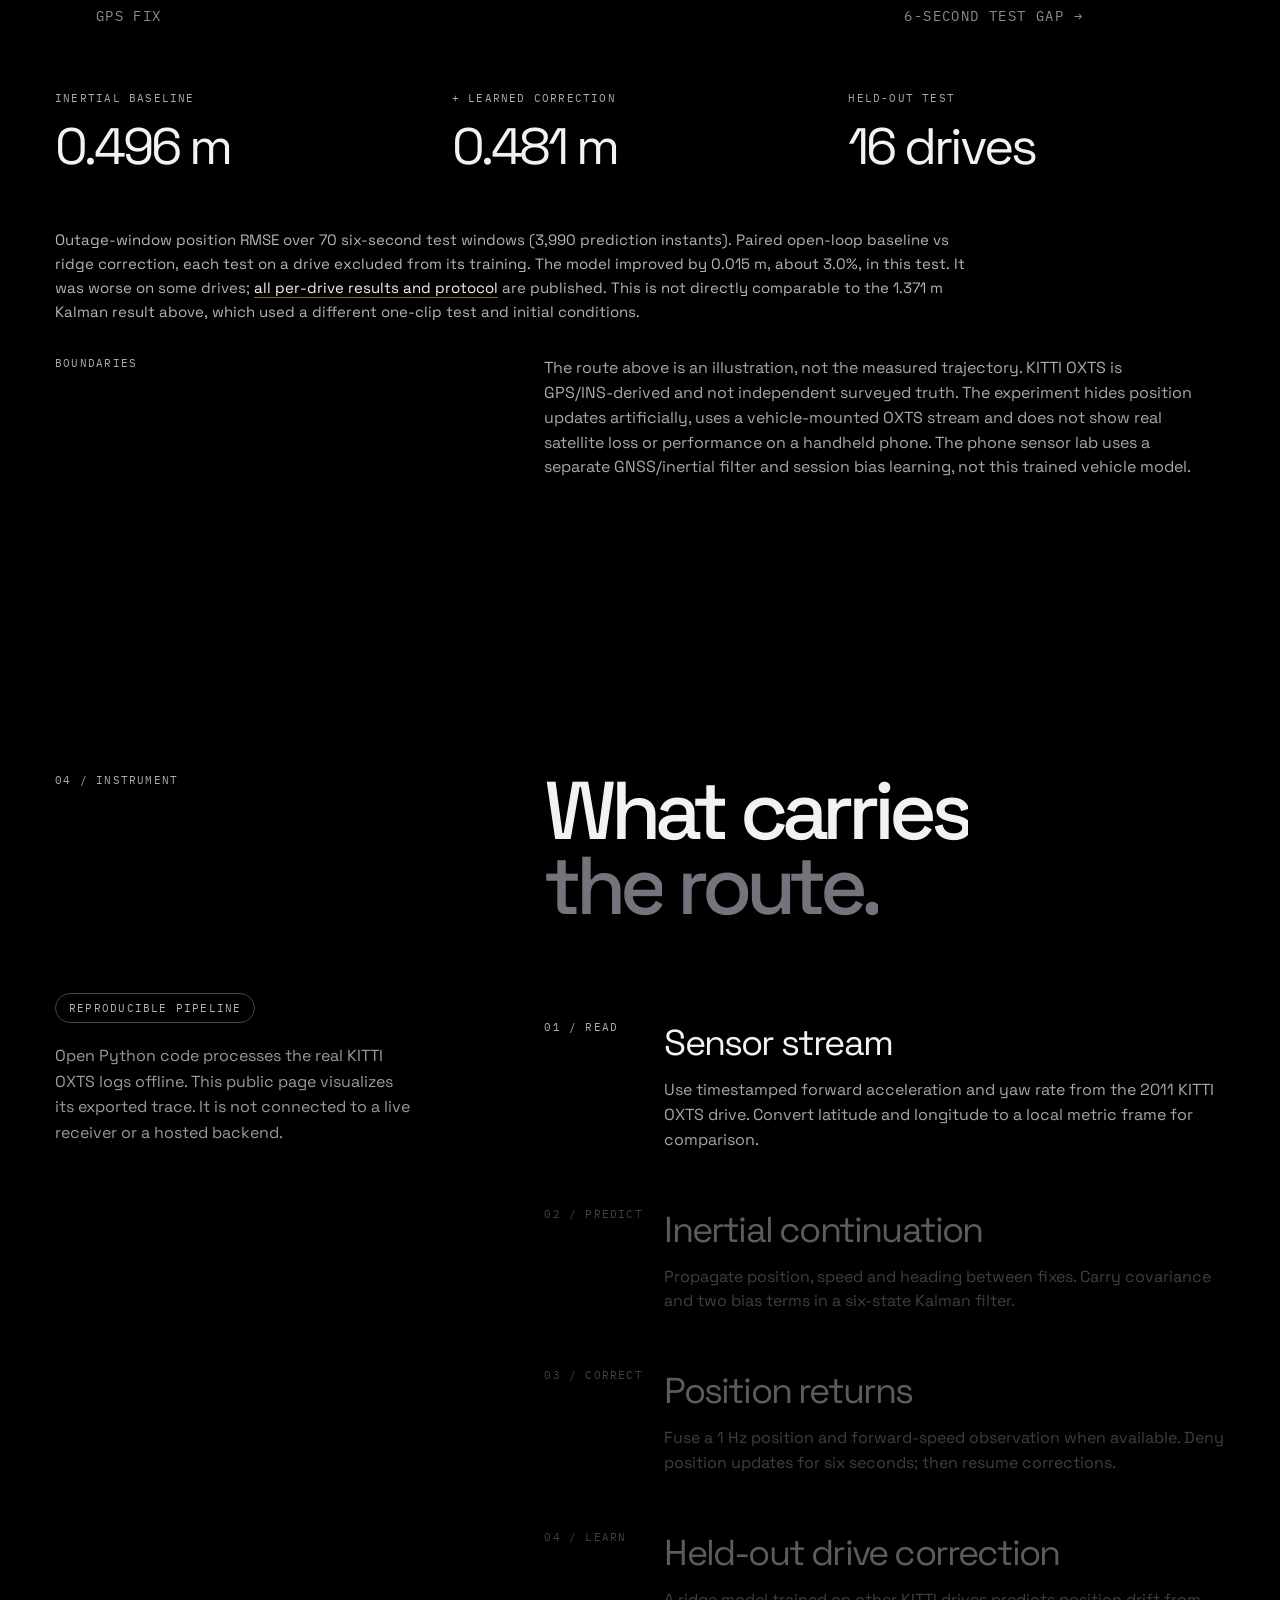
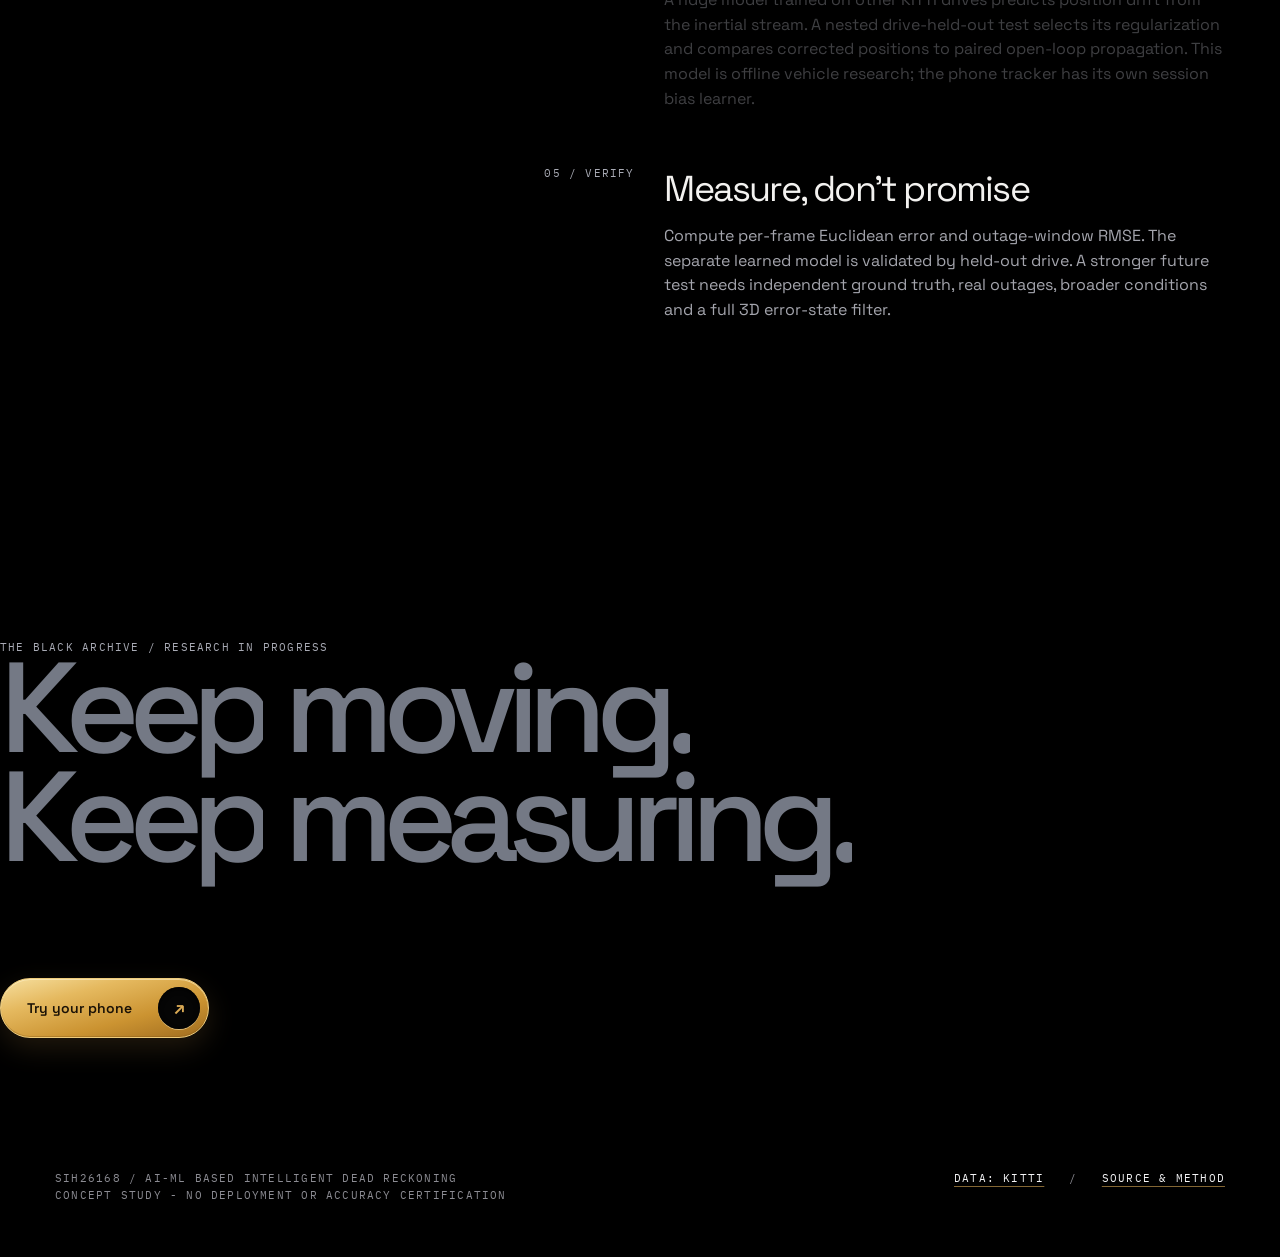
==== commit eaf2bbfa: "v26: neutral text - index.html" ====
--- a/index.html
+++ b/index.html
@@ -17,6 +17,7 @@
 @media (prefers-reduced-motion:reduce){.kr-word{transition:none}}
 .cta:not(.ghost){background:linear-gradient(165deg,#f6df9f 0%,#e5b95f 30%,#cb9331 66%,#a06c1f 100%);border-color:#efcc7c;color:#1b1206;box-shadow:inset 0 1px 0 #fff3cc99,inset 0 -1px 0 #7a4e1255,0 10px 28px #dbaa5526;transition:transform .4s cubic-bezier(.22,1,.36,1),background .4s,box-shadow .4s}.cta:not(.ghost):hover{background:linear-gradient(165deg,#fbe9b4 0%,#edc471 30%,#d69d3a 66%,#ab7625 100%);transform:translateY(-2px);box-shadow:inset 0 1px 0 #fff6d8aa,inset 0 -1px 0 #7a4e1255,0 14px 34px #dbaa5538}.cta:not(.ghost):active{transform:translateY(0) scale(.985);background:linear-gradient(165deg,#f6df9f 0%,#e5b95f 30%,#cb9331 66%,#a06c1f 100%);box-shadow:inset 0 2px 6px #6a410f66,0 4px 12px #dbaa5522}
 .cta:not(.ghost){padding:8px 8px 8px 26px;gap:26px;font-size:14px}.cta:not(.ghost) span{width:42px;height:42px;border-radius:50%;display:grid;place-items:center;background:#050505;color:#dbaa55;font-size:18px;line-height:1;box-shadow:inset 0 2px 5px #000000cc,inset 0 0 0 1px #00000066,0 1px 0 #ffeebb88;transition:transform .5s cubic-bezier(.22,1,.36,1)}.cta:not(.ghost):hover span{transform:rotate(45deg)}.cta:not(.ghost):active span{transform:rotate(45deg) scale(.94)}@media (prefers-reduced-motion:reduce){.cta:not(.ghost) span{transition:none}}
+.eyebrow,.section-kicker,.accent{color:#a9abb5}.has-steps .method-step.on .accent{color:#f4f4f6}.scrubber output{color:#f4f4f6}.learned a,.evidence-notes a,.footer a,.learned-caption a{color:#f4f4f6;text-decoration:underline;text-decoration-color:#dbaa5599;text-underline-offset:4px}.eyebrow:before,.eyebrow::before{background:#dbaa55}
 </style></head>
 <body><a class="skip" href="#content">Skip to content</a><header class="header wrap"><a href="#home" class="mark" aria-label="The Black Archive, home"><span class="brand-icon" aria-hidden="true"><svg viewBox="0 0 30 30"><path fill="none" stroke="#dbaa55" stroke-width="1.4" d="M15 2 28 26H2Z"/><path fill="none" stroke="#fff" stroke-width="1.2" d="M15 10 23 24H7Z"/></svg></span>BLACK ARCHIVE<span class="muted">/ NAV</span></a><div class="header-right"><span class="version mono">SIH26168 / FIELD STUDY 001</span><nav class="nav" aria-label="Main navigation"><span class="nav-indicator" aria-hidden="true"></span><a class="active" href="#home">Overview</a><a href="#lab">Route lab</a><a href="#evidence">Evidence</a><a href="#method">Method</a></nav></div></header>
 <main id="content"><section class="hero wrap" id="home"><div class="hero-copy"><div class="eyebrow mono">THE BLACK ARCHIVE / SIH 26168</div><h1>When<br>signal<br><span class="outline">disappears.</span></h1><p class="hero-description">Phone sensors carry a short gap. GNSS anchors the position. Open the live sensor lab, or inspect the separate vehicle research.</p><a class="cta" href="./live.html">Open sensor lab <span aria-hidden="true">↗</span></a><a class="cta ghost" href="./globe.html">GNSS globe <span aria-hidden="true">↗</span></a></div><div class="hero-visual object-visual"><img class="hero-object" src="./1-satellite.webp" width="1536" height="1024" fetchpriority="high" alt="Concept illustration of a satellite with its signal dissolving into particles"/></div><span class="hero-meta mono">01 / AN EXPERIMENT IN CONTINUITY</span><span class="hero-index mono">49° 01′ N &nbsp; 8° 25′ E</span></section>
